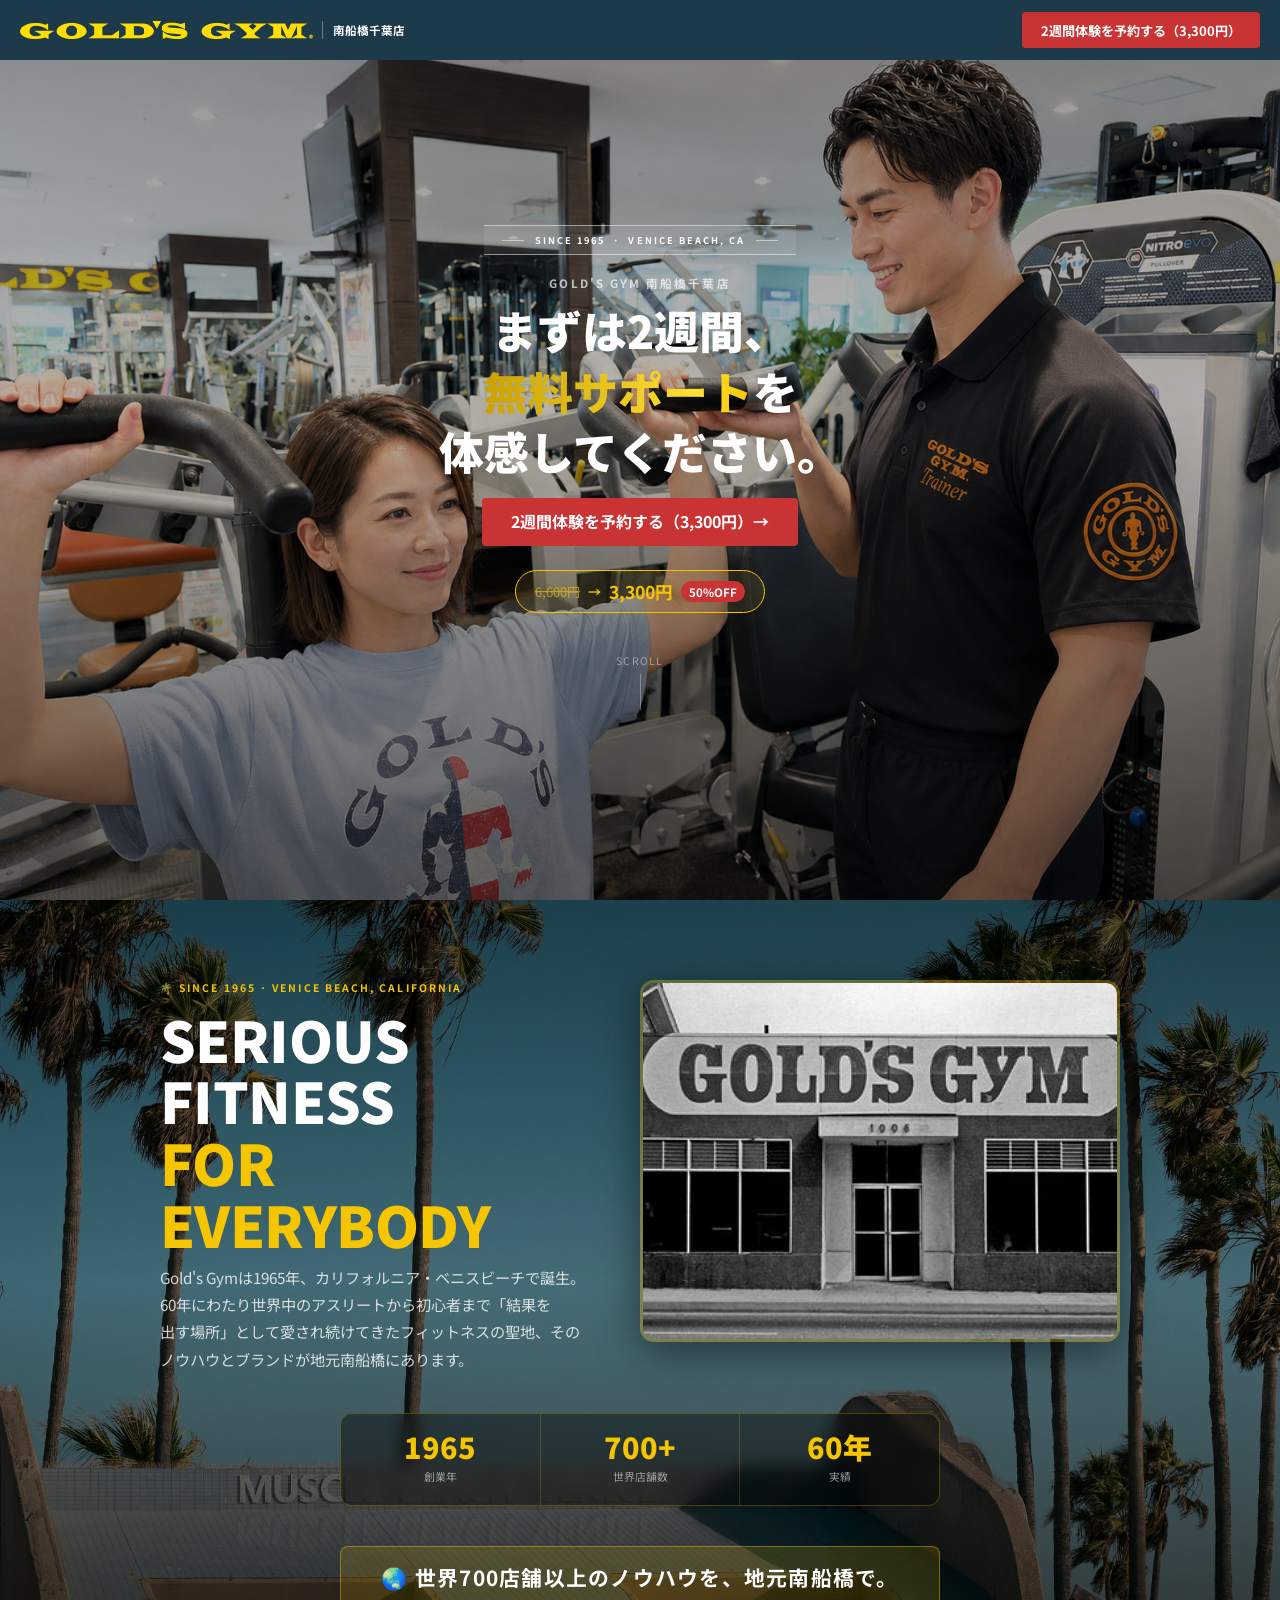
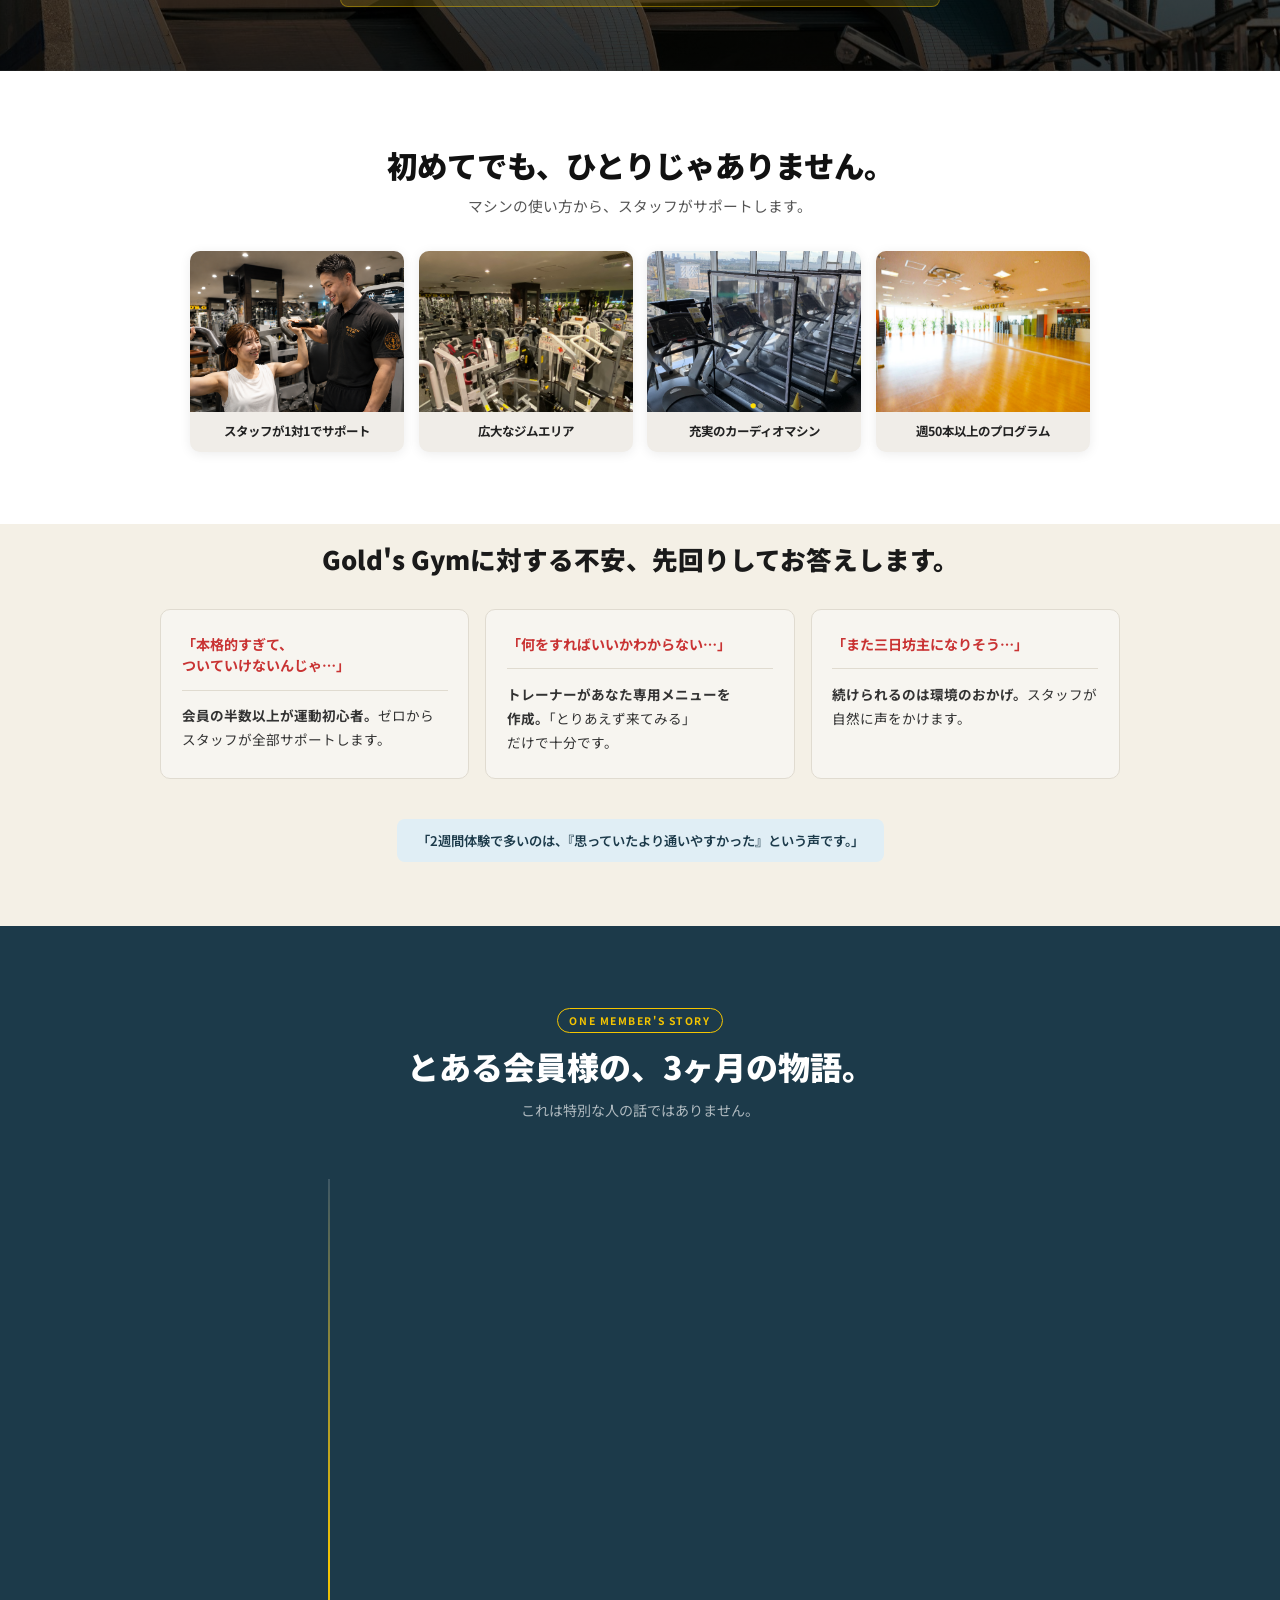
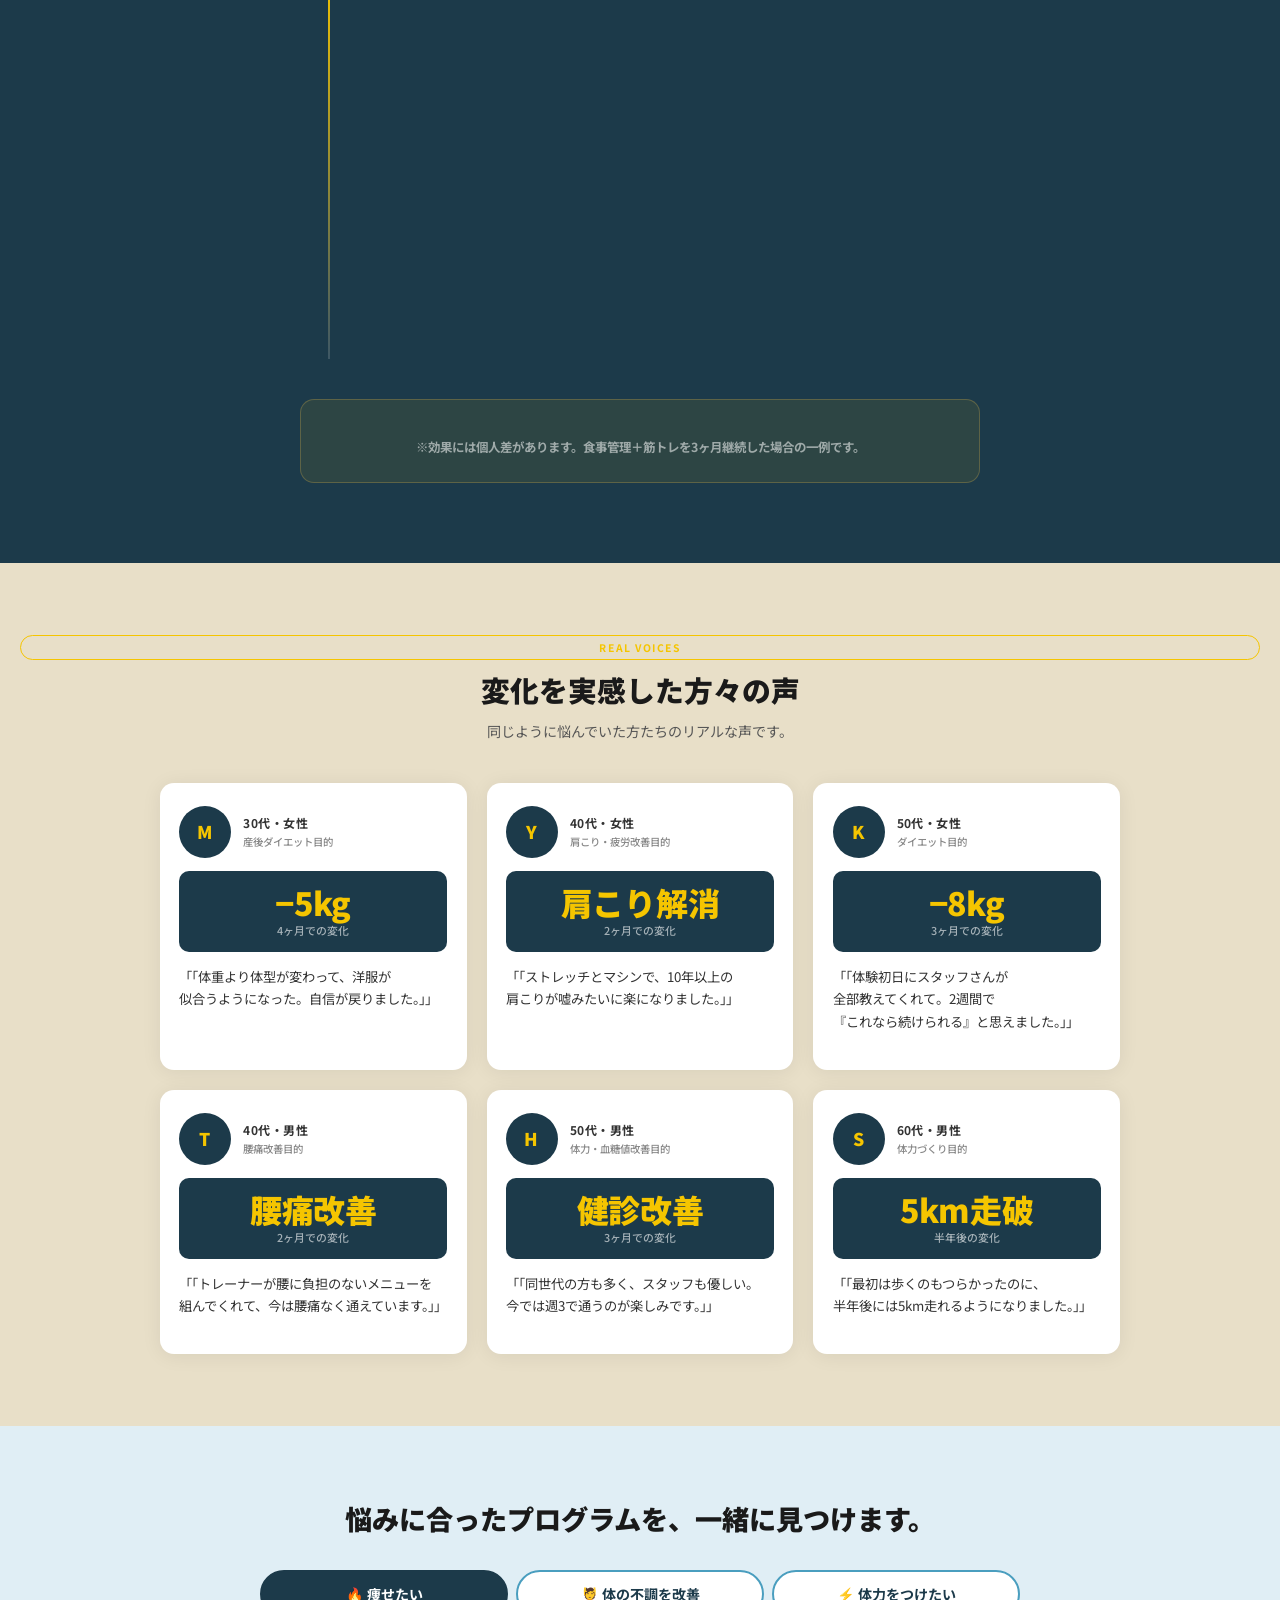
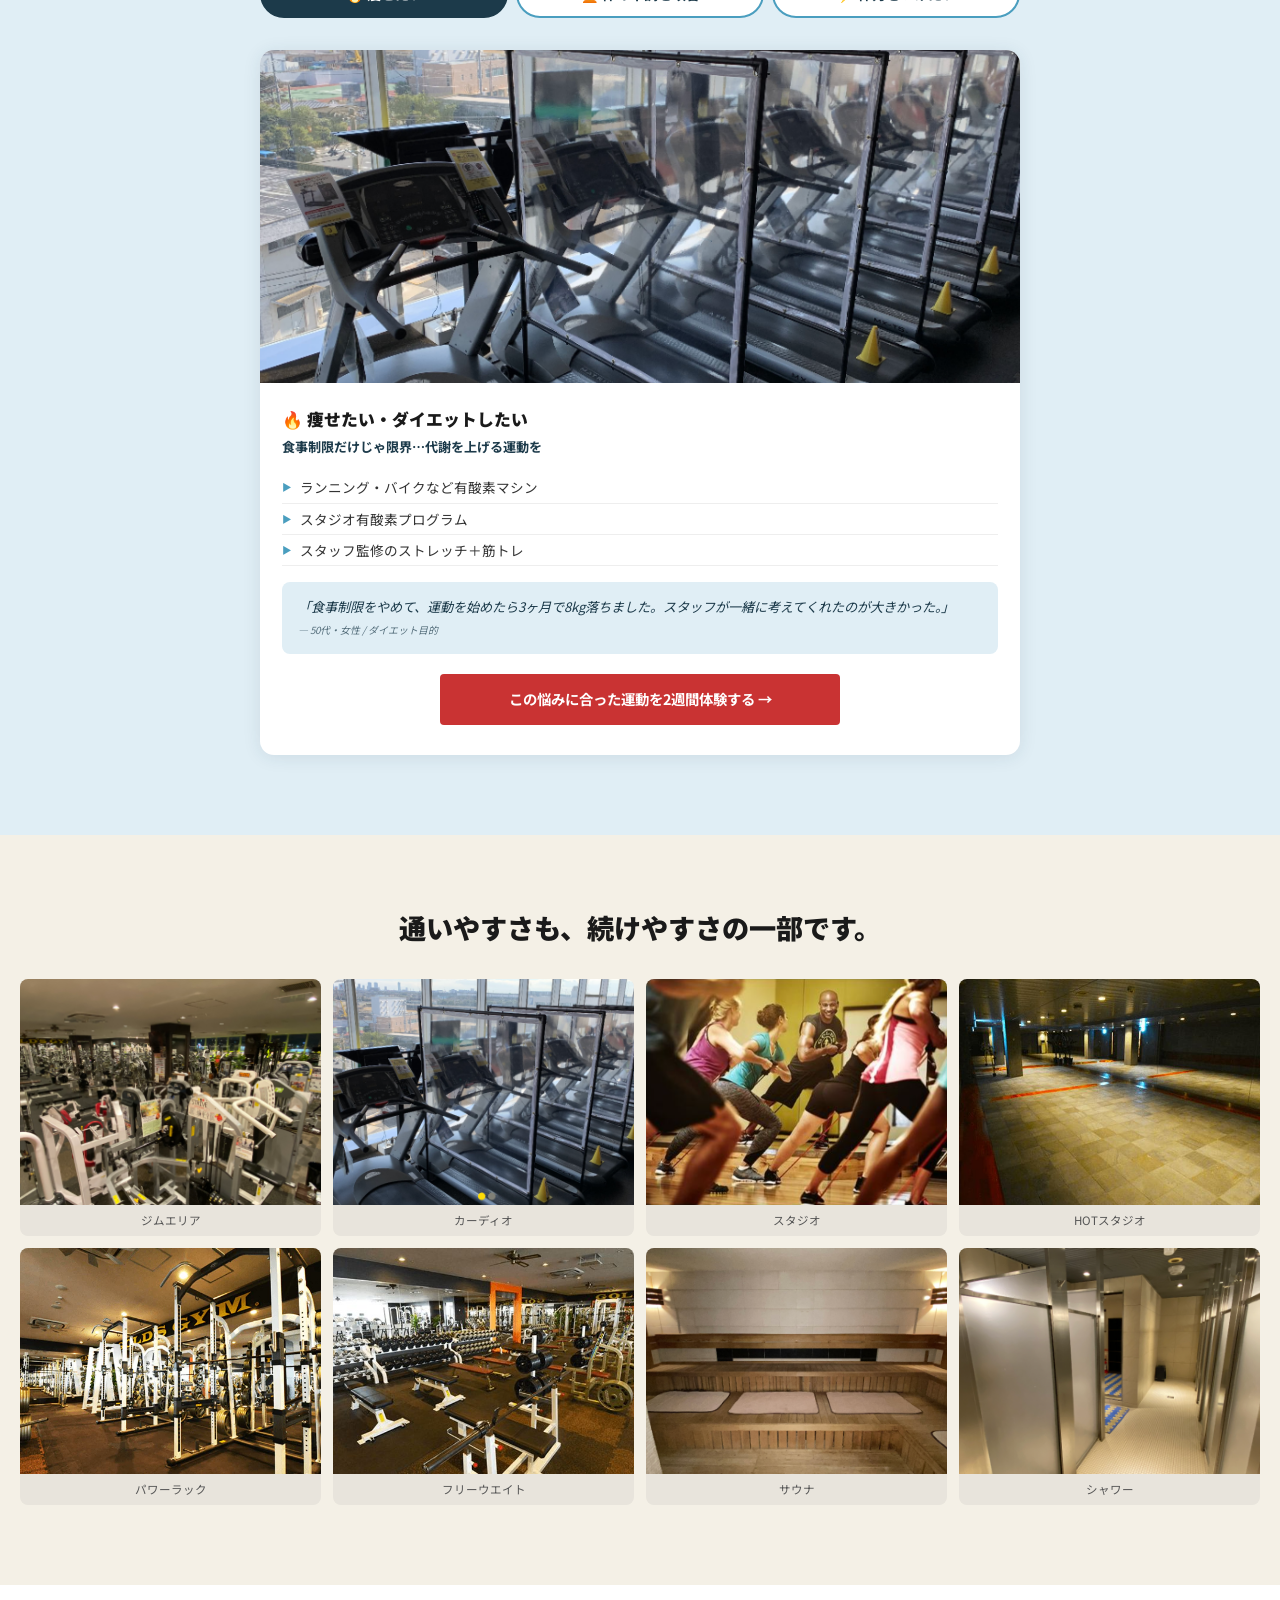
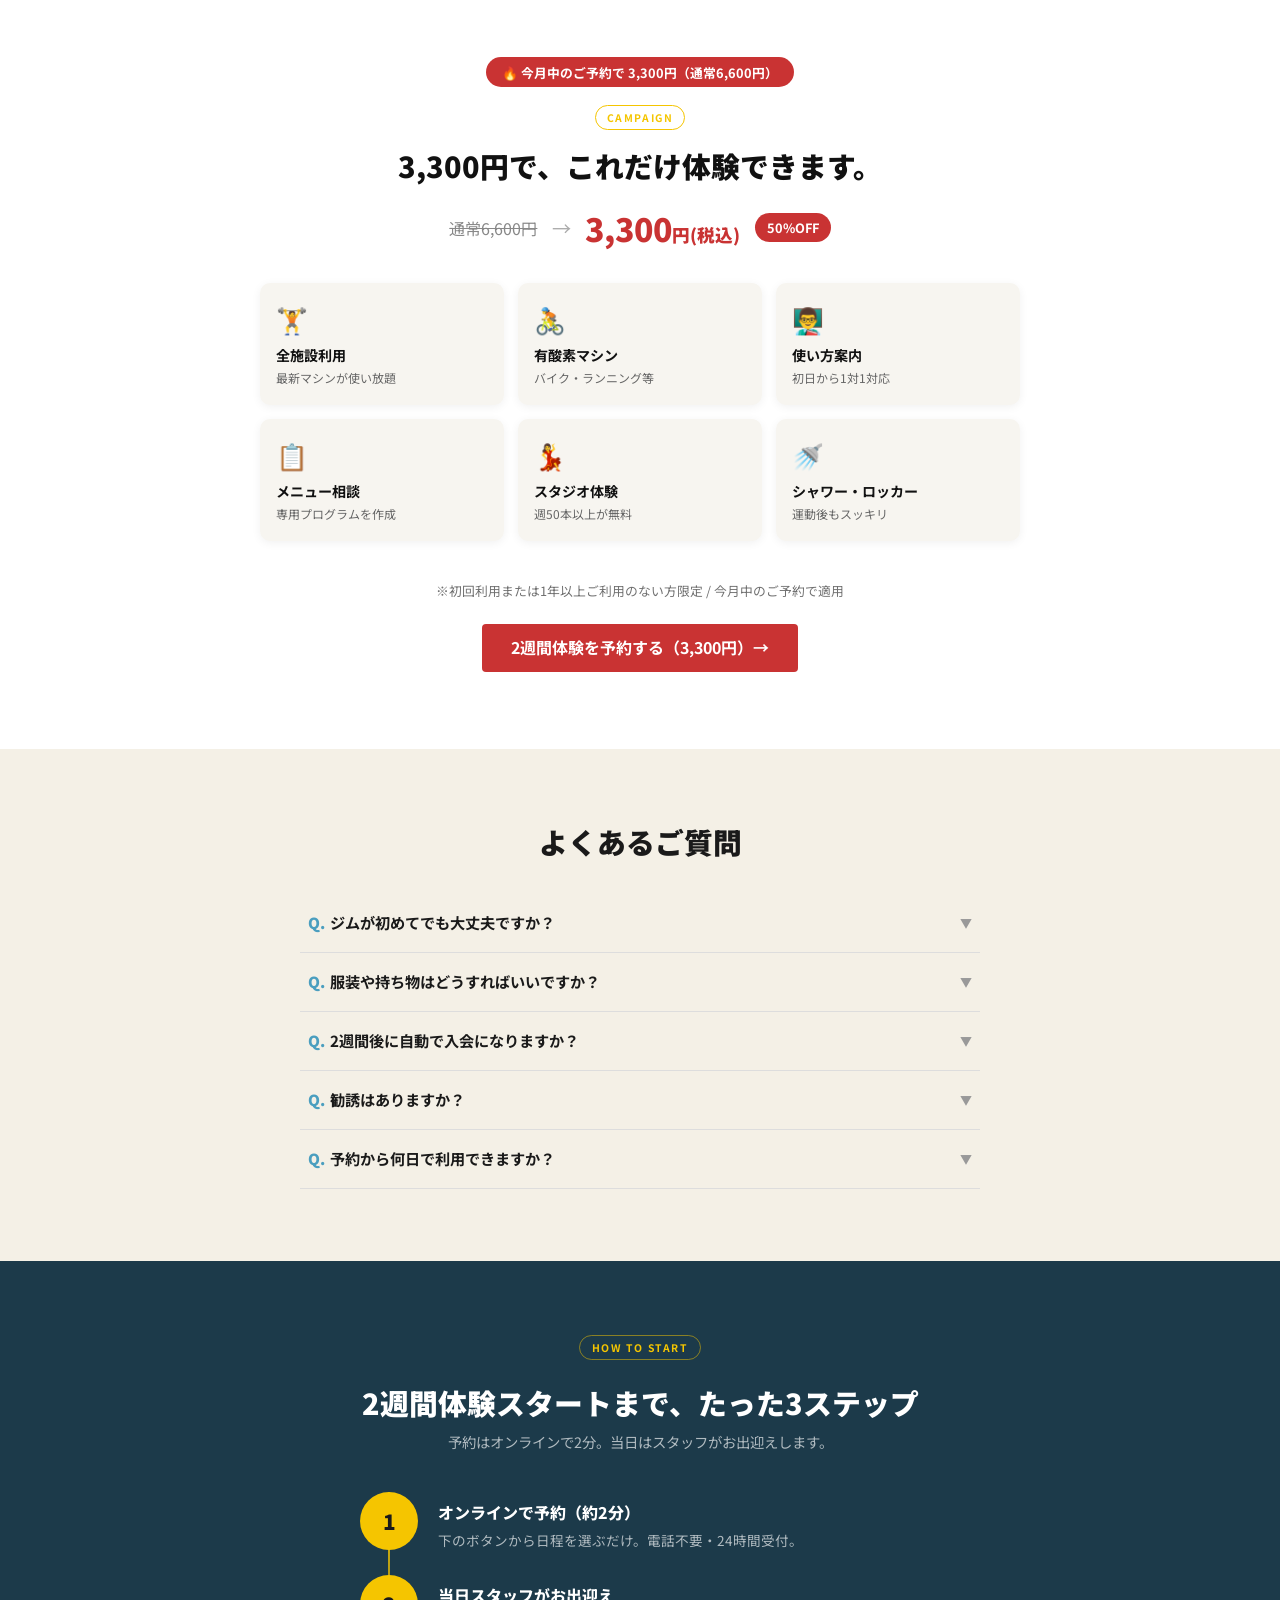
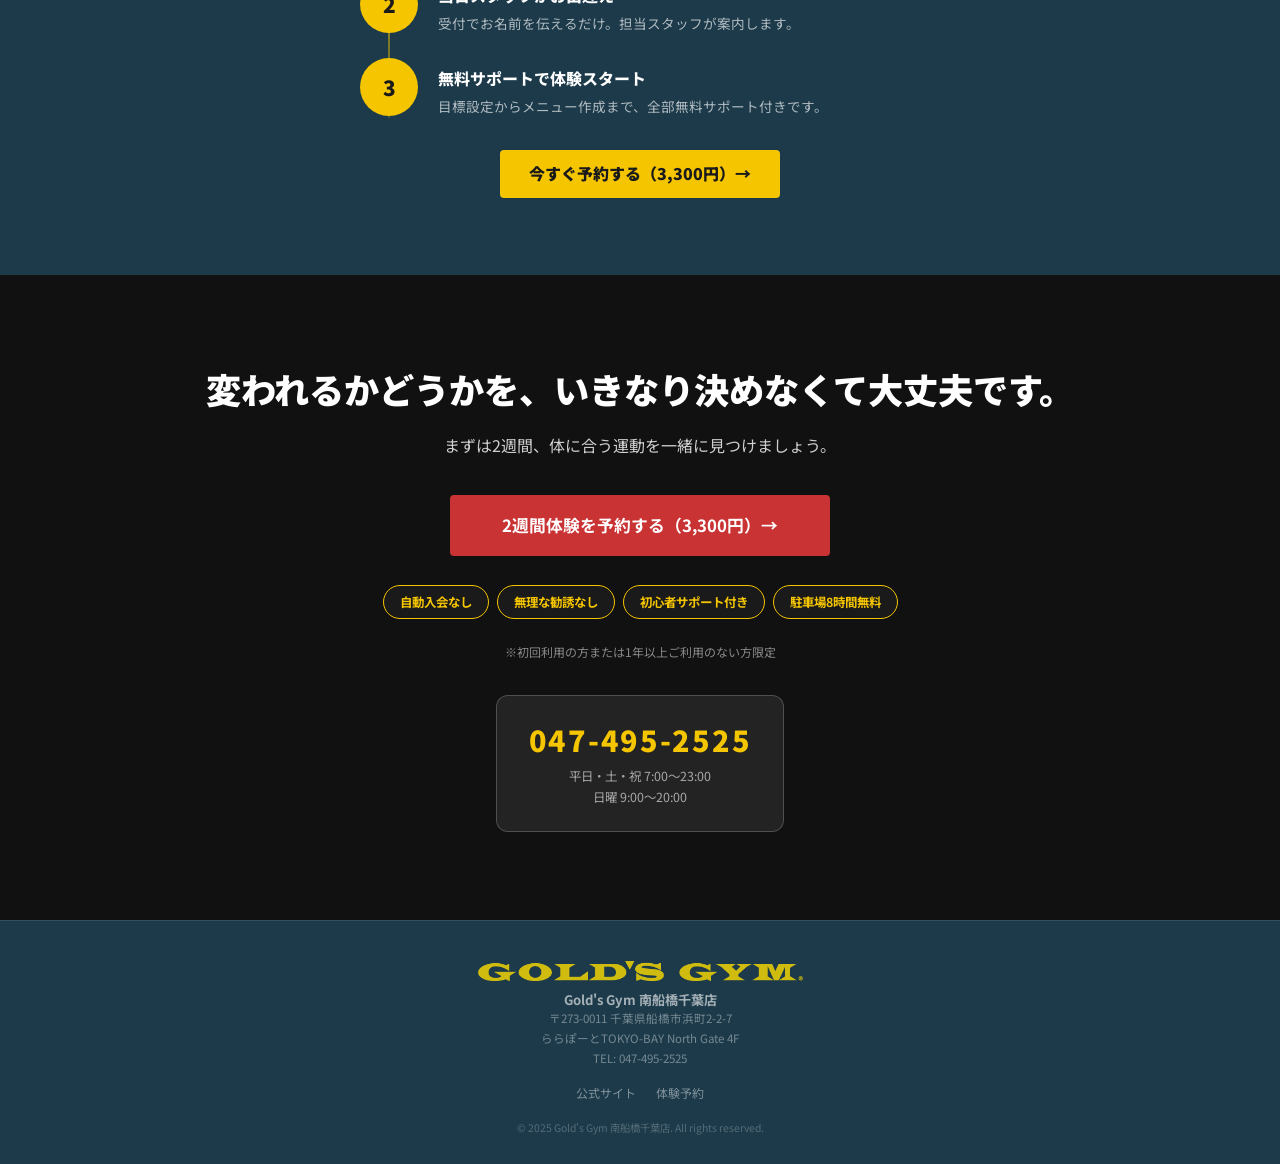
==== index.html @ d7532fc5 "fix: ギャラリー横スクロール漏れ修正・html overflow-x:hidden・header-store調整" ====
<!DOCTYPE html>
<html lang="ja">
<head>
  <meta charset="UTF-8" />
  <meta name="viewport" content="width=device-width, initial-scale=1.0" />
  <title>Gold's Gym 南船橋千葉店 | こんなに手厚いサポートが、ずっと無料？</title>
  <meta name="description" content="まず2週間で、本気を確かめてください。無料サポート付き・自動入会なし・初心者大歓迎。2週間体験3,300円（通常6,600円）。" />
  <link rel="preconnect" href="https://fonts.googleapis.com" />
  <link rel="preconnect" href="https://fonts.gstatic.com" crossorigin />
  <link href="https://fonts.googleapis.com/css2?family=Noto+Sans+JP:wght@400;500;700;900&display=swap" rel="stylesheet" />
  <style>
    /* ===== RESET & BASE ===== */
    *, *::before, *::after { box-sizing: border-box; margin: 0; padding: 0; }
    html { scroll-behavior: smooth; overflow-x: hidden; }
    html, body { max-width: 100%; }
    body {
      font-family: 'Noto Sans JP', sans-serif;
      background: #F4F0E6;
      color: #1a1a1a;
      word-break: keep-all;
      overflow-wrap: break-word;
      line-break: strict;
      -webkit-font-smoothing: antialiased;
    }
    @supports (word-break: auto-phrase) {
      body { word-break: auto-phrase; }
    }
    h1, h3, .sec-sub, .anxiety-worry,
    .flow-step-title, .item-title {
      text-wrap: balance;
    }
    p, h2, .j-text, .ca-desc, .anxiety-answer, .flow-step-desc, .item-desc {
      text-wrap: pretty;
    }
    img { max-width: 100%; display: block; }
    a { text-decoration: none; color: inherit; }

    /* ===== TOKENS ===== */
    :root {
      --gold:    #F5C500;
      --gold-l:  #FFE033;
      --gold-d:  #C9A000;
      --red:     #C93333;
      --black:   #1a1a1a;
      --dark:    #2a2a2a;
      --cream:   #F4F0E6;
      --sand:    #E8DFC8;
      --sky:     #4A9EBF;
      --sky-l:   #B8DCF0;
      --muted:   #666;
      --ca-dark: #1C3A4A;
    }

    /* ===== KEYFRAMES ===== */
    @keyframes fadeUp {
      from { opacity: 0; transform: translateY(28px); }
      to   { opacity: 1; transform: translateY(0); }
    }
    @keyframes shimmer {
      from { background-position: -200% center; }
      to   { background-position:  200% center; }
    }
    @keyframes pulseBar {
      0%,100% { opacity: 1; }
      50%      { opacity: .3; }
    }
    @keyframes stickySlide {
      from { transform: translateY(100%); }
      to   { transform: translateY(0); }
    }

    /* ===== SCROLL FADE-IN ===== */
    .fi {
      opacity: 0;
      transform: translateY(24px);
      transition: opacity .6s ease, transform .6s ease;
    }
    .fi.in {
      opacity: 1;
      transform: translateY(0);
    }

    /* ===== HERO ANIMATIONS ===== */
    .h-anim {
      opacity: 0;
      animation: fadeUp .7s ease forwards;
    }
    .h1 { animation-delay: .1s; }
    .h2 { animation-delay: .3s; }
    .h3 { animation-delay: .5s; }
    .h4 { animation-delay: .7s; }
    .h5 { animation-delay: .9s; }
    .h6 { animation-delay: 1.1s; }

    /* ===== GOLD SHIMMER ===== */
    .gold-shimmer {
      background: linear-gradient(90deg, var(--gold-d) 0%, var(--gold-l) 40%, var(--gold) 50%, var(--gold-l) 60%, var(--gold-d) 100%);
      background-size: 200% auto;
      -webkit-background-clip: text;
      background-clip: text;
      -webkit-text-fill-color: transparent;
      animation: shimmer 3s linear infinite;
    }

    /* ===== NO-SCROLLBAR ===== */
    .no-scrollbar::-webkit-scrollbar { display: none; }
    .no-scrollbar { -ms-overflow-style: none; scrollbar-width: none; }

    /* ===== BUTTONS ===== */
    .btn-red {
      display: inline-block;
      background: var(--red);
      color: #fff;
      font-weight: 700;
      font-size: 1rem;
      padding: .85rem 1.8rem;
      border-radius: 4px;
      cursor: pointer;
      transition: background .2s, transform .1s;
      text-align: center;
      line-height: 1.3;
    }
    .btn-red:hover { background: #a82828; transform: translateY(-1px); }
    .btn-red:active { transform: translateY(0); }

    /* ===== SECTION LABEL ===== */
    .sec-label {
      display: inline-block;
      font-size: .65rem;
      font-weight: 700;
      letter-spacing: .15em;
      color: var(--gold);
      border: 1px solid var(--gold);
      padding: .25rem .7rem;
      border-radius: 999px;
      margin-bottom: .9rem;
      text-transform: uppercase;
    }

    /* ===========================
       1. HEADER
    =========================== */
    #site-header {
      position: fixed;
      top: 0; left: 0; right: 0;
      z-index: 100;
      display: flex;
      align-items: center;
      justify-content: space-between;
      padding: .75rem 1.25rem;
      background: var(--ca-dark);
      transition: background .3s;
    }
    #site-header.scrolled { background: var(--ca-dark); backdrop-filter: blur(6px); }
    .header-logo {
      display: flex;
      align-items: center;
      gap: .6rem;
    }
    .header-logo img { height: 18px; }
    .header-sep { width: 1px; height: 18px; background: rgba(255,255,255,.35); }
    .header-store { font-size: .72rem; font-weight: 700; color: #fff; letter-spacing: 0; white-space: nowrap; overflow: hidden; text-overflow: ellipsis; max-width: 120px; }
    .header-cta { display: none; }
    @media (min-width: 768px) {
      .header-cta { display: inline-block; font-size: .82rem; padding: .6rem 1.2rem; }
    }

    /* ===========================
       2. STICKY CTA (mobile)
    =========================== */
    #sticky-cta {
      display: block;
      position: fixed;
      bottom: 0; left: 0; right: 0;
      z-index: 99;
      background: var(--red);
      color: #fff;
      text-align: center;
      font-weight: 700;
      font-size: 1rem;
      padding: 1rem;
      transform: translateY(100%);
      transition: transform .4s ease;
    }
    #sticky-cta.show { transform: translateY(0); }
    @media (min-width: 768px) { #sticky-cta { display: none; } }

    /* ===========================
       3. HERO
    =========================== */
    #hero {
      position: relative;
      min-height: 100svh;
      display: flex;
      flex-direction: column;
      justify-content: center;
      align-items: center;
      text-align: center;
      padding: 5rem 1.25rem 3rem;
      overflow: hidden;
      background:
        linear-gradient(to bottom, rgba(0,0,0,.42) 0%, rgba(0,0,0,.28) 45%, rgba(0,0,0,.62) 100%),
        url('training-top.png') center 22%/cover no-repeat;
    }
    @media (max-width: 767px) {
      #hero {
        background:
          linear-gradient(to bottom, rgba(0,0,0,.42) 0%, rgba(0,0,0,.28) 45%, rgba(0,0,0,.62) 100%),
          url('training-top.png') center 12%/cover no-repeat;
      }
    }
    #hero > * { position: relative; z-index: 1; }
    .hero-inner { max-width: 600px; }

    .ca-badge {
      display: inline-flex;
      align-items: center;
      gap: .7rem;
      font-size: .58rem;
      font-weight: 700;
      letter-spacing: .22em;
      color: #fff;
      background: rgba(255,255,255,.08);
      border-top: 1px solid rgba(255,255,255,.5);
      border-bottom: 1px solid rgba(255,255,255,.5);
      border-left: none;
      border-right: none;
      padding: .45rem 1.1rem;
      margin-bottom: 1.2rem;
      text-transform: uppercase;
    }
    .ca-badge::before,
    .ca-badge::after {
      content: '';
      display: block;
      width: 22px;
      height: 1px;
      background: rgba(255,255,255,.5);
    }

    .hero-label {
      font-size: .72rem;
      font-weight: 700;
      letter-spacing: .18em;
      color: rgba(255,255,255,.7);
      text-transform: uppercase;
      margin-bottom: .6rem;
    }

    #hero h1 {
      font-size: clamp(1.5rem, 5vw, 2.8rem);
      font-weight: 900;
      line-height: 1.35;
      color: #fff;
      margin-bottom: 1rem;
    }

    .hero-sub {
      font-size: clamp(1rem, 2.6vw, 1.2rem);
      color: rgba(255,255,255,.95);
      line-height: 1.8;
      margin-bottom: 1.8rem;
      font-weight: 500;
      letter-spacing: .04em;
      text-shadow: 0 1px 4px rgba(0,0,0,.6);
    }

    .hero-trust {
      display: flex;
      flex-wrap: wrap;
      justify-content: center;
      gap: .5rem;
      font-size: 1rem;
      color: rgba(255,255,255,.95);
      margin-top: .9rem;
    }
    .hero-trust span {
      display: flex;
      align-items: center;
      gap: .3rem;
      background: rgba(255,255,255,.15);
      border: 1px solid rgba(255,255,255,.4);
      border-radius: 999px;
      padding: .3rem .85rem;
      font-weight: 700;
    }

    .price-badge {
      display: inline-flex;
      align-items: center;
      gap: .5rem;
      margin-top: 1.2rem;
      background: rgba(201,168,76,.12);
      border: 1px solid var(--gold);
      border-radius: 999px;
      padding: .5rem 1.2rem;
      font-size: .82rem;
      color: var(--gold);
      font-weight: 700;
    }
    .price-badge .orig { text-decoration: line-through; opacity: .65; font-weight: 400; }
    .price-badge .new-price { font-size: 1.1rem; }
    .price-badge .off { background: var(--red); color: #fff; border-radius: 999px; padding: .15rem .5rem; font-size: .72rem; }

    .scroll-ind {
      margin-top: 2.5rem;
      display: flex;
      flex-direction: column;
      align-items: center;
      gap: .4rem;
      font-size: .65rem;
      letter-spacing: .12em;
      color: rgba(255,255,255,.45);
    }
    .scroll-ind-line {
      width: 1px; height: 36px;
      background: rgba(255,255,255,.3);
      animation: pulseBar 1.8s ease-in-out infinite;
    }

    /* ===========================
       ANXIETY SECTION
    =========================== */
    #anxiety {
      background: var(--cream);
      padding: 1rem 1.25rem 4rem;
      text-align: center;
      color: #1a1a1a;
    }
    #anxiety h2 {
      font-size: clamp(1.1rem, 3vw, 1.6rem);
      font-weight: 900;
      margin-bottom: 2rem;
      line-height: 1.45;
      color: #1a1a1a;
    }
    .anxiety-grid {
      display: grid;
      gap: 1rem;
      max-width: 960px;
      margin: 0 auto 2rem;
    }
    @media (min-width: 768px) {
      .anxiety-grid { grid-template-columns: repeat(3, 1fr); }
    }
    .anxiety-card {
      background: #f7f5f0;
      border: 1px solid #e0dbd0;
      border-radius: 10px;
      padding: 1.5rem 1.3rem;
      text-align: left;
    }
    .anxiety-worry {
      font-size: .88rem;
      font-weight: 700;
      color: var(--red);
      margin-bottom: .85rem;
      line-height: 1.5;
      padding-bottom: .85rem;
      border-bottom: 1px solid #e0dbd0;
    }
    .anxiety-answer {
      font-size: .85rem;
      color: #333;
      line-height: 1.75;
    }
    .anxiety-caption {
      font-size: .83rem;
      color: var(--ca-dark);
      font-weight: 600;
      margin-top: .5rem;
      background: #E0EEF5;
      border-radius: 8px;
      padding: .75rem 1.25rem;
      display: inline-block;
    }

    /* ===========================
       STORY (Hero's Journey)
    =========================== */
    #story {
      background: var(--ca-dark);
      padding: 5rem 0 5rem;
      overflow: hidden;
      color: #fff;
    }
    .story-inner { padding: 0 1.25rem; }
    #story .story-head {
      text-align: center;
      margin-bottom: 3.5rem;
    }
    #story .story-head .sec-label { margin-bottom: .7rem; }
    #story .story-head h2 {
      font-size: clamp(1.3rem, 3.5vw, 2rem);
      font-weight: 900;
      line-height: 1.35;
      color: #fff;
    }
    #story .story-head .sec-sub {
      font-size: .88rem;
      color: rgba(255,255,255,.65);
      margin-top: .7rem;
      line-height: 1.7;
    }
    .journey {
      position: relative;
      max-width: 680px;
      margin: 0 auto;
      display: flex;
      flex-direction: column;
      gap: 0;
    }
    /* 縦ライン */
    .journey::before {
      content: '';
      position: absolute;
      left: 28px;
      top: 0; bottom: 0;
      width: 2px;
      background: linear-gradient(to bottom, rgba(255,255,255,.15) 0%, var(--gold) 50%, rgba(255,255,255,.15) 100%);
    }
    .journey-step {
      display: flex;
      gap: 1.25rem;
      align-items: flex-start;
      padding: 1.4rem 0 1.4rem 0;
      position: relative;
    }
    .journey-step + .journey-step {
      border-top: 1px solid rgba(255,255,255,.08);
    }
    .j-icon {
      width: 58px;
      height: 58px;
      border-radius: 50%;
      flex-shrink: 0;
      display: flex;
      align-items: center;
      justify-content: center;
      font-size: 1.5rem;
      position: relative;
      z-index: 1;
      background: rgba(255,255,255,.08);
      border: 2px solid rgba(255,255,255,.2);
    }
    .journey-step.key .j-icon {
      background: var(--gold);
      border-color: var(--gold);
      font-size: 1.4rem;
    }
    .journey-step.climax .j-icon {
      background: var(--red);
      border-color: var(--red);
    }
    .journey-step.result .j-icon {
      background: rgba(255,255,255,.06);
      border: 2px solid var(--gold);
    }
    .j-body { flex: 1; padding-top: .3rem; }
    .j-phase {
      font-size: .62rem;
      font-weight: 700;
      letter-spacing: .14em;
      color: rgba(255,255,255,.45);
      margin-bottom: .3rem;
    }
    .journey-step.key .j-phase { color: var(--gold); }
    .journey-step.climax .j-phase { color: #e07070; }
    .journey-step.result .j-phase { color: var(--gold); }
    .j-title {
      font-size: 1rem;
      font-weight: 800;
      line-height: 1.4;
      margin-bottom: .4rem;
      color: #fff;
    }
    .j-text {
      font-size: .85rem;
      color: rgba(255,255,255,.75);
      line-height: 1.75;
    }
    .j-text strong { color: #fff; font-weight: 700; }
    .j-text .gold { color: var(--gold); font-weight: 800; }
    /* 成果ボックス */
    .j-results {
      display: grid;
      grid-template-columns: repeat(3, 1fr);
      gap: .6rem;
      margin-top: .9rem;
    }
    .j-result-item {
      background: rgba(255,255,255,.06);
      border: 1px solid rgba(201,168,76,.25);
      border-radius: 10px;
      padding: .65rem .5rem;
      text-align: center;
    }
    .j-result-num {
      font-size: 1.3rem;
      font-weight: 900;
      color: var(--gold);
      line-height: 1;
    }
    .j-result-desc {
      font-size: .62rem;
      color: rgba(255,255,255,.5);
      margin-top: .2rem;
    }
    /* 支援内容バッジ */
    .j-support-list {
      display: flex;
      flex-wrap: wrap;
      gap: .4rem;
      margin-top: .7rem;
    }
    .j-support-tag {
      font-size: .7rem;
      font-weight: 600;
      color: var(--gold);
      background: rgba(201,168,76,.1);
      border: 1px solid rgba(201,168,76,.3);
      border-radius: 99px;
      padding: .25rem .7rem;
    }
    /* 締めの一言 */
    .story-closing {
      max-width: 680px;
      margin: 2.5rem auto 0;
      background: rgba(245,197,0,.08);
      border: 1px solid rgba(201,168,76,.3);
      border-radius: 14px;
      padding: 1.5rem 1.75rem;
      text-align: center;
    }
    .story-closing p {
      font-size: 1rem;
      font-weight: 700;
      line-height: 1.7;
      color: rgba(255,255,255,.9);
    }
    .story-closing p span { color: var(--gold); }

    /* ===========================
       SOCIAL PROOF（統合セクション）
    =========================== */
    #social-proof {
      background: var(--sand);
      padding: 4.5rem 1.25rem;
      color: #1a1a1a;
    }
    #social-proof h2 {
      font-size: clamp(1.2rem, 3.2vw, 1.8rem);
      font-weight: 900;
      text-align: center;
      margin-bottom: .6rem;
      color: #1a1a1a;
    }
    #social-proof .sec-sub {
      text-align: center;
      font-size: .88rem;
      color: #555;
      margin-bottom: 2.5rem;
      line-height: 1.65;
    }

    /* voicesカード（sand背景上） */
    .voices-grid {
      display: grid;
      gap: 1rem;
      max-width: 960px;
      margin: 0 auto 2rem;
    }
    @media (min-width: 768px) {
      .voices-grid { grid-template-columns: repeat(3, 1fr); }
    }
    .voice-card {
      background: #fff;
      border: 1px solid #ddd;
      border-radius: 12px;
      padding: 1.4rem 1.2rem;
      text-align: left;
    }
    .voice-top {
      display: flex;
      align-items: center;
      gap: .85rem;
      margin-bottom: 1rem;
    }
    .voice-avatar {
      width: 56px;
      height: 56px;
      border-radius: 10px;
      object-fit: cover;
      flex-shrink: 0;
      background: #ccc;
    }
    .voice-tag {
      display: flex;
      flex-wrap: wrap;
      gap: .3rem;
    }
    .voice-tag span {
      font-size: .65rem;
      font-weight: 700;
      padding: .2rem .55rem;
      border-radius: 999px;
      border: 1px solid var(--ca-dark);
      color: var(--ca-dark);
    }
    .voice-quote {
      font-size: .83rem;
      line-height: 1.7;
      color: #333;
      margin-bottom: .9rem;
      quotes: "「" "」";
    }
    .voice-quote::before { content: open-quote; }
    .voice-quote::after  { content: close-quote; }
    .voice-result {
      font-size: .78rem;
      font-weight: 700;
      color: var(--ca-dark);
      border-top: 1px solid #ddd;
      padding-top: .7rem;
    }

    /* baカード（sand背景上） */
    .ba-cards {
      display: grid;
      gap: 1.25rem;
      max-width: 960px;
      margin: 0 auto;
    }
    @media (min-width: 768px) {
      .ba-cards { grid-template-columns: repeat(3, 1fr); }
    }
    .ba-card {
      background: #fff;
      border-radius: 14px;
      padding: 1.4rem 1.2rem;
      box-shadow: 0 2px 20px rgba(0,0,0,.07);
      display: flex;
      flex-direction: column;
      gap: .85rem;
    }
    .ba-card-inner {
      display: contents;
    }
    .ba-avatar {
      width: 52px; height: 52px;
      border-radius: 50%;
      background: var(--ca-dark);
      color: var(--gold);
      font-size: 1.1rem;
      font-weight: 900;
      display: flex;
      align-items: center;
      justify-content: center;
      letter-spacing: .04em;
    }
    .ba-profile {
      display: flex;
      align-items: center;
      gap: .75rem;
    }
    .ba-profile-info { display: flex; flex-direction: column; gap: .2rem; }
    .ba-meta {
      font-size: .75rem;
      font-weight: 700;
      color: #333;
      letter-spacing: .04em;
    }
    .ba-tag {
      font-size: .65rem;
      color: #888;
      font-weight: 500;
    }
    .ba-result {
      background: var(--ca-dark);
      border-radius: 10px;
      padding: .9rem 1rem;
      text-align: center;
    }
    .ba-result-num {
      font-size: 2rem;
      font-weight: 900;
      color: var(--gold);
      line-height: 1;
      letter-spacing: -.01em;
    }
    .ba-result-label {
      font-size: .68rem;
      color: rgba(255,255,255,.6);
      margin-top: .25rem;
      font-weight: 500;
    }
    .ba-item { margin-bottom: .4rem; }
    .ba-item-label {
      font-size: .65rem;
      color: #999;
      font-weight: 600;
      letter-spacing: .06em;
      margin-bottom: .15rem;
    }
    .ba-item-val {
      font-size: .86rem;
      color: #222;
      font-weight: 600;
      line-height: 1.5;
    }
    .ba-item-val.highlight { color: var(--red); }

    /* ===========================
       4. REASSURE GRID
    =========================== */
    #reassure {
      background: #fff;
      color: #111;
      padding: 4.5rem 1.25rem;
      text-align: center;
    }
    #reassure h2 {
      font-size: clamp(1.3rem, 3.5vw, 1.9rem);
      font-weight: 900;
      margin-bottom: .5rem;
      color: #111;
    }
    #reassure .sec-sub {
      font-size: .92rem;
      color: #555;
      margin-bottom: 2.2rem;
    }
    .photo-grid {
      display: grid;
      grid-template-columns: 1fr 1fr;
      gap: .9rem;
      max-width: 900px;
      margin: 0 auto;
    }
    @media (min-width: 768px) {
      .photo-grid { grid-template-columns: repeat(4, 1fr); }
    }
    .photo-card {
      border-radius: 10px;
      overflow: hidden;
      box-shadow: 0 2px 12px rgba(0,0,0,.08);
      background: #f0ede8;
    }
    .photo-card img {
      width: 100%;
      aspect-ratio: 4/3;
      object-fit: cover;
    }
    .photo-card-cap {
      padding: .65rem .6rem .7rem;
      font-size: .78rem;
      font-weight: 700;
      color: #222;
      text-align: center;
    }

    /* ===========================
       WORRY CARDS（縦積み）
    =========================== */
    #worry-tabs {
      background: #E0EEF5;
      padding: 4.5rem 1.25rem 5rem;
      color: #1a1a1a;
    }
    #worry-tabs .sec-head {
      text-align: center;
      margin-bottom: 2rem;
    }
    #worry-tabs h2 {
      font-size: clamp(1.1rem, 3vw, 1.7rem);
      font-weight: 900;
      color: #1a1a1a;
    }
    /* タブボタン群 */
    .worry-tab-btns {
      display: flex;
      gap: .5rem;
      justify-content: center;
      flex-wrap: nowrap;
      margin-bottom: 2rem;
      max-width: 760px;
      margin-left: auto;
      margin-right: auto;
    }
    .worry-tab-btn {
      flex: 1 1 0;
      min-width: 0;
      padding: .75rem 1rem;
      border: 2px solid var(--sky);
      border-radius: 50px;
      background: #fff;
      color: var(--ca-dark);
      font-size: .88rem;
      font-weight: 700;
      font-family: inherit;
      cursor: pointer;
      transition: background .2s, color .2s, border-color .2s;
      text-align: center;
    }
    .worry-tab-btn.active {
      background: var(--ca-dark);
      border-color: var(--ca-dark);
      color: #fff;
    }
    /* カード表示エリア */
    .worry-cards {
      max-width: 760px;
      margin: 0 auto;
      position: relative;
    }
    .worry-card {
      background: #fff;
      border-radius: 14px;
      overflow: hidden;
      box-shadow: 0 2px 18px rgba(28,58,74,.1);
      display: none;
      animation: wtFade .3s ease;
    }
    .worry-card.active {
      display: block;
    }
    @keyframes wtFade {
      from { opacity: 0; transform: translateY(12px); }
      to   { opacity: 1; transform: translateY(0); }
    }
    .worry-card-img {
      width: 100%;
      aspect-ratio: 16/7;
      object-fit: cover;
      display: block;
    }
    .worry-card-body {
      padding: 1.5rem 1.4rem 1.6rem;
    }
    .worry-card-title {
      font-size: 1.05rem;
      font-weight: 900;
      color: #1a1a1a;
      margin-bottom: .4rem;
    }
    .worry-card-subtitle {
      font-size: .82rem;
      color: var(--ca-dark);
      font-weight: 700;
      margin-bottom: 1rem;
    }
    .worry-card-list {
      list-style: none;
      margin-bottom: 1rem;
    }
    .worry-card-list li {
      font-size: .85rem;
      color: #333;
      padding: .32rem 0;
      border-bottom: 1px solid #eee;
      display: flex;
      align-items: center;
      gap: .5rem;
    }
    .worry-card-list li::before { content: '▶'; font-size: .6rem; color: var(--sky); }
    .worry-card-voice {
      background: #E0EEF5;
      border-radius: 8px;
      padding: .85rem 1rem;
      font-size: .82rem;
      color: var(--ca-dark);
      font-style: italic;
      line-height: 1.7;
      margin-bottom: 1.25rem;
    }
    .worry-card-cta {
      text-align: center;
    }
    .worry-card-cta .btn-red {
      width: 100%;
      max-width: 400px;
      font-size: .9rem;
      padding: 1rem 1.5rem;
    }

    /* ===========================
       GALLERY
    =========================== */
    #gallery {
      background: var(--cream);
      padding: 4.5rem 1.25rem;
      overflow: hidden;
    }
    #gallery h2 {
      font-size: clamp(1.1rem, 3vw, 1.7rem);
      font-weight: 900;
      text-align: center;
      margin-bottom: 2rem;
      color: #1a1a1a;
    }
    .gallery-scroll {
      display: flex;
      gap: .75rem;
      overflow-x: auto;
      padding-bottom: .5rem;
    }
    .gallery-scroll .g-item {
      flex: 0 0 240px;
    }
    @media (min-width: 768px) {
      .gallery-scroll {
        display: grid;
        grid-template-columns: repeat(4, 1fr);
        overflow-x: visible;
      }
      .gallery-scroll .g-item { flex: none; }
    }
    .g-item {
      border-radius: 8px;
      overflow: hidden;
      background: #e8e4dc;
    }
    .g-item img {
      width: 100%;
      aspect-ratio: 4/3;
      object-fit: cover;
      display: block;
    }
    .g-cap {
      padding: .45rem .6rem .5rem;
      font-size: .72rem;
      color: #555;
      text-align: center;
    }

    /* ===========================
       申込みフロー 3ステップ
    =========================== */
    #flow {
      background: var(--ca-dark);
      padding: 4.5rem 1.25rem;
      text-align: center;
      color: #fff;
    }
    #flow h2 {
      font-size: clamp(1.2rem, 3.2vw, 1.8rem);
      font-weight: 900;
      margin-bottom: .5rem;
      color: #fff;
    }
    #flow .sec-sub {
      font-size: .9rem;
      color: rgba(255,255,255,.65);
      margin-bottom: 2.5rem;
    }
    .flow-steps {
      display: flex;
      flex-direction: column;
      gap: 1.5rem;
      max-width: 560px;
      margin: 0 auto;
      position: relative;
    }
    .flow-steps::before {
      content: '';
      position: absolute;
      left: 28px;
      top: 0; bottom: 0;
      width: 2px;
      background: linear-gradient(to bottom, var(--gold) 0%, rgba(245,197,0,.2) 100%);
    }
    .flow-step {
      display: flex;
      align-items: flex-start;
      gap: 1.25rem;
      text-align: left;
    }
    .flow-step-num {
      width: 58px;
      height: 58px;
      border-radius: 50%;
      background: var(--gold);
      color: #1a1a1a;
      font-size: 1.3rem;
      font-weight: 900;
      display: flex;
      align-items: center;
      justify-content: center;
      flex-shrink: 0;
      position: relative;
      z-index: 1;
    }
    .flow-step-body { padding-top: .5rem; }
    .flow-step-title {
      font-size: 1rem;
      font-weight: 800;
      color: #fff;
      margin-bottom: .3rem;
    }
    .flow-step-desc {
      font-size: .85rem;
      color: rgba(255,255,255,.65);
      line-height: 1.65;
    }

    /* ===========================
       CAMPAIGN
    =========================== */
    #campaign {
      background: #fff;
      padding: 4.5rem 1.25rem;
      color: #111;
      text-align: center;
    }
    #campaign h2 {
      font-size: clamp(1.2rem, 3.2vw, 1.8rem);
      font-weight: 900;
      margin-bottom: .5rem;
      color: #111;
    }
    .campaign-urgency {
      display: inline-block;
      background: var(--red);
      color: #fff;
      font-size: .8rem;
      font-weight: 700;
      padding: .35rem 1rem;
      border-radius: 999px;
      margin-bottom: 1rem;
    }
    .campaign-price {
      display: flex;
      align-items: center;
      justify-content: center;
      gap: .9rem;
      margin: 1.2rem 0 2rem;
      flex-wrap: wrap;
    }
    .cp-orig {
      font-size: 1rem;
      text-decoration: line-through;
      color: #888;
    }
    .cp-arrow { color: #aaa; font-size: 1.2rem; }
    .cp-new {
      font-size: 2rem;
      font-weight: 900;
      color: var(--red);
    }
    .cp-new span { font-size: 1.1rem; }
    .cp-off {
      background: var(--red);
      color: #fff;
      font-size: .8rem;
      font-weight: 700;
      padding: .3rem .75rem;
      border-radius: 999px;
    }
    .items-grid {
      display: grid;
      grid-template-columns: 1fr 1fr;
      gap: .85rem;
      max-width: 760px;
      margin: 0 auto 2.5rem;
    }
    @media (min-width: 768px) {
      .items-grid { grid-template-columns: repeat(3, 1fr); }
    }
    .item-box {
      background: #f7f5f0;
      border-radius: 10px;
      padding: 1.1rem 1rem;
      text-align: left;
      box-shadow: 0 2px 10px rgba(0,0,0,.06);
    }
    .item-icon { font-size: 1.6rem; margin-bottom: .5rem; }
    .item-title {
      font-size: .88rem;
      font-weight: 700;
      color: #111;
      margin-bottom: .25rem;
    }
    .item-desc { font-size: .75rem; color: #666; line-height: 1.5; }

    .campaign-table {
      max-width: 500px;
      margin: 0 auto;
      border-collapse: collapse;
      width: 100%;
      font-size: .85rem;
    }
    .campaign-table td {
      padding: .7rem .85rem;
      border-bottom: 1px solid #ddd;
      text-align: left;
    }
    .campaign-table td:first-child {
      font-weight: 700;
      color: #555;
      white-space: nowrap;
      width: 35%;
    }

    /* ===========================
       FAQ
    =========================== */
    #faq {
      background: var(--cream);
      padding: 4.5rem 1.25rem;
      color: #1a1a1a;
    }
    #faq h2 {
      font-size: clamp(1.2rem, 3.2vw, 1.8rem);
      font-weight: 900;
      text-align: center;
      margin-bottom: 2rem;
      color: #1a1a1a;
    }
    .faq-list {
      max-width: 680px;
      margin: 0 auto;
    }
    .faq-item {
      border-bottom: 1px solid #ddd;
    }
    .faq-question {
      width: 100%;
      text-align: left;
      background: none;
      border: none;
      padding: 1.1rem .5rem;
      font-size: .95rem;
      font-weight: 700;
      color: #1a1a1a;
      cursor: pointer;
      display: flex;
      justify-content: space-between;
      align-items: center;
      gap: 1rem;
      font-family: inherit;
      line-height: 1.5;
    }
    .faq-question .faq-q-mark {
      color: var(--sky);
      font-weight: 900;
      flex-shrink: 0;
      white-space: nowrap;
    }
    .faq-question > span {
      display: flex;
      gap: .3em;
      align-items: baseline;
    }
    .faq-question .faq-chevron {
      flex-shrink: 0;
      font-size: .75rem;
      color: #999;
      transition: transform .3s;
    }
    .faq-question[aria-expanded="true"] .faq-chevron { transform: rotate(180deg); }
    .faq-answer {
      display: none;
      padding: 0 .5rem 1.1rem;
      font-size: .88rem;
      color: #444;
      line-height: 1.8;
    }
    .faq-answer.open { display: block; }

    /* ===========================
       FINAL CTA
    =========================== */
    #final-cta {
      position: relative;
      padding: 5.5rem 1.25rem;
      text-align: center;
      background: #111;
      overflow: hidden;
    }
    #final-cta-bg { display: none; }
    #final-cta > * { position: relative; z-index: 1; }
    #final-cta h2 {
      font-size: clamp(1.4rem, 4vw, 2.2rem);
      font-weight: 900;
      line-height: 1.5;
      margin-bottom: 1rem;
      color: #fff;
    }
    #final-cta .sec-sub {
      font-size: 1rem;
      color: rgba(255,255,255,.8);
      line-height: 1.8;
      margin-bottom: 2.2rem;
    }
    #final-cta .btn-red {
      max-width: 380px;
      width: 100%;
      font-size: 1.05rem;
      padding: 1.2rem 1.8rem;
    }
    .trust-pills {
      display: flex;
      flex-wrap: wrap;
      justify-content: center;
      gap: .5rem;
      margin: 1.5rem 0;
    }
    .trust-pill {
      font-size: .78rem;
      font-weight: 700;
      padding: .45rem 1rem;
      border-radius: 999px;
      border: 1.5px solid var(--gold);
      color: var(--gold);
      background: rgba(255,255,255,.04);
    }
    .final-note {
      font-size: .75rem;
      color: rgba(255,255,255,.5);
      margin-top: 1rem;
    }
    .tel-box {
      display: inline-block;
      background: rgba(255,255,255,.08);
      border: 1px solid rgba(255,255,255,.2);
      border-radius: 12px;
      padding: 1.4rem 2rem;
      margin-top: 2.2rem;
      text-align: center;
    }
    .tel-box a {
      display: block;
      font-size: 1.8rem;
      font-weight: 900;
      color: var(--gold);
      letter-spacing: .06em;
      margin-bottom: .4rem;
      text-decoration: none;
    }
    .tel-box .tel-hours {
      font-size: .78rem;
      color: rgba(255,255,255,.6);
      line-height: 1.7;
    }

    /* ===========================
       CALIFORNIA COMPACT
    =========================== */
    #california {
      position: relative;
      overflow: hidden;
      background: url('%E3%82%AB%E3%83%AA%E3%83%95%E3%82%A9%E3%83%AB%E3%83%8B%E3%82%A2%E2%91%A2.jpg') center 40%/cover no-repeat;
      padding: 0;
      color: #fff;
    }
    #california::before {
      content: '';
      position: absolute;
      inset: 0;
      background: linear-gradient(to bottom, rgba(0,0,0,.62) 0%, rgba(0,0,0,.45) 50%, rgba(0,0,0,.75) 100%);
    }
    .ca-inner {
      position: relative;
      z-index: 1;
      max-width: 1000px;
      margin: 0 auto;
      padding: 5rem 1.25rem 4rem;
      display: flex;
      flex-direction: column;
      align-items: center;
      gap: 2.5rem;
    }
    .ca-top {
      text-align: center;
    }
    .ca-origin-label {
      font-size: .65rem;
      font-weight: 700;
      letter-spacing: .2em;
      color: var(--gold);
      margin-bottom: .8rem;
    }
    .ca-headline {
      font-size: clamp(2rem, 6vw, 3.5rem);
      font-weight: 900;
      line-height: 1.1;
      letter-spacing: -.01em;
      margin-bottom: .6rem;
    }
    .ca-headline span { color: var(--gold); }
    .ca-desc {
      font-size: .95rem;
      color: rgba(255,255,255,.8);
      line-height: 1.8;
      max-width: 520px;
      margin: 0 auto;
      text-align: left;
    }
    .ca-photo-card {
      width: 100%;
      max-width: 480px;
      border-radius: 14px;
      overflow: hidden;
      box-shadow: 0 8px 40px rgba(0,0,0,.5);
      border: 3px solid rgba(245,197,0,.3);
    }
    .ca-photo-card img {
      width: 100%;
      display: block;
      aspect-ratio: 4/3;
      object-fit: cover;
    }
    .ca-facts {
      display: flex;
      justify-content: center;
      gap: 0;
      width: 100%;
      max-width: 600px;
      border: 1px solid rgba(245,197,0,.25);
      border-radius: 12px;
      overflow: hidden;
      background: rgba(0,0,0,.4);
      backdrop-filter: blur(8px);
    }
    .ca-fact {
      flex: 1;
      padding: 1.2rem .5rem;
      text-align: center;
      border-right: 1px solid rgba(245,197,0,.2);
    }
    .ca-fact:last-child { border-right: none; }
    .ca-fact .num {
      font-size: 1.8rem;
      font-weight: 900;
      color: var(--gold);
      display: block;
      line-height: 1;
    }
    .ca-fact .lab {
      font-size: .68rem;
      color: rgba(255,255,255,.55);
      margin-top: .3rem;
    }
    .ca-tagline {
      font-size: clamp(1rem, 2.5vw, 1.3rem);
      font-weight: 700;
      color: #fff;
      letter-spacing: .06em;
      text-align: center;
      background: rgba(245,197,0,.15);
      border: 1px solid rgba(245,197,0,.4);
      border-radius: 8px;
      padding: .9rem 1.5rem;
      width: 100%;
      max-width: 600px;
    }
    @media (min-width: 768px) {
      .ca-inner {
        flex-direction: row;
        flex-wrap: wrap;
        justify-content: center;
        align-items: flex-start;
      }
      .ca-top { flex: 1; min-width: 300px; text-align: left; }
      .ca-desc { margin: 0; }
      .ca-photo-card { flex-shrink: 0; }
    }

    /* ===========================
       SHARE
    =========================== */
    #share {
      background: var(--sky);
      padding: 3.5rem 1.25rem;
      text-align: center;
      color: #fff;
    }
    #share h2 {
      font-size: clamp(1.1rem, 3vw, 1.6rem);
      font-weight: 900;
      margin-bottom: .6rem;
    }
    #share p {
      font-size: .9rem;
      color: rgba(255,255,255,.85);
      line-height: 1.7;
      margin-bottom: 1.5rem;
    }
    .share-hashtags {
      display: flex;
      flex-wrap: wrap;
      justify-content: center;
      gap: .5rem;
      margin-bottom: 1.5rem;
    }
    .share-tag {
      background: rgba(255,255,255,.15);
      border: 1px solid rgba(255,255,255,.4);
      border-radius: 999px;
      padding: .3rem .85rem;
      font-size: .8rem;
      font-weight: 700;
      color: #fff;
    }

    /* ===========================
       FOOTER
    =========================== */
    #footer {
      background: var(--ca-dark);
      padding: 2.5rem 1.25rem 1.8rem;
      text-align: center;
      border-top: 1px solid rgba(255,255,255,.1);
    }
    .footer-logo {
      display: flex;
      align-items: center;
      justify-content: center;
      gap: .6rem;
      margin-bottom: .6rem;
    }
    .footer-logo img { height: 20px; opacity: .8; }
    .footer-store-name {
      font-size: .82rem;
      font-weight: 700;
      color: rgba(255,255,255,.6);
    }
    .footer-address {
      font-size: .72rem;
      color: rgba(255,255,255,.4);
      line-height: 1.7;
      margin-bottom: 1rem;
    }
    .footer-links {
      display: flex;
      justify-content: center;
      gap: 1.2rem;
      margin-bottom: 1.2rem;
    }
    .footer-links a {
      font-size: .75rem;
      color: rgba(255,255,255,.45);
      transition: color .2s;
    }
    .footer-links a:hover { color: var(--gold); }
    .footer-copy {
      font-size: .65rem;
      color: rgba(255,255,255,.25);
    }

  /* ========== TREND ANIMATIONS ========== */
  /* 1. スクロールプログレスバー */
  #scroll-bar {
    position: fixed; top: 0; left: 0;
    height: 3px; background: var(--gold);
    width: 0%; z-index: 9999;
    transition: width .05s linear;
  }

  /* 4. 画像ホバーズーム */
  .g-item { overflow: hidden; }
  .g-item img,
  .photo-card img,
  .ca-photo-card img { transition: transform .45s ease; }
  .g-item:hover img,
  .photo-card:hover img,
  .ca-photo-card:hover img { transform: scale(1.07); }

  /* 6. ボタンシマー */
  .btn-red { position: relative; overflow: hidden; }
  .btn-red::after {
    content: '';
    position: absolute; top: 0; left: -100%;
    width: 60%; height: 100%;
    background: linear-gradient(90deg, transparent, rgba(255,255,255,.28), transparent);
    animation: btnShimmer 2.6s infinite;
  }
  @keyframes btnShimmer {
    0%   { left: -100%; }
    100% { left: 220%; }
  }

  /* 7. 価格フリップ */
  .cp-new {
    display: inline-block;
    opacity: 0;
    transform: scale(.5);
  }
  .cp-new.price-popped {
    animation: pricePop .65s cubic-bezier(.34,1.56,.64,1) both;
  }
  @keyframes pricePop {
    from { transform: scale(.5); opacity: 0; }
    to   { transform: scale(1);  opacity: 1; }
  }

  /* 5. タイピングカーソル（PC限定） */
  @media (min-width: 768px) {
    .typing-cursor::after {
      content: '|';
      margin-left: 2px;
      animation: blink .75s step-end infinite;
      color: var(--gold);
    }
    @keyframes blink {
      50% { opacity: 0; }
    }
  }
  /* ========== END TREND ANIMATIONS ========== */

  </style>
</head>
<body>

<!-- スクロールプログレスバー -->
<div id="scroll-bar"></div>

<!-- ===========================
     1. HEADER（紺色ナビゲーション）
=========================== -->
<header id="site-header">
  <div class="header-logo">
    <img src="ロゴ.png" alt="Gold's Gym ロゴ" height="18" loading="lazy" onerror="this.style.display='none'">
    <div class="header-sep"></div>
    <span class="header-store">南船橋千葉店</span>
  </div>
  <a class="btn-red header-cta" href="https://www.goldsgym-membership.jp/kengaku/visits/entry?MODE=2" target="_blank" rel="noopener noreferrer">2週間体験を予約する（3,300円）</a>
</header>

<!-- ===========================
     2. STICKY CTA (mobile)
=========================== -->
<a id="sticky-cta" href="https://www.goldsgym-membership.jp/kengaku/visits/entry?MODE=2" target="_blank" rel="noopener noreferrer">
  2週間体験を予約する（3,300円）→
</a>

<!-- ===========================
     3. HERO
=========================== -->
<section id="hero">
  <div class="hero-inner">
    <div class="ca-badge h-anim h1">SINCE 1965 &nbsp;·&nbsp; VENICE BEACH, CA</div>
    <p class="hero-label h-anim h2">GOLD'S GYM 南船橋千葉店</p>
    <h1 class="h-anim h3">
      まずは2週間、<br><span class="gold-shimmer">無料サポート</span>を<br>体感してください。
    </h1>
    <!-- CTA ボタン -->
    <div class="h-anim h5">
      <a class="btn-red" href="https://www.goldsgym-membership.jp/kengaku/visits/entry?MODE=2" target="_blank" rel="noopener noreferrer">
        2週間体験を予約する（3,300円）→
      </a>
    </div>
    <div class="price-badge h-anim h6">
      <span class="orig">6,600円</span>
      <span>→</span>
      <span class="new-price">3,300円</span>
      <span class="off">50%OFF</span>
    </div>
    <div class="scroll-ind h-anim h6">
      <span>SCROLL</span>
      <div class="scroll-ind-line"></div>
    </div>
  </div>
</section>

<!-- ===========================
     12. カリフォルニア（コンパクト）
=========================== -->
<section id="california">
  <div class="ca-inner">
    <div class="ca-top fi">
      <p class="ca-origin-label">🌴 SINCE 1965 · VENICE BEACH, CALIFORNIA</p>
      <h2 class="ca-headline">SERIOUS FITNESS<br><span>FOR EVERYBODY</span></h2>
      <p class="ca-desc">
        Gold's&nbsp;Gymは1965年、カリフォルニア・ベニスビーチで誕生。60年にわたり世界中のアスリートから初心者まで「結果を出す場所」として愛され続けてきたフィットネスの聖地、そのノウハウとブランドが地元南船橋にあります。
      </p>
    </div>
    <div class="ca-photo-card fi">
      <img src="goldsgym-no1.jpg" alt="Gold's Gym 1号店 Venice Beach 1965" loading="lazy">
    </div>
    <div class="ca-facts fi">
      <div class="ca-fact">
        <span class="num">1965</span>
        <span class="lab">創業年</span>
      </div>
      <div class="ca-fact">
        <span class="num">700+</span>
        <span class="lab">世界店舗数</span>
      </div>
      <div class="ca-fact">
        <span class="num">60年</span>
        <span class="lab">実績</span>
      </div>
    </div>
    <p class="ca-tagline fi">🌏 世界700店舗以上のノウハウを、地元南船橋で。</p>
  </div>
</section>

<!-- ===========================
     4. 安心写真グリッド
=========================== -->
<section id="reassure">
  <div class="fi">
    <h2>初めてでも、ひとりじゃありません。</h2>
    <p class="sec-sub">マシンの使い方から、スタッフがサポートします。</p>
  </div>
  <div class="photo-grid fi">
    <div class="photo-card">
      <img src="サポート写真.PNG" alt="スタッフが1対1でサポート" loading="lazy" onerror="this.style.background='#ddd';this.style.minHeight='180px'">
      <p class="photo-card-cap">スタッフが1対1でサポート</p>
    </div>
    <div class="photo-card">
      <img src="gym-wide.png" alt="広大なジムエリア" loading="lazy" onerror="this.style.background='#ddd';this.style.minHeight='180px'">
      <p class="photo-card-cap">広大なジムエリア</p>
    </div>
    <div class="photo-card">
      <img src="%E3%82%AB%E3%83%BC%E3%83%87%E3%82%A3%E3%82%AA%E3%82%A8%E3%83%AA%E3%82%A21.png" alt="充実のカーディオマシン" loading="lazy" onerror="this.style.background='#ddd';this.style.minHeight='180px'">
      <p class="photo-card-cap">充実のカーディオマシン</p>
    </div>
    <div class="photo-card">
      <img src="スタジオ1.png" alt="週50本以上のプログラム" loading="lazy" onerror="this.style.background='#ddd';this.style.minHeight='180px'">
      <p class="photo-card-cap">週50本以上のプログラム</p>
    </div>
  </div>
</section>

<!-- ===========================
     5. 初心者の不安解消（I: INTEREST）
=========================== -->
<section id="anxiety">
  <h2 class="fi">Gold's&nbsp;Gymに対する不安、先回りしてお答えします。</h2>
  <div class="anxiety-grid">
    <div class="anxiety-card fi">
      <p class="anxiety-worry">「本格的すぎて、ついていけないんじゃ…」</p>
      <p class="anxiety-answer"><strong>会員の半数以上が運動初心者。</strong>ゼロからスタッフが全部サポートします。</p>
    </div>
    <div class="anxiety-card fi">
      <p class="anxiety-worry">「何をすればいいかわからない…」</p>
      <p class="anxiety-answer"><strong>トレーナーがあなた専用メニューを作成。</strong>「とりあえず来てみる」だけで十分です。</p>
    </div>
    <div class="anxiety-card fi">
      <p class="anxiety-worry">「また三日坊主になりそう…」</p>
      <p class="anxiety-answer"><strong>続けられるのは環境のおかげ。</strong>スタッフが自然に声をかけます。</p>
    </div>
  </div>
  <p class="anxiety-caption fi">「2週間体験で多いのは、『思っていたより通いやすかった』という声です。」</p>
</section>

<!-- ===========================
     STORY — ヒーローズジャーニー
=========================== -->
<section id="story">
  <div class="story-inner">
  <div class="story-head fi">
    <span class="sec-label">ONE MEMBER'S STORY</span>
    <h2>とある会員様の、3ヶ月の物語。</h2>
    <p class="sec-sub">これは特別な人の話ではありません。</p>
  </div>

  <div class="journey">

    <div class="journey-step fi">
      <div class="j-icon">😔</div>
      <div class="j-body">
        <p class="j-title">健診で、引っかかった。</p>
        <p class="j-text">
          血糖値と体脂肪、どちらも<strong>要注意</strong>。医師に「このままでは生活習慣病になりますよ」と言われた。
        </p>
      </div>
    </div>

    <div class="journey-step fi">
      <div class="j-icon">🚶</div>
      <div class="j-body">
        <p class="j-title">最初は、なんとなくだった。</p>
        <p class="j-text">
          家族に誘われてなんとなく来てみた。でも体を動かすうちに、体が軽くなってきた。
        </p>
      </div>
    </div>

    <div class="journey-step key fi">
      <div class="j-icon">✨</div>
      <div class="j-body">
        <p class="j-title">ふらっと誘われた。</p>
        <p class="j-text">
          スタッフに「無料サポート、試してみませんか？」と声をかけられた。よくわからないまま「じゃあ」と答えた。<span class="gold">それが、すべての始まりだった。</span>
        </p>
      </div>
    </div>

    <div class="journey-step climax fi">
      <div class="j-icon">💪</div>
      <div class="j-body">
        <p class="j-title">サポートは、想像以上だった。</p>
        <p class="j-text">
          食事から運動まで、自分のために全部考えてくれた。<span class="gold">ジムに来るのが、楽しみになった。</span>
        </p>
        <div class="j-support-list">
          <span class="j-support-tag">カウンセリング</span>
          <span class="j-support-tag">マシン選定</span>
          <span class="j-support-tag">フォームチェック</span>
          <span class="j-support-tag">栄養カウンセリング</span>
        </div>
      </div>
    </div>

    <div class="journey-step result fi">
      <div class="j-icon">🏆</div>
      <div class="j-body">
        <p class="j-title">3ヶ月後。</p>
        <p class="j-text">
          <strong>体重−6kg、体脂肪率−5%。</strong>毎日の体の軽さが違う。疲れにくくなった。元気が出てきた。
        </p>
        <div class="j-results">
          <div class="j-result-item">
            <p class="j-result-num">−6kg</p>
            <p class="j-result-desc">体重変化</p>
          </div>
          <div class="j-result-item">
            <p class="j-result-num">−5%</p>
            <p class="j-result-desc">体脂肪率</p>
          </div>
        </div>
      </div>
    </div>

    <div class="journey-step fi">
      <div class="j-icon">☀️</div>
      <div class="j-body">
        <p class="j-title">健診の数値が、改善していた。</p>
        <p class="j-text">
          <span class="gold">「やせるより、元気になることが大事だったんだ。」</span>そう気づいたことが、一番の収穫だった。
        </p>
      </div>
    </div>

  </div><!-- /.journey -->

  <div class="story-closing fi">
    <p style="font-size:.78em;opacity:.6;margin-top:.8rem;">※効果には個人差があります。食事管理＋筋トレを3ヶ月継続した場合の一例です。</p>
  </div>
  </div><!-- /.story-inner -->
</section>


<!-- ===========================
     社会的証明
=========================== -->
<section id="social-proof">
  <div class="fi">
    <span class="sec-label" style="display:block;text-align:center;margin-bottom:.6rem;">REAL VOICES</span>
    <h2>変化を実感した方々の声</h2>
    <p class="sec-sub">同じように悩んでいた方たちのリアルな声です。</p>
  </div>

  <div class="ba-cards">

    <!-- 30代女性 -->
    <div class="ba-card fi">
      <div class="ba-card-inner">
        <div class="ba-profile">
          <div class="ba-avatar">M</div>
          <div class="ba-profile-info">
            <p class="ba-meta">30代・女性</p>
            <p class="ba-tag">産後ダイエット目的</p>
          </div>
        </div>
        <div class="ba-result">
          <p class="ba-result-num">−5kg</p>
          <p class="ba-result-label">4ヶ月での変化</p>
        </div>
        <p class="voice-quote">「体重より体型が変わって、洋服が似合うようになった。自信が戻りました。」</p>
      </div>
    </div>

    <!-- 40代女性 -->
    <div class="ba-card fi">
      <div class="ba-card-inner">
        <div class="ba-profile">
          <div class="ba-avatar">Y</div>
          <div class="ba-profile-info">
            <p class="ba-meta">40代・女性</p>
            <p class="ba-tag">肩こり・疲労改善目的</p>
          </div>
        </div>
        <div class="ba-result">
          <p class="ba-result-num">肩こり解消</p>
          <p class="ba-result-label">2ヶ月での変化</p>
        </div>
        <p class="voice-quote">「ストレッチとマシンで、10年以上の肩こりが嘘みたいに楽になりました。」</p>
      </div>
    </div>

    <!-- 50代女性 -->
    <div class="ba-card fi">
      <div class="ba-card-inner">
        <div class="ba-profile">
          <div class="ba-avatar">K</div>
          <div class="ba-profile-info">
            <p class="ba-meta">50代・女性</p>
            <p class="ba-tag">ダイエット目的</p>
          </div>
        </div>
        <div class="ba-result">
          <p class="ba-result-num">−8kg</p>
          <p class="ba-result-label">3ヶ月での変化</p>
        </div>
        <p class="voice-quote">「体験初日にスタッフさんが全部教えてくれて。2週間で『これなら続けられる』と思えました。」</p>
      </div>
    </div>

    <!-- 40代男性 -->
    <div class="ba-card fi">
      <div class="ba-card-inner">
        <div class="ba-profile">
          <div class="ba-avatar">T</div>
          <div class="ba-profile-info">
            <p class="ba-meta">40代・男性</p>
            <p class="ba-tag">腰痛改善目的</p>
          </div>
        </div>
        <div class="ba-result">
          <p class="ba-result-num">腰痛改善</p>
          <p class="ba-result-label">2ヶ月での変化</p>
        </div>
        <p class="voice-quote">「トレーナーが腰に負担のないメニューを組んでくれて、今は腰痛なく通えています。」</p>
      </div>
    </div>

    <!-- 50代男性 -->
    <div class="ba-card fi">
      <div class="ba-card-inner">
        <div class="ba-profile">
          <div class="ba-avatar">H</div>
          <div class="ba-profile-info">
            <p class="ba-meta">50代・男性</p>
            <p class="ba-tag">体力・血糖値改善目的</p>
          </div>
        </div>
        <div class="ba-result">
          <p class="ba-result-num">健診改善</p>
          <p class="ba-result-label">3ヶ月での変化</p>
        </div>
        <p class="voice-quote">「同世代の方も多く、スタッフも優しい。今では週3で通うのが楽しみです。」</p>
      </div>
    </div>

    <!-- 60代男性 -->
    <div class="ba-card fi">
      <div class="ba-card-inner">
        <div class="ba-profile">
          <div class="ba-avatar">S</div>
          <div class="ba-profile-info">
            <p class="ba-meta">60代・男性</p>
            <p class="ba-tag">体力づくり目的</p>
          </div>
        </div>
        <div class="ba-result">
          <p class="ba-result-num">5km走破</p>
          <p class="ba-result-label">半年後の変化</p>
        </div>
        <p class="voice-quote">「最初は歩くのもつらかったのに、半年後には5km走れるようになりました。」</p>
      </div>
    </div>

  </div>
</section>

<!-- ===========================
     悩み別カード
=========================== -->
<section id="worry-tabs">
  <div class="sec-head fi">
    <h2>悩みに合ったプログラムを、一緒に見つけます。</h2>
  </div>

  <!-- タブボタン -->
  <div class="worry-tab-btns fi">
    <button class="worry-tab-btn active" data-tab="0">🔥 痩せたい</button>
    <button class="worry-tab-btn" data-tab="1">💆 体の不調を改善</button>
    <button class="worry-tab-btn" data-tab="2">⚡ 体力をつけたい</button>
  </div>

  <div class="worry-cards">

    <!-- カード1: 痩せたい -->
    <div class="worry-card active" data-card="0">
      <img class="worry-card-img" src="カーディオエリア1.png" alt="カーディオエリア" loading="lazy" onerror="this.style.background='#ddd';this.style.minHeight='140px'">
      <div class="worry-card-body">
        <p class="worry-card-title">🔥 痩せたい・ダイエットしたい</p>
        <p class="worry-card-subtitle">食事制限だけじゃ限界…代謝を上げる運動を</p>
        <ul class="worry-card-list">
          <li>ランニング・バイクなど有酸素マシン</li>
          <li>スタジオ有酸素プログラム</li>
          <li>スタッフ監修のストレッチ＋筋トレ</li>
        </ul>
        <div class="worry-card-voice">「食事制限をやめて、運動を始めたら3ヶ月で8kg落ちました。スタッフが一緒に考えてくれたのが大きかった。」<br><small style="font-size:.75em;opacity:.7;">— 50代・女性 / ダイエット目的</small></div>
        <div class="worry-card-cta">
          <a class="btn-red" href="https://www.goldsgym-membership.jp/kengaku/visits/entry?MODE=2" target="_blank" rel="noopener noreferrer">
            この悩みに合った運動を2週間体験する →
          </a>
        </div>
      </div>
    </div>

    <!-- カード2: 体の不調 -->
    <div class="worry-card" data-card="1">
      <img class="worry-card-img" src="無料トレーニングサポート.png" alt="無料トレーニングサポート" loading="lazy" onerror="this.style.background='#ddd';this.style.minHeight='140px'">
      <div class="worry-card-body">
        <p class="worry-card-title">💆 体の不調を改善したい（肩こり・腰痛）</p>
        <p class="worry-card-subtitle">長時間のデスクワーク・運動不足が原因かも</p>
        <ul class="worry-card-list">
          <li>姿勢改善ストレッチ・体幹トレーニング</li>
          <li>ヨガ・ピラティス系スタジオ</li>
          <li>トレーナーによる不調別メニュー作成</li>
        </ul>
        <div class="worry-card-voice">「10年悩んだ腰痛が2ヶ月で大幅改善。激しい運動は一切しなくて大丈夫でした。」<br><small style="font-size:.75em;opacity:.7;">— 40代・男性 / 腰痛改善目的</small></div>
        <div class="worry-card-cta">
          <a class="btn-red" href="https://www.goldsgym-membership.jp/kengaku/visits/entry?MODE=2" target="_blank" rel="noopener noreferrer">
            この悩みに合った運動を2週間体験する →
          </a>
        </div>
      </div>
    </div>

    <!-- カード3: 体力をつけたい -->
    <div class="worry-card" data-card="2">
      <img class="worry-card-img" src="gym-wide.png" alt="ジムエリア" loading="lazy" onerror="this.style.background='#ddd';this.style.minHeight='140px'">
      <div class="worry-card-body">
        <p class="worry-card-title">⚡ 体力をつけたい・疲れにくくなりたい</p>
        <p class="worry-card-subtitle">階段で息切れ・趣味が楽しめない…体力は取り戻せます</p>
        <ul class="worry-card-list">
          <li>ウォーキングマシン（低負荷スタート）</li>
          <li>スタジオダンス・エアロビクス</li>
          <li>段階的なマシントレーニング</li>
        </ul>
        <div class="worry-card-voice">「半年後には5km走れるようになりました。最初は歩くのもつらかったのに。」<br><small style="font-size:.75em;opacity:.7;">— 60代・男性 / 体力づくり目的</small></div>
        <div class="worry-card-cta">
          <a class="btn-red" href="https://www.goldsgym-membership.jp/kengaku/visits/entry?MODE=2" target="_blank" rel="noopener noreferrer">
            この悩みに合った運動を2週間体験する →
          </a>
        </div>
      </div>
    </div>

  </div>
</section>

<!-- ===========================
     9. 施設ギャラリー
=========================== -->
<section id="gallery">
  <h2 class="fi">通いやすさも、続けやすさの一部です。</h2>
  <div class="gallery-scroll no-scrollbar fi">
    <div class="g-item">
      <img src="gym-wide.png" alt="ジムエリア" loading="lazy" onerror="this.style.background='#e8e4dc';this.style.minHeight='180px'">
      <p class="g-cap">ジムエリア</p>
    </div>
    <div class="g-item">
      <img src="カーディオエリア1.png" alt="カーディオ" loading="lazy" onerror="this.style.background='#e8e4dc';this.style.minHeight='180px'">
      <p class="g-cap">カーディオ</p>
    </div>
    <div class="g-item">
      <img src="スタジオ.png" alt="スタジオ" loading="lazy" onerror="this.style.background='#e8e4dc';this.style.minHeight='180px'">
      <p class="g-cap">スタジオ</p>
    </div>
    <div class="g-item">
      <img src="HOTスタジオ.jpg" alt="HOTスタジオ" loading="lazy" onerror="this.style.background='#e8e4dc';this.style.minHeight='180px'">
      <p class="g-cap">HOTスタジオ</p>
    </div>
    <div class="g-item">
      <img src="南船橋パワーラック.webp" alt="パワーラック" loading="lazy" onerror="this.style.background='#e8e4dc';this.style.minHeight='180px'">
      <p class="g-cap">パワーラック</p>
    </div>
    <div class="g-item">
      <img src="フリーウエイト.jpg" alt="フリーウエイト" loading="lazy" onerror="this.style.background='#e8e4dc';this.style.minHeight='180px'">
      <p class="g-cap">フリーウエイト</p>
    </div>
    <div class="g-item">
      <img src="ドライサウナ.png" alt="サウナ" loading="lazy" onerror="this.style.background='#e8e4dc';this.style.minHeight='180px'">
      <p class="g-cap">サウナ</p>
    </div>
    <div class="g-item">
      <img src="シャワールーム.png" alt="シャワー" loading="lazy" onerror="this.style.background='#e8e4dc';this.style.minHeight='180px'">
      <p class="g-cap">シャワー</p>
    </div>
  </div>
</section>

<!-- ===========================
     10. 2週間体験でできること
=========================== -->
<section id="campaign">
  <div class="fi">
    <span class="campaign-urgency">🔥 今月中のご予約で 3,300円（通常6,600円）</span>
    <br>
    <span class="sec-label">CAMPAIGN</span>
    <h2>3,300円で、これだけ体験できます。</h2>
  </div>
  <div class="campaign-price fi">
    <span class="cp-orig">通常6,600円</span>
    <span class="cp-arrow">→</span>
    <span class="cp-new">3,300<span>円(税込)</span></span>
    <span class="cp-off">50%OFF</span>
  </div>
  <div class="items-grid fi">
    <div class="item-box">
      <div class="item-icon">🏋️</div>
      <p class="item-title">全施設利用</p>
      <p class="item-desc">最新マシンが使い放題</p>
    </div>
    <div class="item-box">
      <div class="item-icon">🚴</div>
      <p class="item-title">有酸素マシン</p>
      <p class="item-desc">バイク・ランニング等</p>
    </div>
    <div class="item-box">
      <div class="item-icon">👨‍🏫</div>
      <p class="item-title">使い方案内</p>
      <p class="item-desc">初日から1対1対応</p>
    </div>
    <div class="item-box">
      <div class="item-icon">📋</div>
      <p class="item-title">メニュー相談</p>
      <p class="item-desc">専用プログラムを作成</p>
    </div>
    <div class="item-box">
      <div class="item-icon">💃</div>
      <p class="item-title">スタジオ体験</p>
      <p class="item-desc">週50本以上が無料</p>
    </div>
    <div class="item-box">
      <div class="item-icon">🚿</div>
      <p class="item-title">シャワー・ロッカー</p>
      <p class="item-desc">運動後もスッキリ</p>
    </div>
  </div>
  <p class="fi" style="font-size:.8rem;opacity:.6;margin-top:.5rem;">※初回利用または1年以上ご利用のない方限定 / 今月中のご予約で適用</p>
  <div style="margin-top:1.5rem;" class="fi">
    <a class="btn-red" href="https://www.goldsgym-membership.jp/kengaku/visits/entry?MODE=2" target="_blank" rel="noopener noreferrer">
      2週間体験を予約する（3,300円）→
    </a>
  </div>
</section>

<!-- ===========================
     FAQ
=========================== -->
<section id="faq">
  <h2 class="fi">よくあるご質問</h2>
  <div class="faq-list fi">

    <div class="faq-item">
      <button class="faq-question" aria-expanded="false">
        <span><span class="faq-q-mark">Q.</span> ジムが初めてでも大丈夫ですか？</span>
        <span class="faq-chevron">▼</span>
      </button>
      <div class="faq-answer">
        もちろん大丈夫です。会員の半数以上が運動初心者または久しぶりの方です。体験当日はスタッフが1対1でご案内しますので、事前知識やトレーニング経験は一切不要です。
      </div>
    </div>

    <div class="faq-item">
      <button class="faq-question" aria-expanded="false">
        <span><span class="faq-q-mark">Q.</span> 服装や持ち物はどうすればいいですか？</span>
        <span class="faq-chevron">▼</span>
      </button>
      <div class="faq-answer">
        運動できる服装（ジャージ・スポーツウェアなど）でお越しください。シャワータオルと飲み物（水）をご持参いただくと快適です。着替えのロッカールームもご利用いただけます。
      </div>
    </div>

    <div class="faq-item">
      <button class="faq-question" aria-expanded="false">
        <span><span class="faq-q-mark">Q.</span> 2週間後に自動で入会になりますか？</span>
        <span class="faq-chevron">▼</span>
      </button>
      <div class="faq-answer">
        なりません。2週間体験は完全に独立したプランです。体験終了後に入会するかどうかは、完全にお客様のご意思次第です。自動的に契約が延長・更新されることはありません。
      </div>
    </div>

    <div class="faq-item">
      <button class="faq-question" aria-expanded="false">
        <span><span class="faq-q-mark">Q.</span> 勧誘はありますか？</span>
        <span class="faq-chevron">▼</span>
      </button>
      <div class="faq-answer">
        一切ありません。体験中に入会を強くすすめることはありませんので、ご安心ください。スタッフはサポートに集中します。入会に関してご興味があれば、お気軽にお申し付けください。
      </div>
    </div>

    <div class="faq-item">
      <button class="faq-question" aria-expanded="false">
        <span><span class="faq-q-mark">Q.</span> 予約から何日で利用できますか？</span>
        <span class="faq-chevron">▼</span>
      </button>
      <div class="faq-answer">
        オンライン予約後、最短で翌日からご利用いただけます。予約フォームでご希望の日程を選択いただければ、その日から体験スタートです。
      </div>
    </div>

  </div>
</section>

<!-- ===========================
     申込みフロー3ステップ
=========================== -->
<section id="flow">
  <div class="fi">
    <span class="sec-label" style="border-color:rgba(245,197,0,.5);color:var(--gold);">HOW TO START</span>
    <h2 style="margin-top:.5rem;">2週間体験スタートまで、たった3ステップ</h2>
    <p class="sec-sub">予約はオンラインで2分。当日はスタッフがお出迎えします。</p>
  </div>
  <div class="flow-steps fi">
    <div class="flow-step">
      <div class="flow-step-num">1</div>
      <div class="flow-step-body">
        <p class="flow-step-title">オンラインで予約（約2分）</p>
        <p class="flow-step-desc">下のボタンから日程を選ぶだけ。電話不要・24時間受付。</p>
      </div>
    </div>
    <div class="flow-step">
      <div class="flow-step-num">2</div>
      <div class="flow-step-body">
        <p class="flow-step-title">当日スタッフがお出迎え</p>
        <p class="flow-step-desc">受付でお名前を伝えるだけ。担当スタッフが案内します。</p>
      </div>
    </div>
    <div class="flow-step">
      <div class="flow-step-num">3</div>
      <div class="flow-step-body">
        <p class="flow-step-title">無料サポートで体験スタート</p>
        <p class="flow-step-desc">目標設定からメニュー作成まで、全部無料サポート付きです。</p>
      </div>
    </div>
  </div>
  <div style="text-align:center;margin-top:2rem;" class="fi">
    <a class="btn-red" href="https://www.goldsgym-membership.jp/kengaku/visits/entry?MODE=2" target="_blank" rel="noopener noreferrer" style="background:var(--gold);color:#1a1a1a;font-weight:900;">
      今すぐ予約する（3,300円）→
    </a>
  </div>
</section>

<!-- ===========================
     11. 最終CTA
=========================== -->
<section id="final-cta">
  <div id="final-cta-bg"></div>
  <h2 class="fi">変われるかどうかを、いきなり決めなくて大丈夫です。</h2>
  <p class="sec-sub fi">まずは2週間、体に合う運動を一緒に見つけましょう。</p>
  <div class="fi">
    <a class="btn-red" href="https://www.goldsgym-membership.jp/kengaku/visits/entry?MODE=2" target="_blank" rel="noopener noreferrer">
      2週間体験を予約する（3,300円）→
    </a>
  </div>
  <div class="trust-pills fi">
    <span class="trust-pill">自動入会なし</span>
    <span class="trust-pill">無理な勧誘なし</span>
    <span class="trust-pill">初心者サポート付き</span>
    <span class="trust-pill">駐車場8時間無料</span>
  </div>
  <p class="final-note fi">※初回利用の方または1年以上ご利用のない方限定</p>
  <div class="tel-box fi">
    <a href="tel:047-495-2525">047-495-2525</a>
    <p class="tel-hours">
      平日・土・祝 7:00〜23:00<br>
      日曜 9:00〜20:00
    </p>
  </div>
</section>



<!-- ===========================
     13. フッター（ca-dark背景）
=========================== -->
<footer id="footer">
  <div class="footer-logo">
    <img src="ロゴ.png" alt="Gold's Gym ロゴ" loading="lazy" onerror="this.style.display='none'">
  </div>
  <p class="footer-store-name">Gold's Gym 南船橋千葉店</p>
  <p class="footer-address">
    〒273-0011 千葉県船橋市浜町2-2-7<br>
    ららぽーとTOKYO-BAY North Gate 4F<br>
    TEL: <a href="tel:047-495-2525" style="color:rgba(255,255,255,.4);">047-495-2525</a>
  </p>
  <div class="footer-links">
    <a href="https://www.goldsgym.jp/" target="_blank" rel="noopener noreferrer">公式サイト</a>
    <a href="https://www.goldsgym-membership.jp/kengaku/visits/entry?MODE=2" target="_blank" rel="noopener noreferrer">体験予約</a>
  </div>
  <p class="footer-copy">© 2025 Gold's Gym 南船橋千葉店. All rights reserved.</p>
</footer>

<script>
  // ===== 1. HEADER SCROLL =====
  const header = document.getElementById('site-header');
  const stickyCta = document.getElementById('sticky-cta');
  const hero = document.getElementById('hero');

  function onScroll() {
    const scrollY = window.scrollY;
    if (scrollY > heroH * 0.7) {
      stickyCta.classList.add('show');
    } else {
      stickyCta.classList.remove('show');
    }
  }
  let heroH = hero.offsetHeight;
  window.addEventListener('scroll', onScroll, { passive: true });
  onScroll();

  // ===== 2. SCROLL FADE-IN =====
  const fiObserver = new IntersectionObserver((entries) => {
    entries.forEach(entry => {
      if (entry.isIntersecting) {
        entry.target.classList.add('in');
        fiObserver.unobserve(entry.target);
      }
    });
  }, { threshold: 0.08 });

  document.querySelectorAll('.fi').forEach(el => {
    fiObserver.observe(el);
  });

  // ===== 3. FAQ アコーディオン =====
  document.querySelectorAll('.faq-question').forEach(btn => {
    btn.addEventListener('click', () => {
      const expanded = btn.getAttribute('aria-expanded') === 'true';
      // 全部閉じる
      document.querySelectorAll('.faq-question').forEach(b => {
        b.setAttribute('aria-expanded', 'false');
        b.nextElementSibling.classList.remove('open');
      });
      // クリックしたものを開く（すでに開いていたら閉じたまま）
      if (!expanded) {
        btn.setAttribute('aria-expanded', 'true');
        btn.nextElementSibling.classList.add('open');
      }
    });
  });

  /* ========== TREND ANIMATIONS JS ========== */

  /* 1. スクロールプログレスバー */
  (function(){
    const bar = document.getElementById('scroll-bar');
    if(!bar) return;
    window.addEventListener('scroll', function(){
      const pct = window.scrollY / (document.body.scrollHeight - window.innerHeight) * 100;
      bar.style.width = Math.min(pct, 100) + '%';
    }, {passive: true});
  })();

  /* 3. パララックス（Hero背景） */
  (function(){
    const hero = document.getElementById('hero');
    if(!hero) return;
    window.addEventListener('scroll', function(){
      hero.style.backgroundPositionY = 'calc(22% + ' + (window.scrollY * .3) + 'px)';
    }, {passive: true});
  })();

  /* 2. カウントアップ（.num要素） */
  (function(){
    const nums = document.querySelectorAll('.num');
    if(!nums.length) return;
    const parse = txt => {
      const m = txt.match(/[\d,]+/);
      return m ? parseInt(m[0].replace(/,/g,'')) : 0;
    };
    const format = (n, orig) => {
      const hasPlus = orig.includes('+');
      const hasTxt  = orig.replace(/[\d,+\s]/g,'');
      // 年号（1900〜2100）はカンマなしでそのまま
      const formatted = (n >= 1900 && n <= 2100) ? n.toString() : n.toLocaleString();
      return formatted + (hasPlus ? '+' : '') + hasTxt;
    };
    const obs = new IntersectionObserver(entries => {
      entries.forEach(entry => {
        if(!entry.isIntersecting) return;
        obs.unobserve(entry.target);
        const el = entry.target;
        const orig = el.textContent.trim();
        const end  = parse(orig);
        if(!end) return;
        const dur = 1600;
        const start = performance.now();
        const tick = now => {
          const elapsed = now - start;
          const progress = Math.min(elapsed / dur, 1);
          const ease = 1 - Math.pow(1 - progress, 3);
          el.textContent = format(Math.round(end * ease), orig);
          if(progress < 1) requestAnimationFrame(tick);
        };
        requestAnimationFrame(tick);
      });
    }, {threshold: .5});
    nums.forEach(n => obs.observe(n));
  })();

  /* 7. 価格フリップ（.cp-new） */
  (function(){
    const prices = document.querySelectorAll('.cp-new');
    if(!prices.length) return;
    const obs = new IntersectionObserver(entries => {
      entries.forEach(entry => {
        if(!entry.isIntersecting) return;
        obs.unobserve(entry.target);
        entry.target.classList.add('price-popped');
      });
    }, {threshold: .4});
    prices.forEach(p => obs.observe(p));
  })();

  /* 5. タイピング効果（PC限定、Hero h1） */
  (function(){
    if(window.innerWidth < 768) return;
    const h1 = document.querySelector('#hero h1');
    if(!h1) return;
    const full = h1.innerHTML;
    // プレーンテキストを抽出してタイピング
    const plainText = h1.innerText;
    h1.innerHTML = '';
    h1.classList.add('typing-cursor');
    let i = 0;
    const speed = 55;
    const type = () => {
      if(i <= plainText.length){
        // HTMLタグを保持してタイピング（単純にtextContentで描画）
        h1.textContent = plainText.slice(0, i);
        i++;
        setTimeout(type, speed);
      } else {
        // タイピング完了後、元のHTML（spansなど）を復元
        h1.innerHTML = full;
        h1.classList.remove('typing-cursor');
      }
    };
    setTimeout(type, 300);
  })();

  /* ========== END TREND ANIMATIONS JS ========== */

  /* ---- 悩み別タブ切り替え ---- */
  const worryTabBtns = document.querySelectorAll('.worry-tab-btn');
  const worryCards   = document.querySelectorAll('.worry-card');
  worryTabBtns.forEach(btn => {
    btn.addEventListener('click', () => {
      const idx = btn.dataset.tab;
      worryTabBtns.forEach(b => b.classList.remove('active'));
      worryCards.forEach(c => c.classList.remove('active'));
      btn.classList.add('active');
      document.querySelector(`.worry-card[data-card="${idx}"]`).classList.add('active');
    });
  });
</script>
</body>
</html>
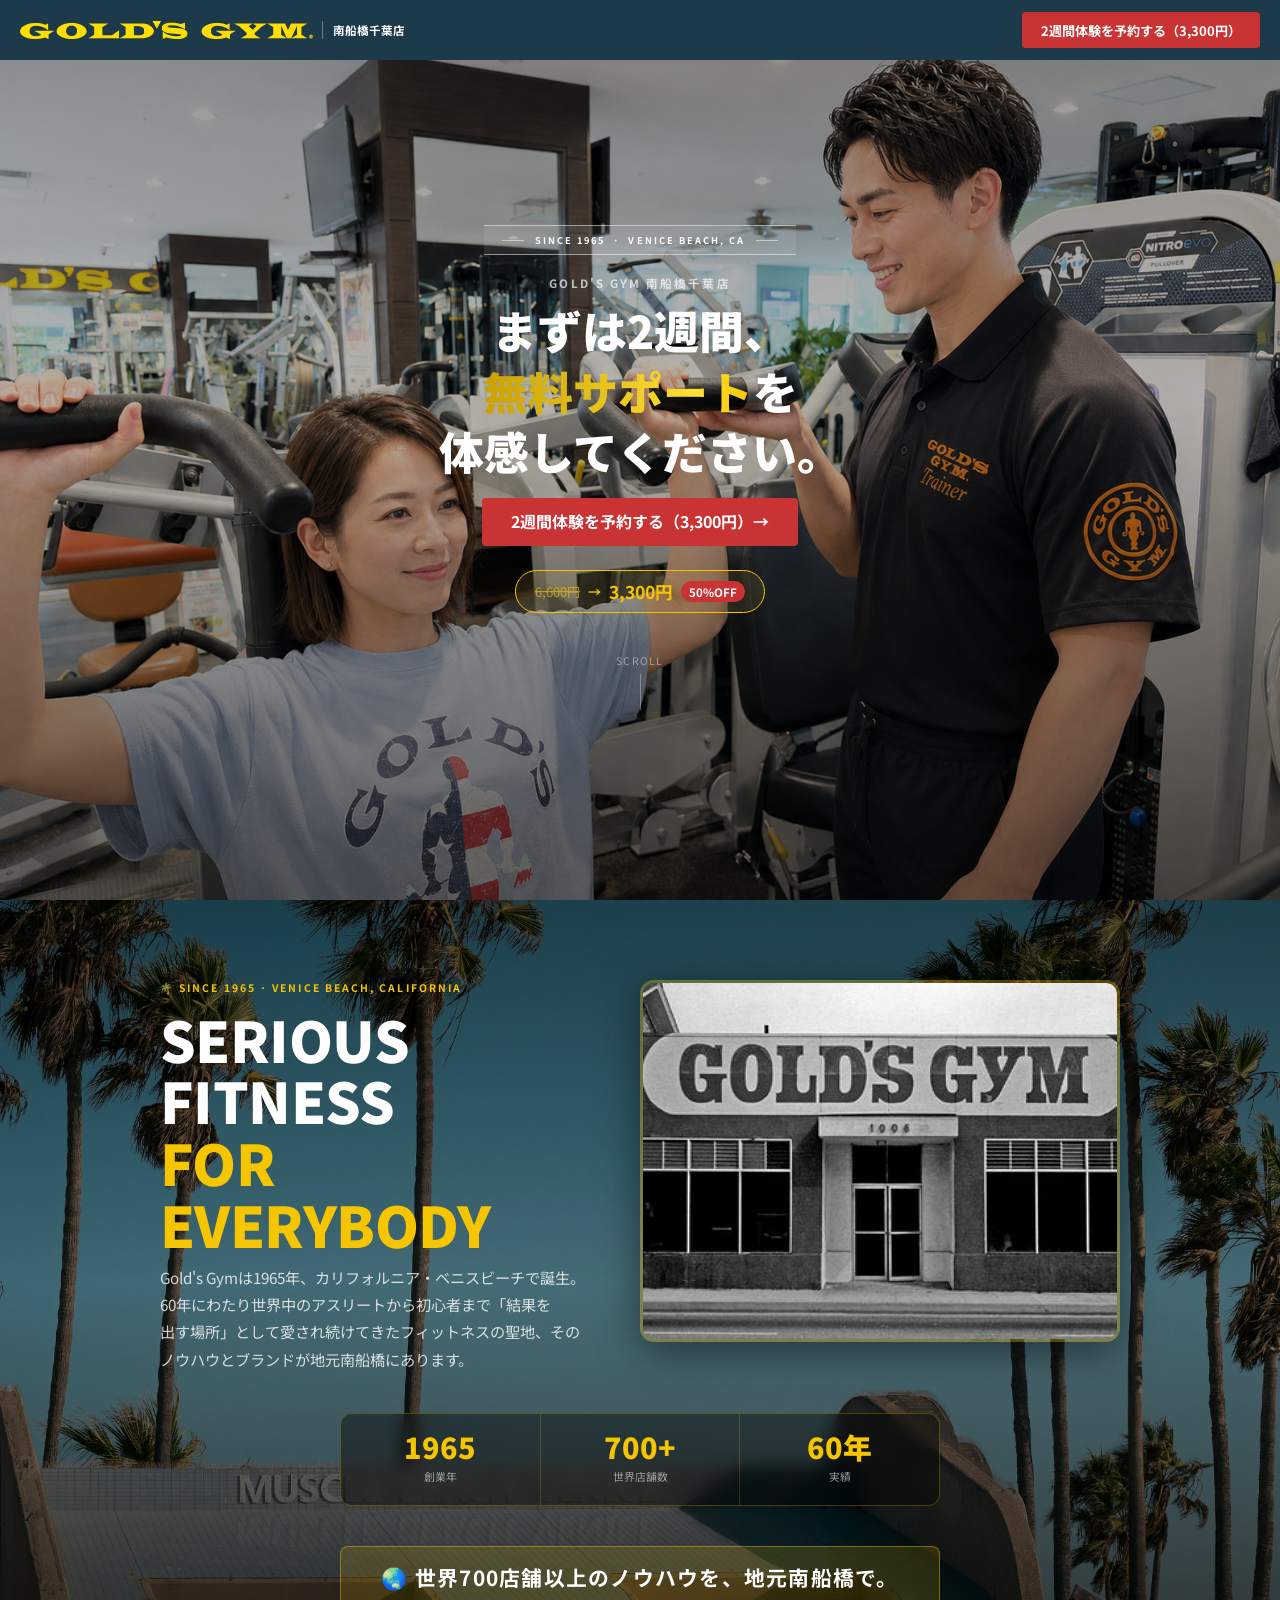
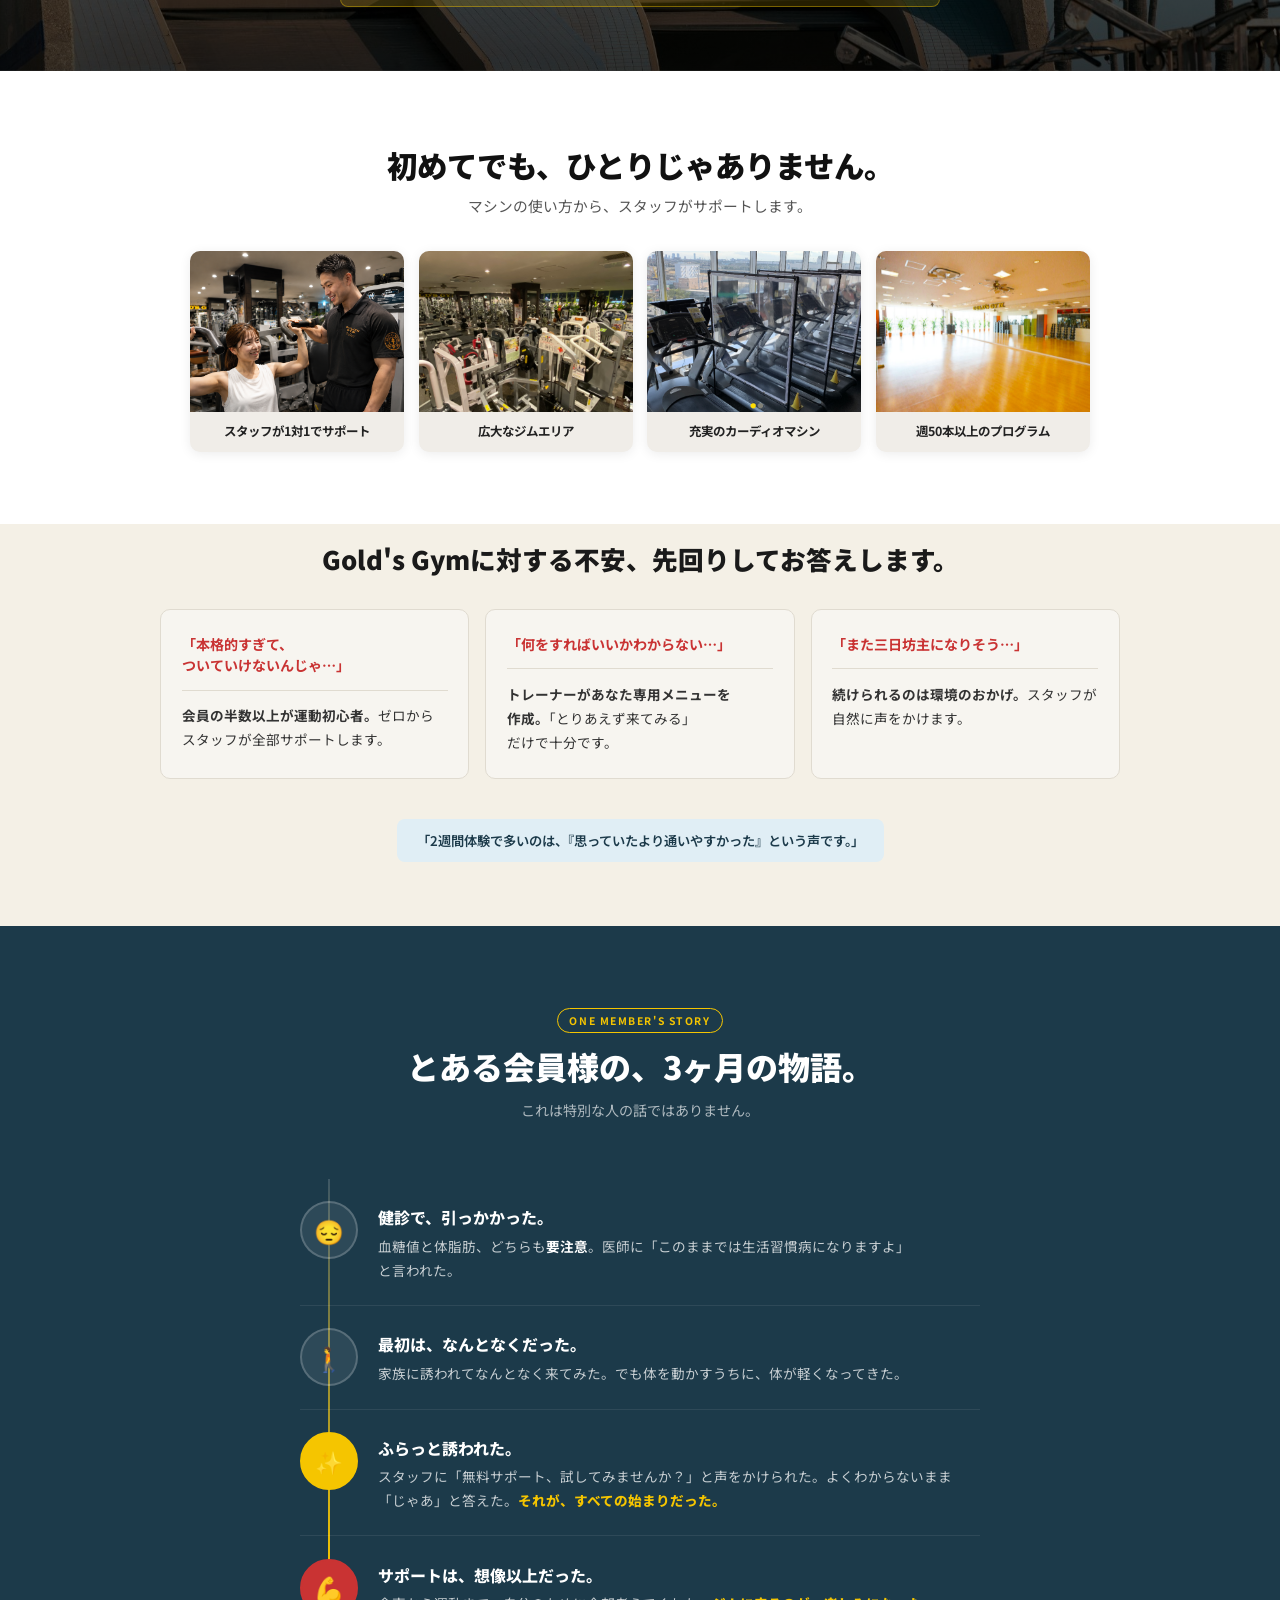
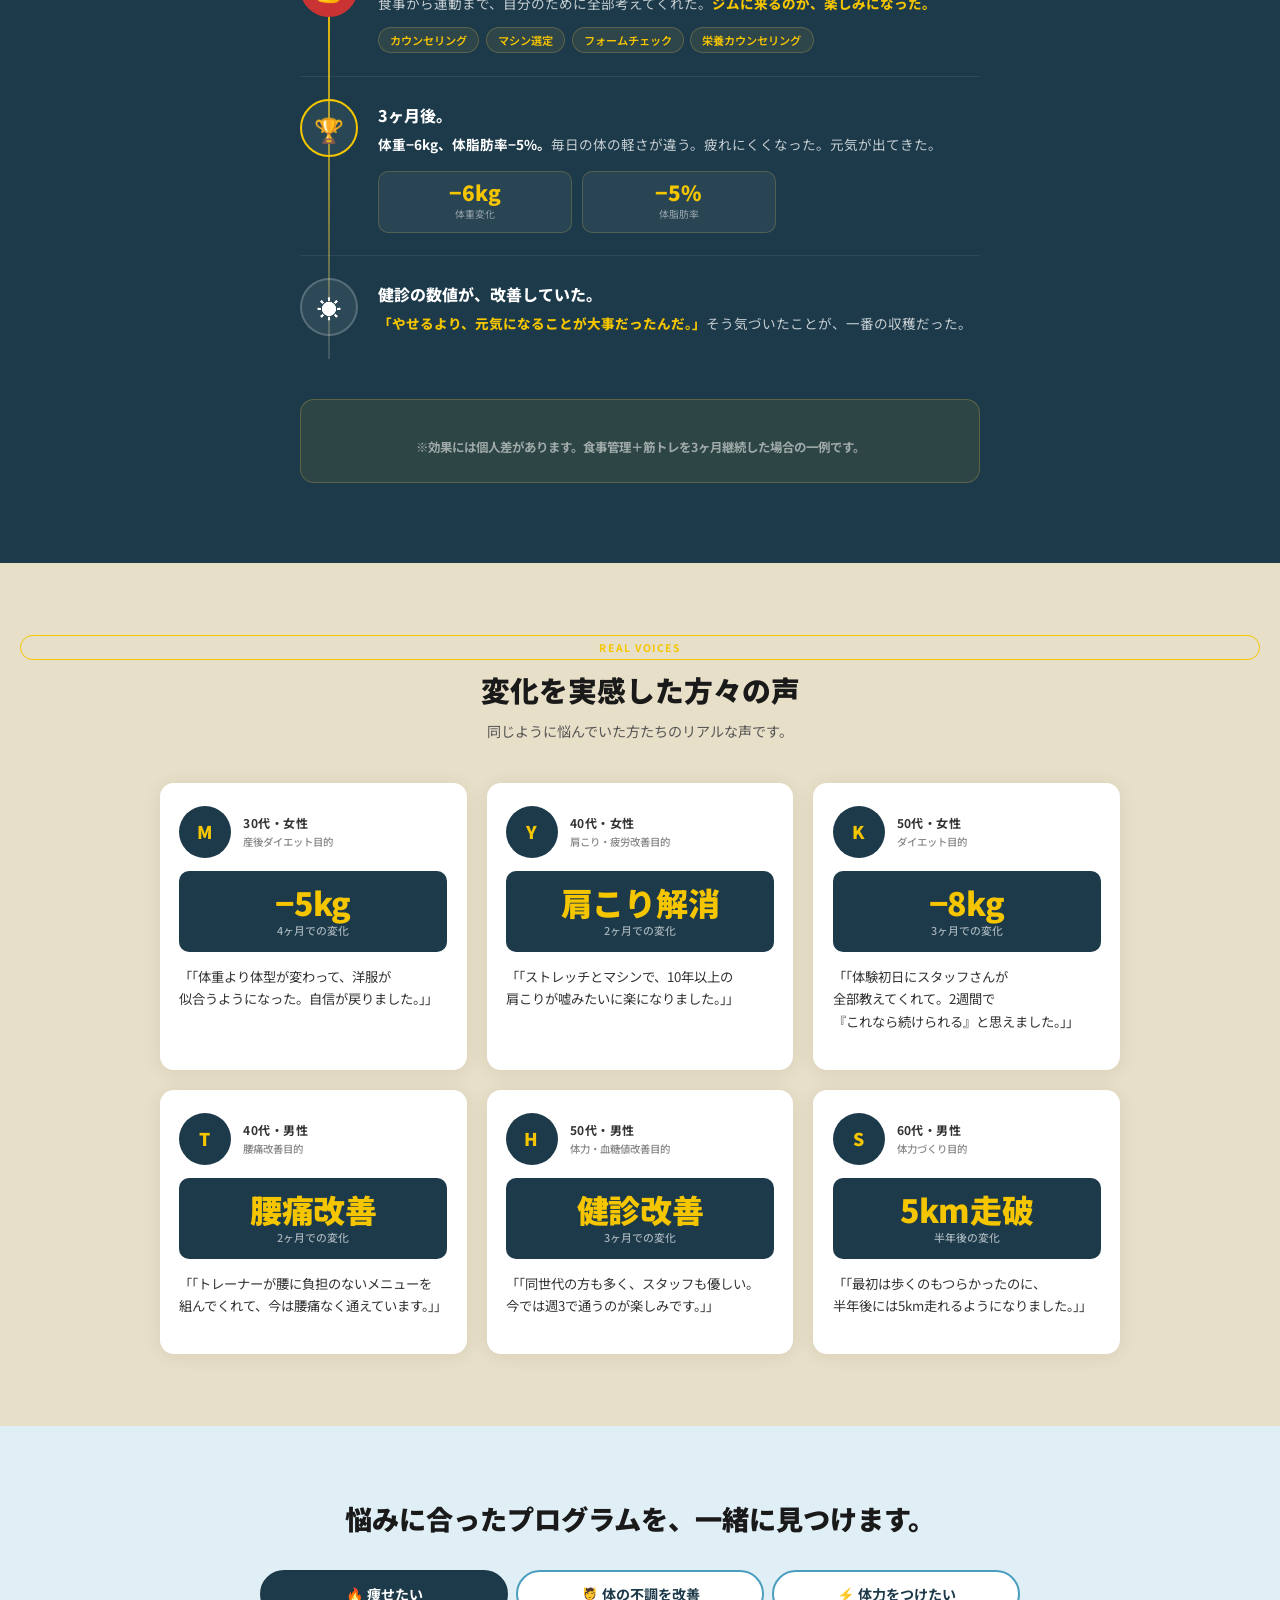
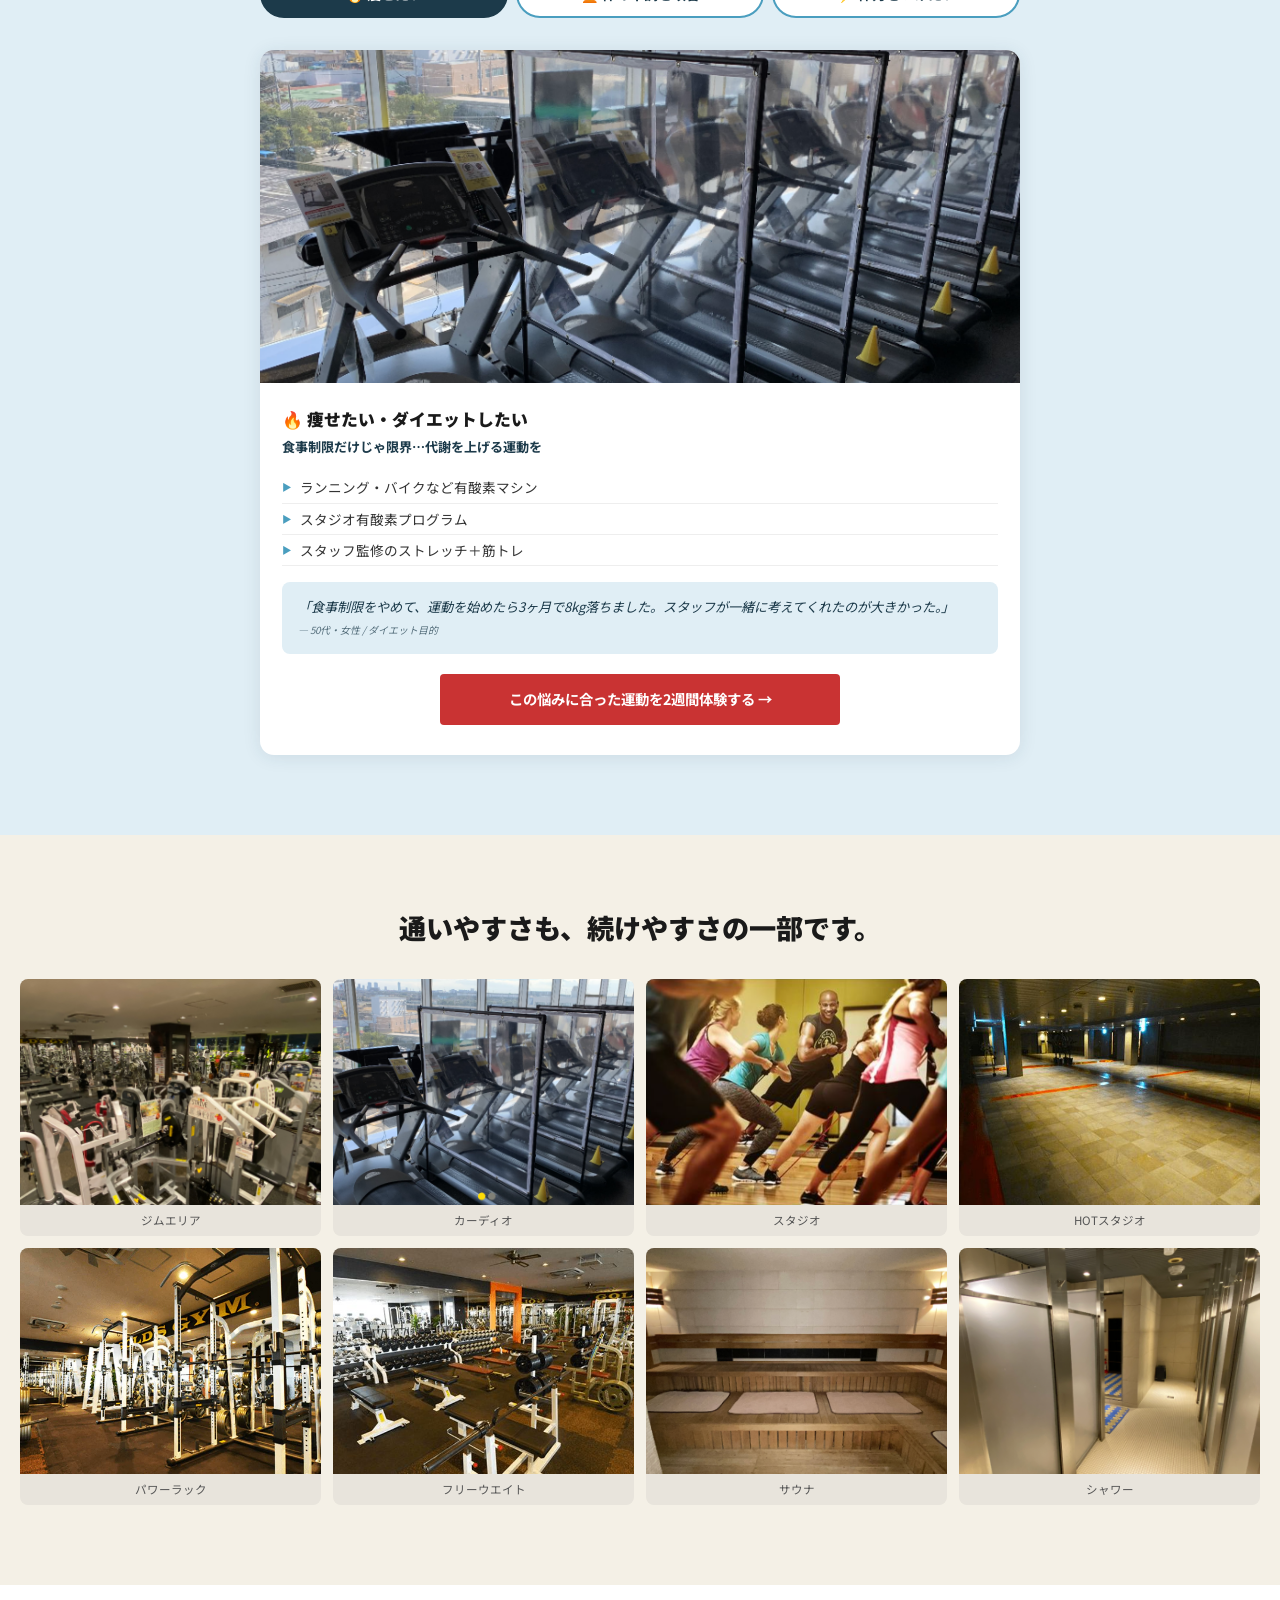
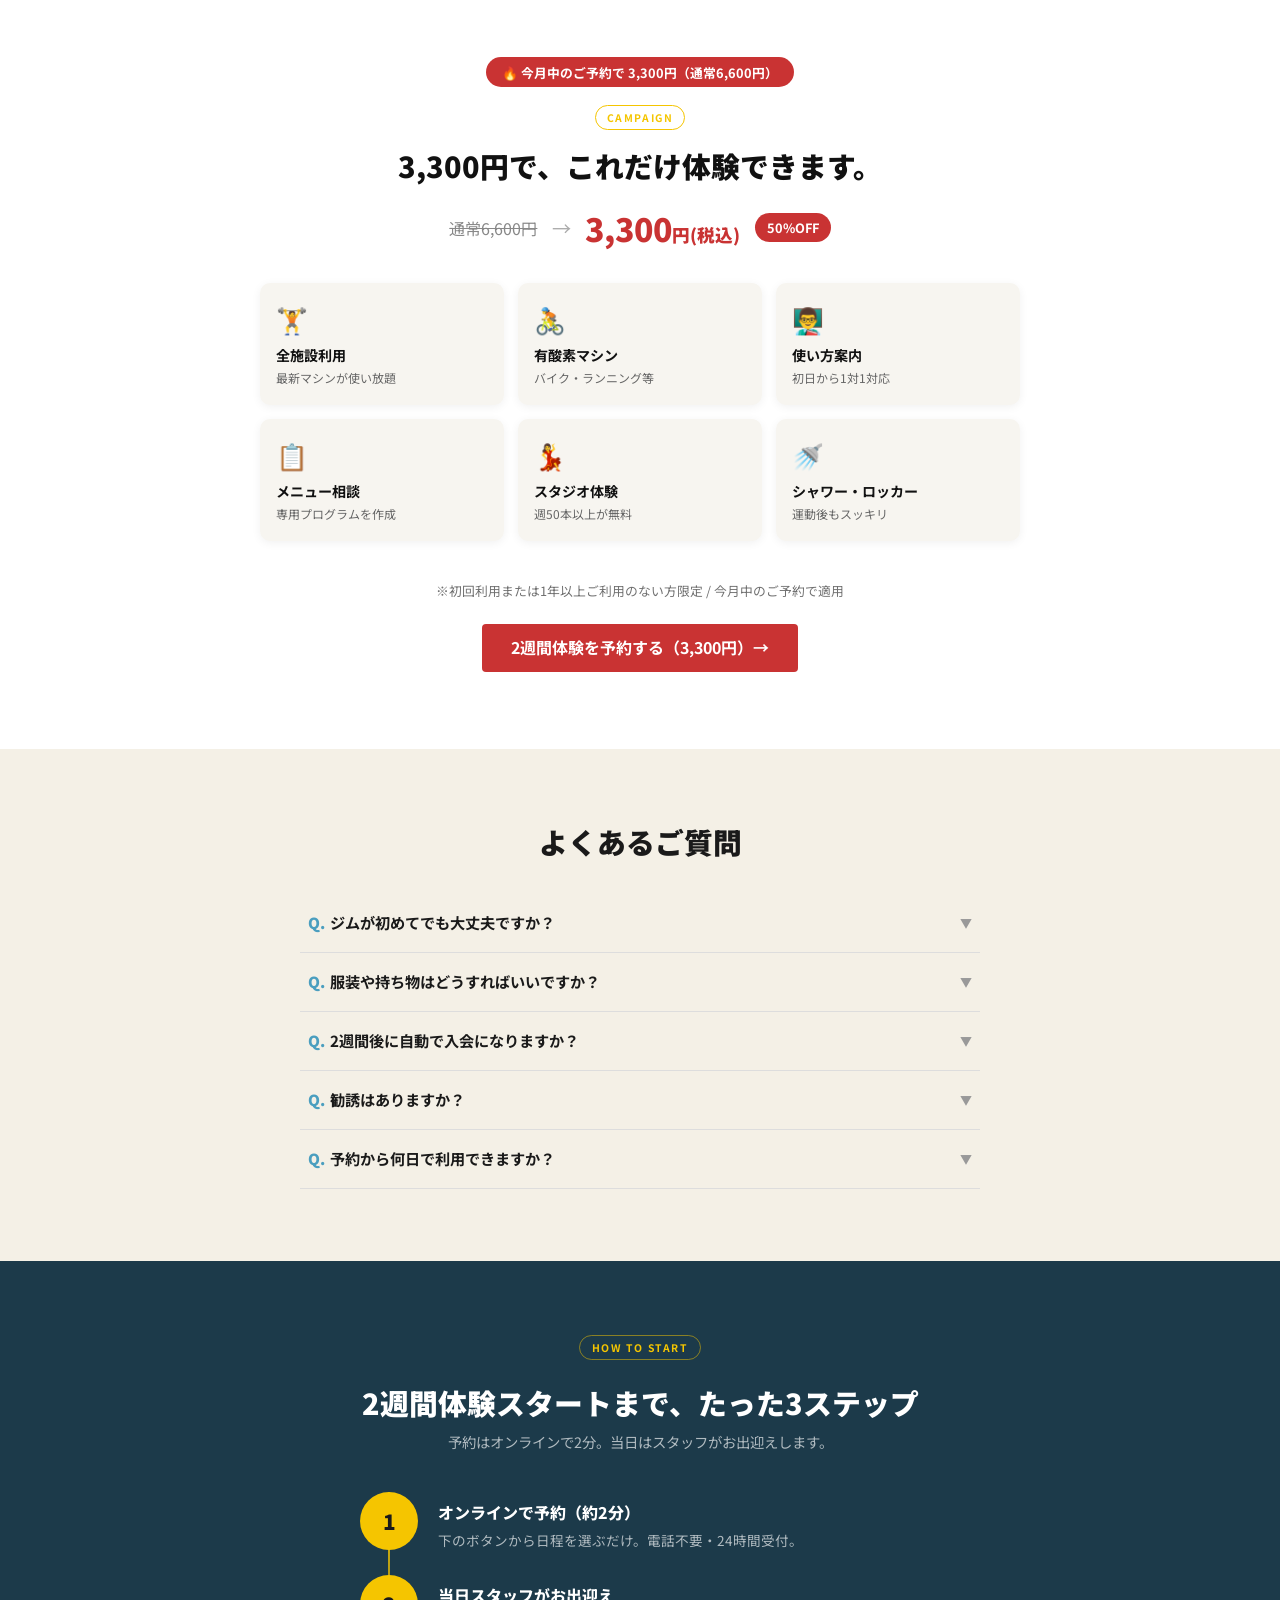
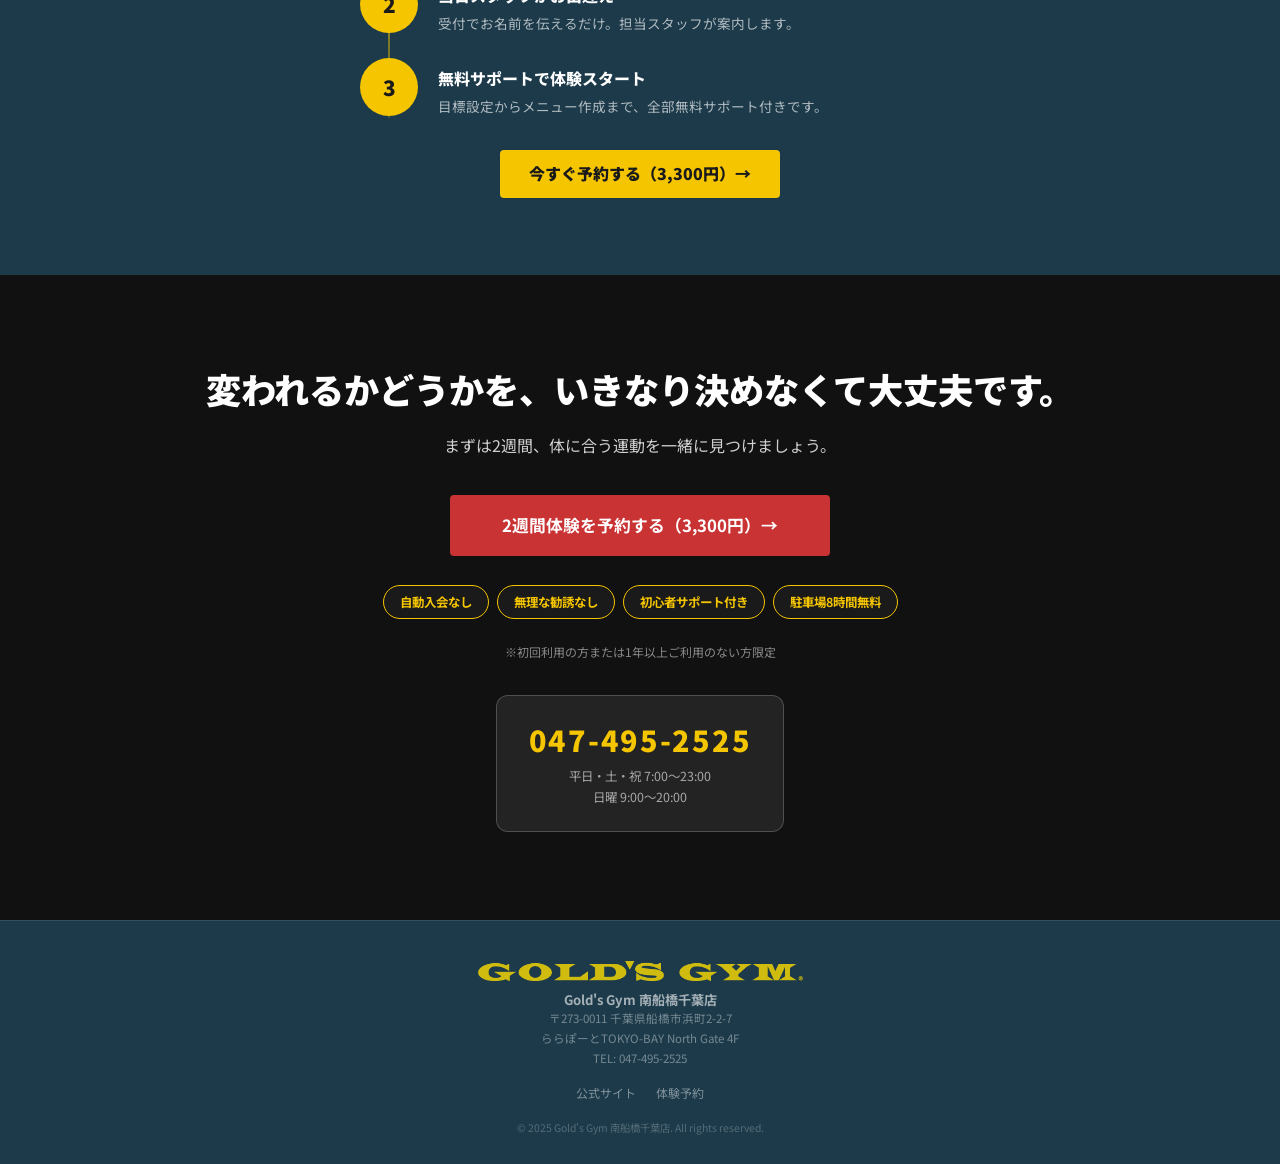
==== commit 010ba551: "fix: Safari iOS 横スクロール完全対策 - overflow-x:clip on html/section/body" ====
--- a/index.html
+++ b/index.html
@@ -11,8 +11,10 @@
   <style>
     /* ===== RESET & BASE ===== */
     *, *::before, *::after { box-sizing: border-box; margin: 0; padding: 0; }
-    html { scroll-behavior: smooth; overflow-x: hidden; }
-    html, body { max-width: 100%; }
+    html {
+      scroll-behavior: smooth;
+      overflow-x: clip; /* Safari対応: clip はscrollコンテナを作らずfixedも壊さない */
+    }
     body {
       font-family: 'Noto Sans JP', sans-serif;
       background: #F4F0E6;
@@ -21,6 +23,9 @@
       overflow-wrap: break-word;
       line-break: strict;
       -webkit-font-smoothing: antialiased;
+      overflow-x: hidden; /* Safari: bodyにも必須 */
+      max-width: 100vw;
+      width: 100%;
     }
     @supports (word-break: auto-phrase) {
       body { word-break: auto-phrase; }
@@ -106,6 +111,12 @@
     .no-scrollbar::-webkit-scrollbar { display: none; }
     .no-scrollbar { -ms-overflow-style: none; scrollbar-width: none; }
 
+    /* ===== OVERFLOW GUARD (Safari iOS対応) ===== */
+    section, header, footer, main {
+      overflow-x: clip;
+      max-width: 100%;
+    }
+
     /* ===== BUTTONS ===== */
     .btn-red {
       display: inline-block;
@@ -766,6 +777,7 @@
       background: #E0EEF5;
       padding: 4.5rem 1.25rem 5rem;
       color: #1a1a1a;
+      overflow: hidden;
     }
     #worry-tabs .sec-head {
       text-align: center;
@@ -931,6 +943,7 @@
       font-size: .72rem;
       color: #555;
       text-align: center;
+      overflow: hidden;
     }
 
     /* ===========================
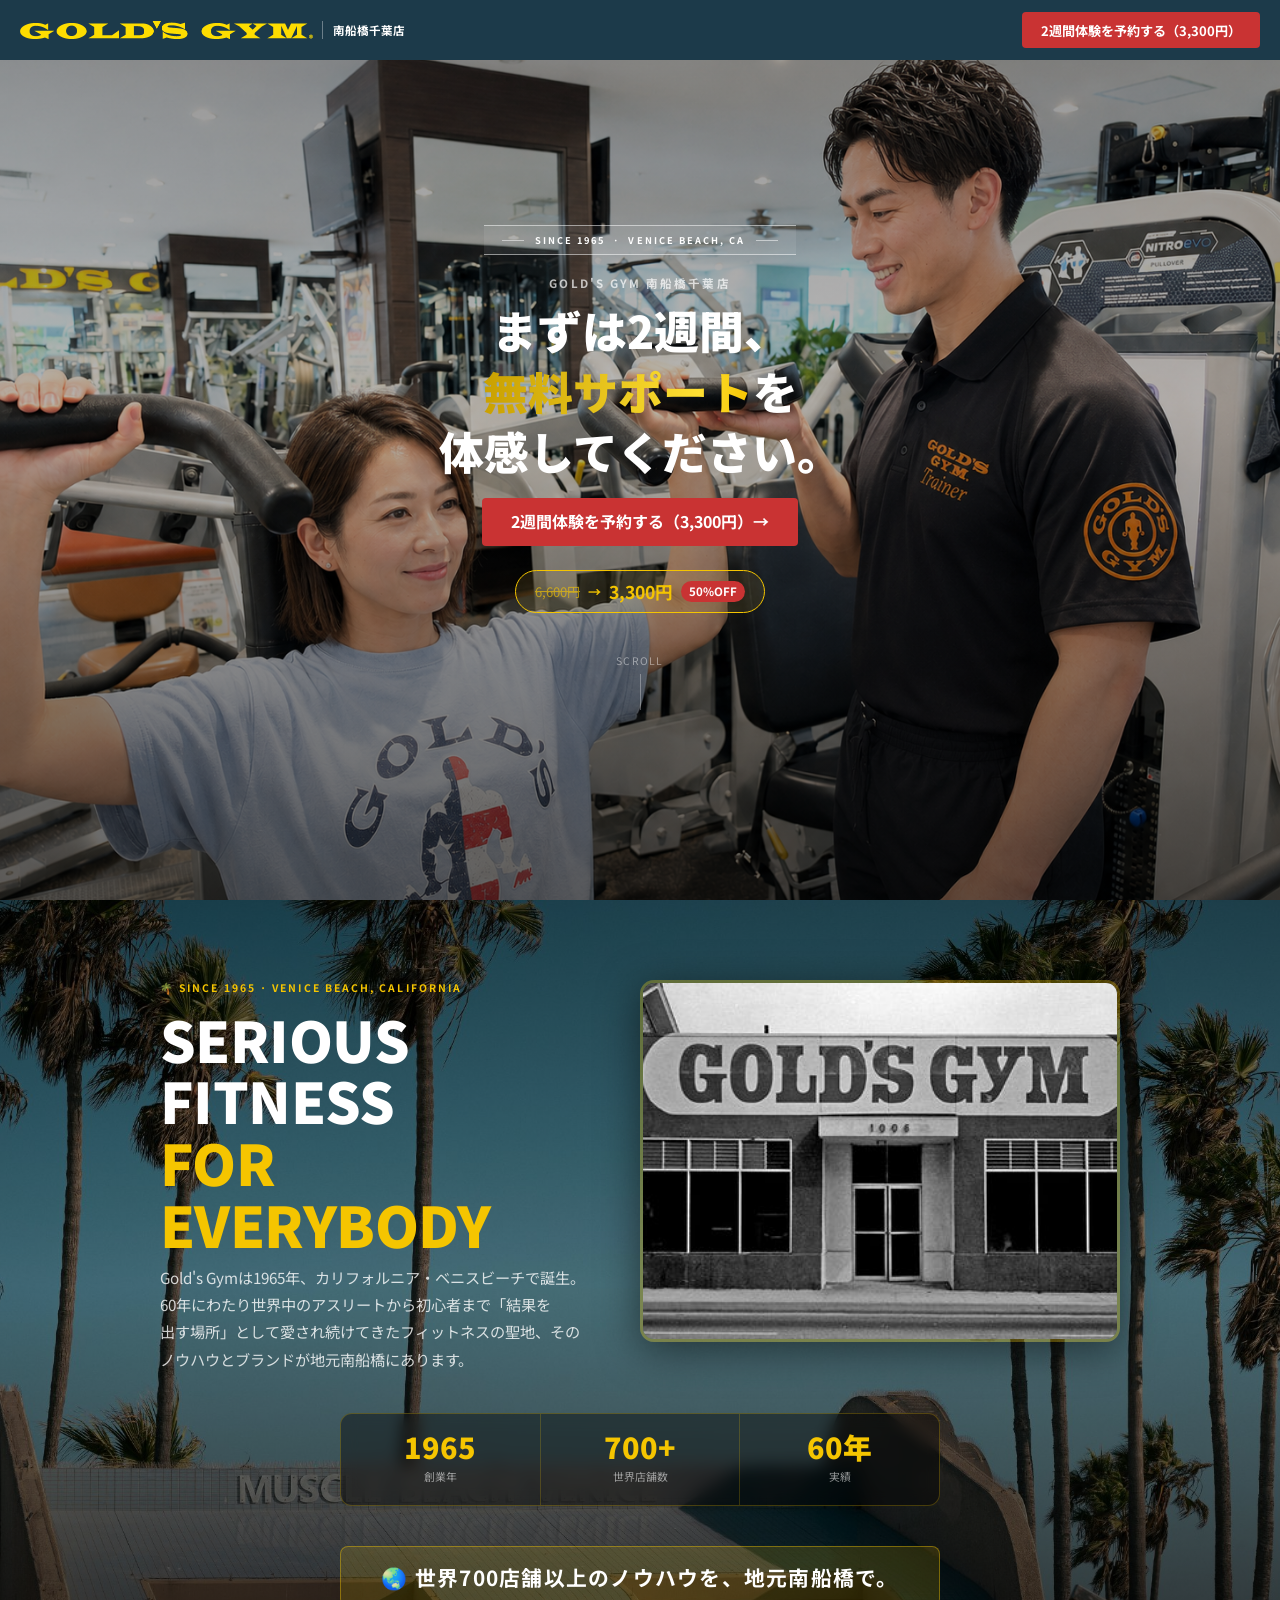
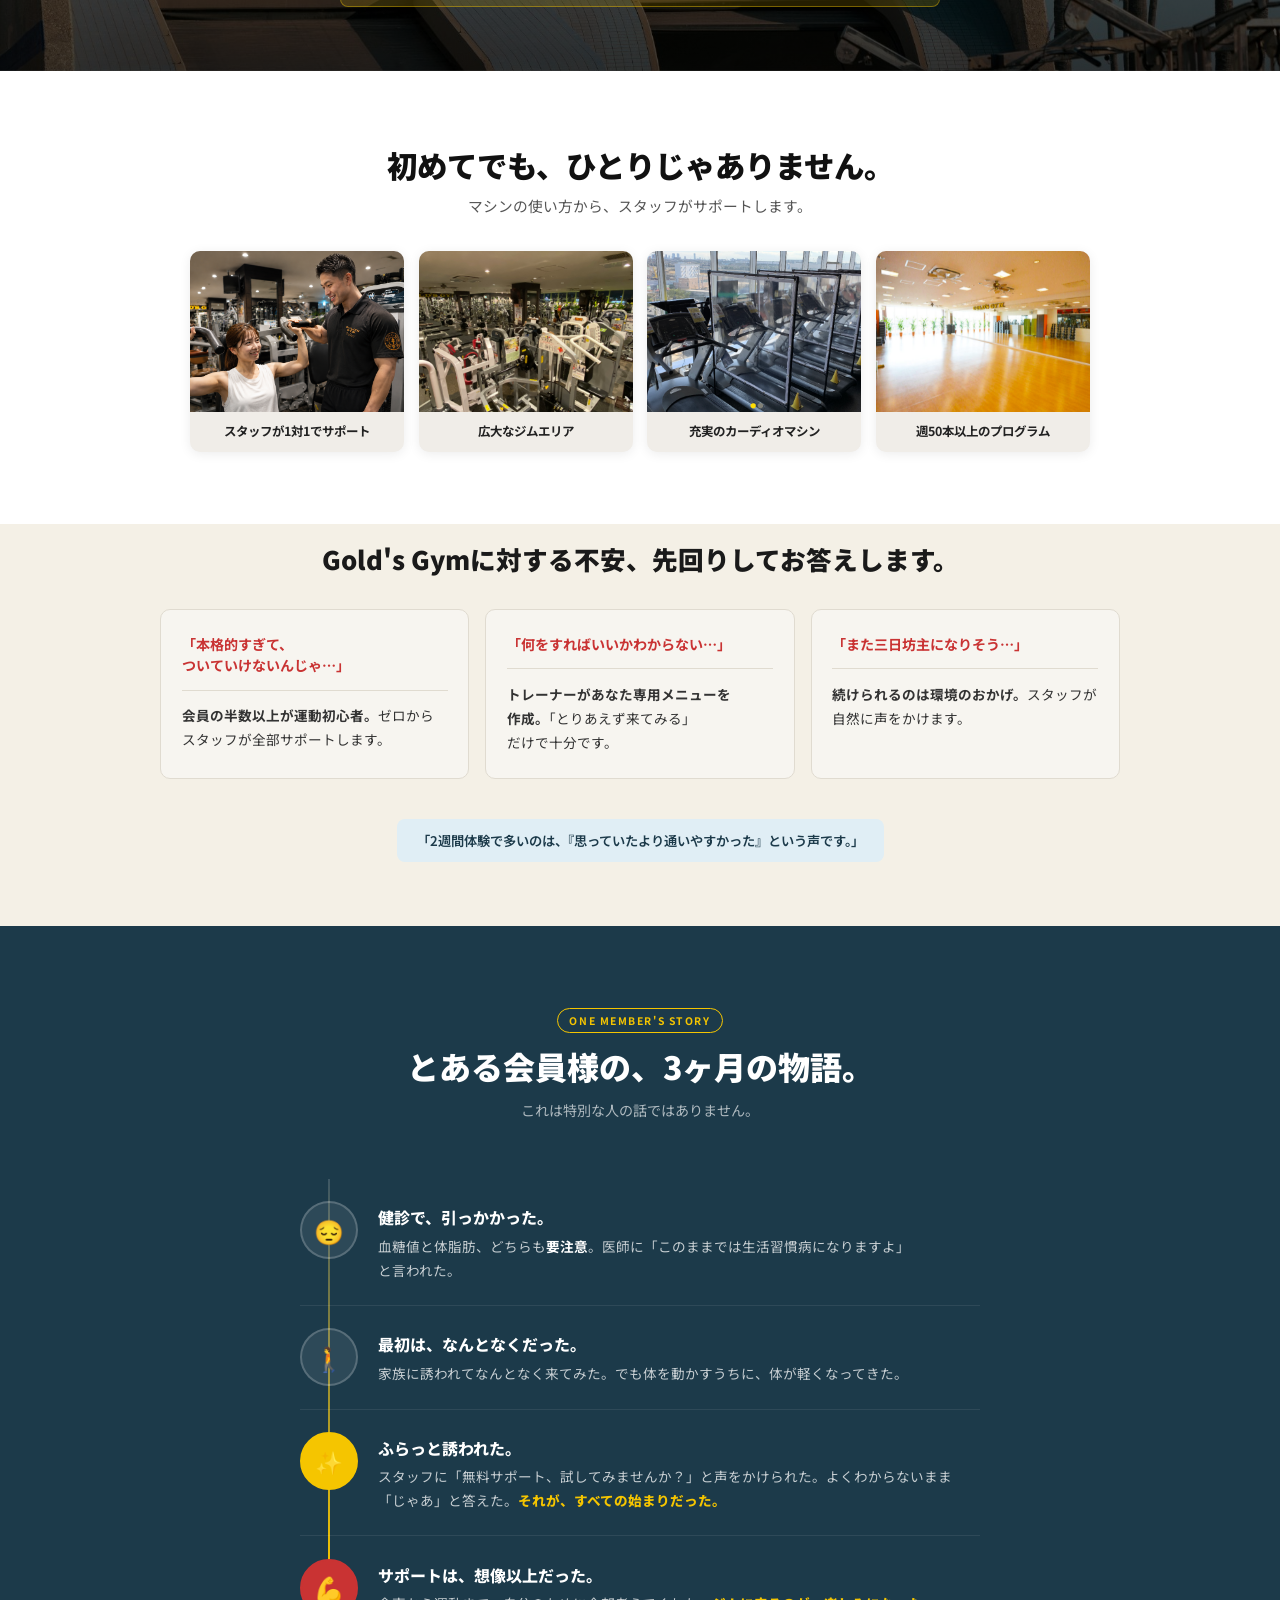
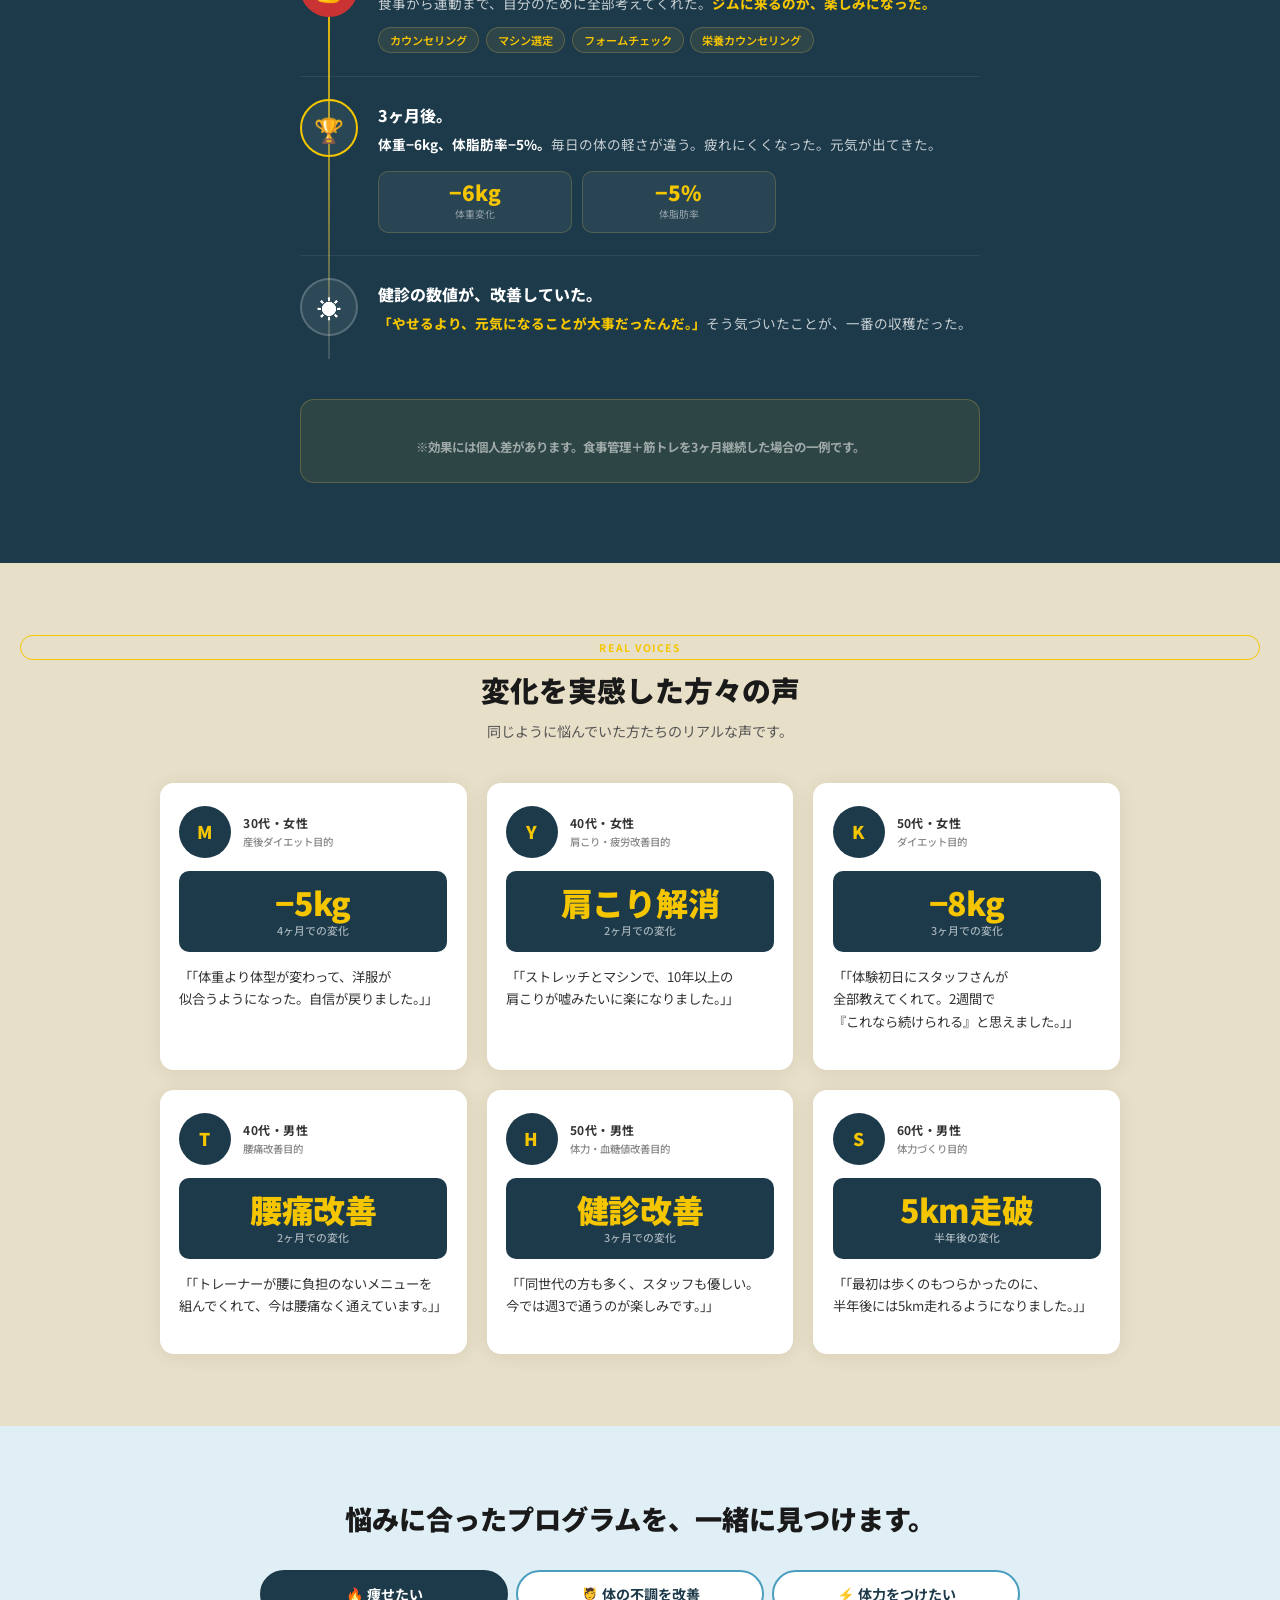
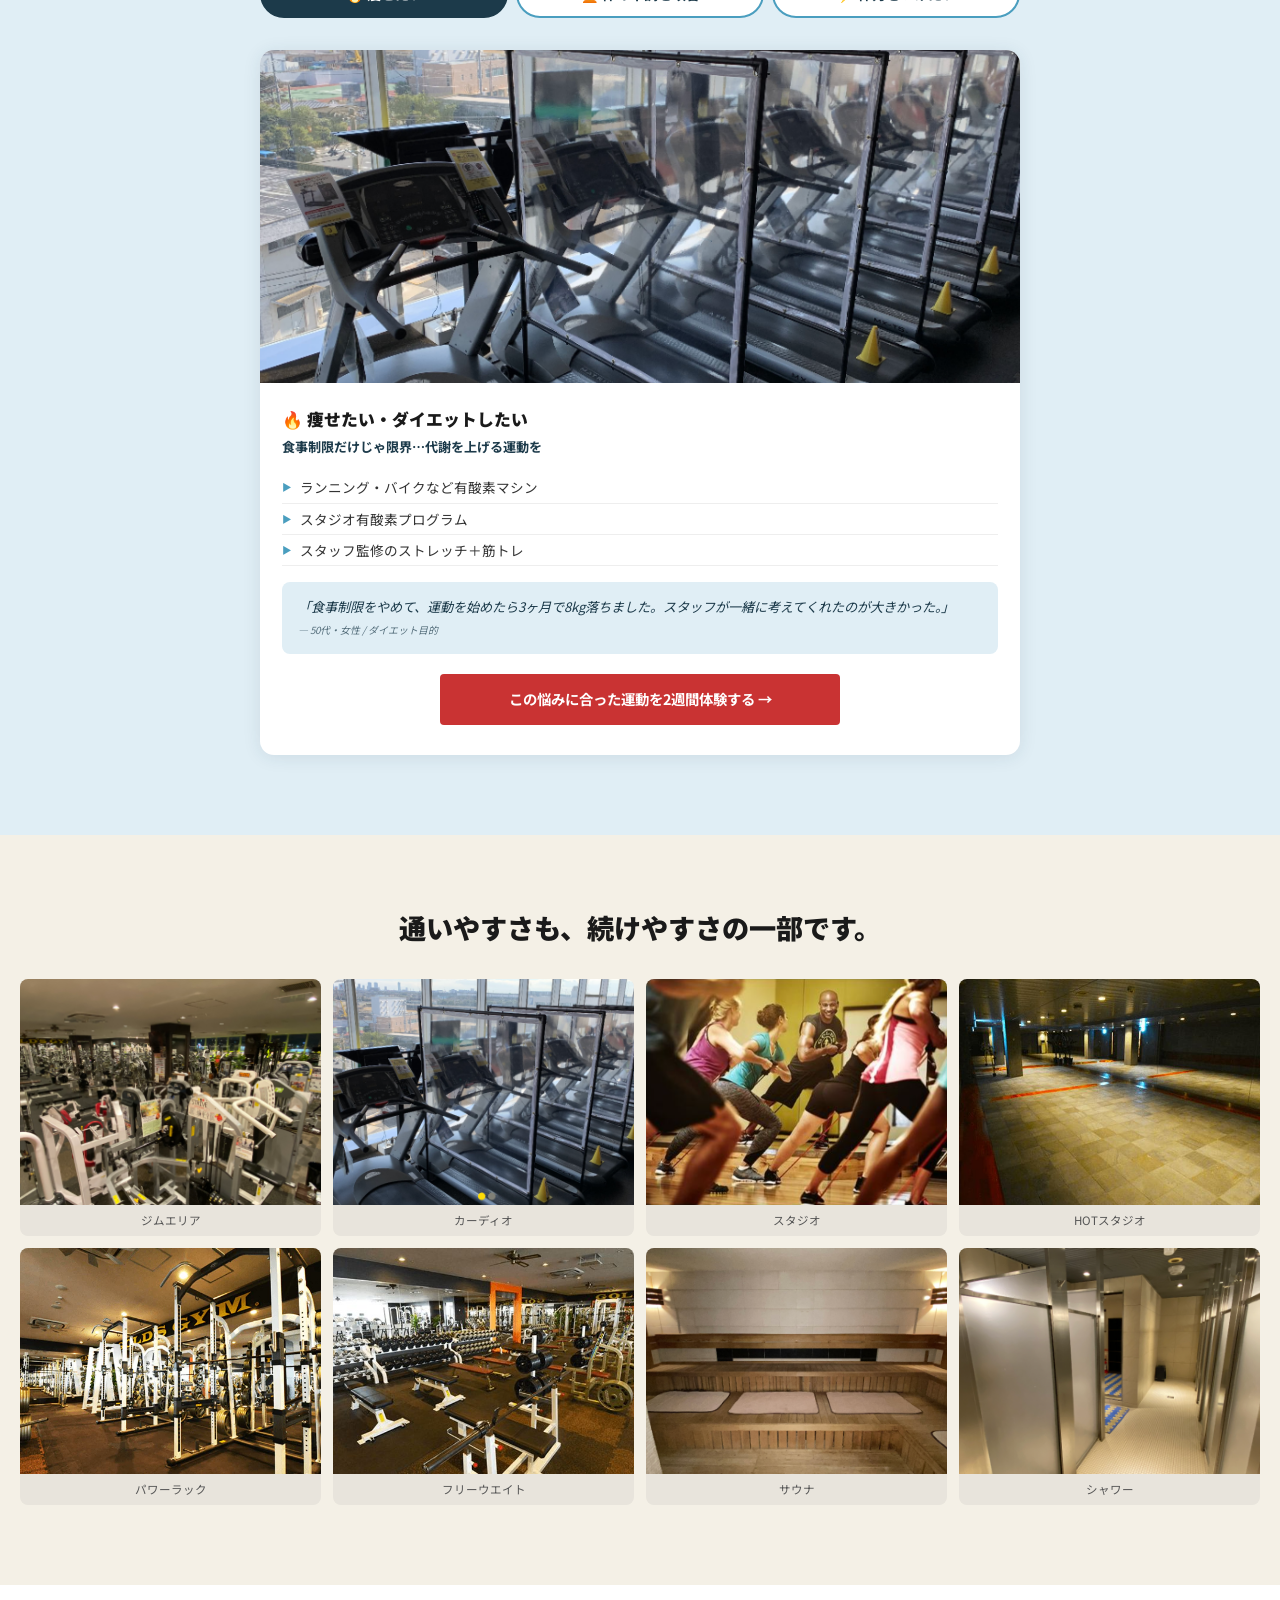
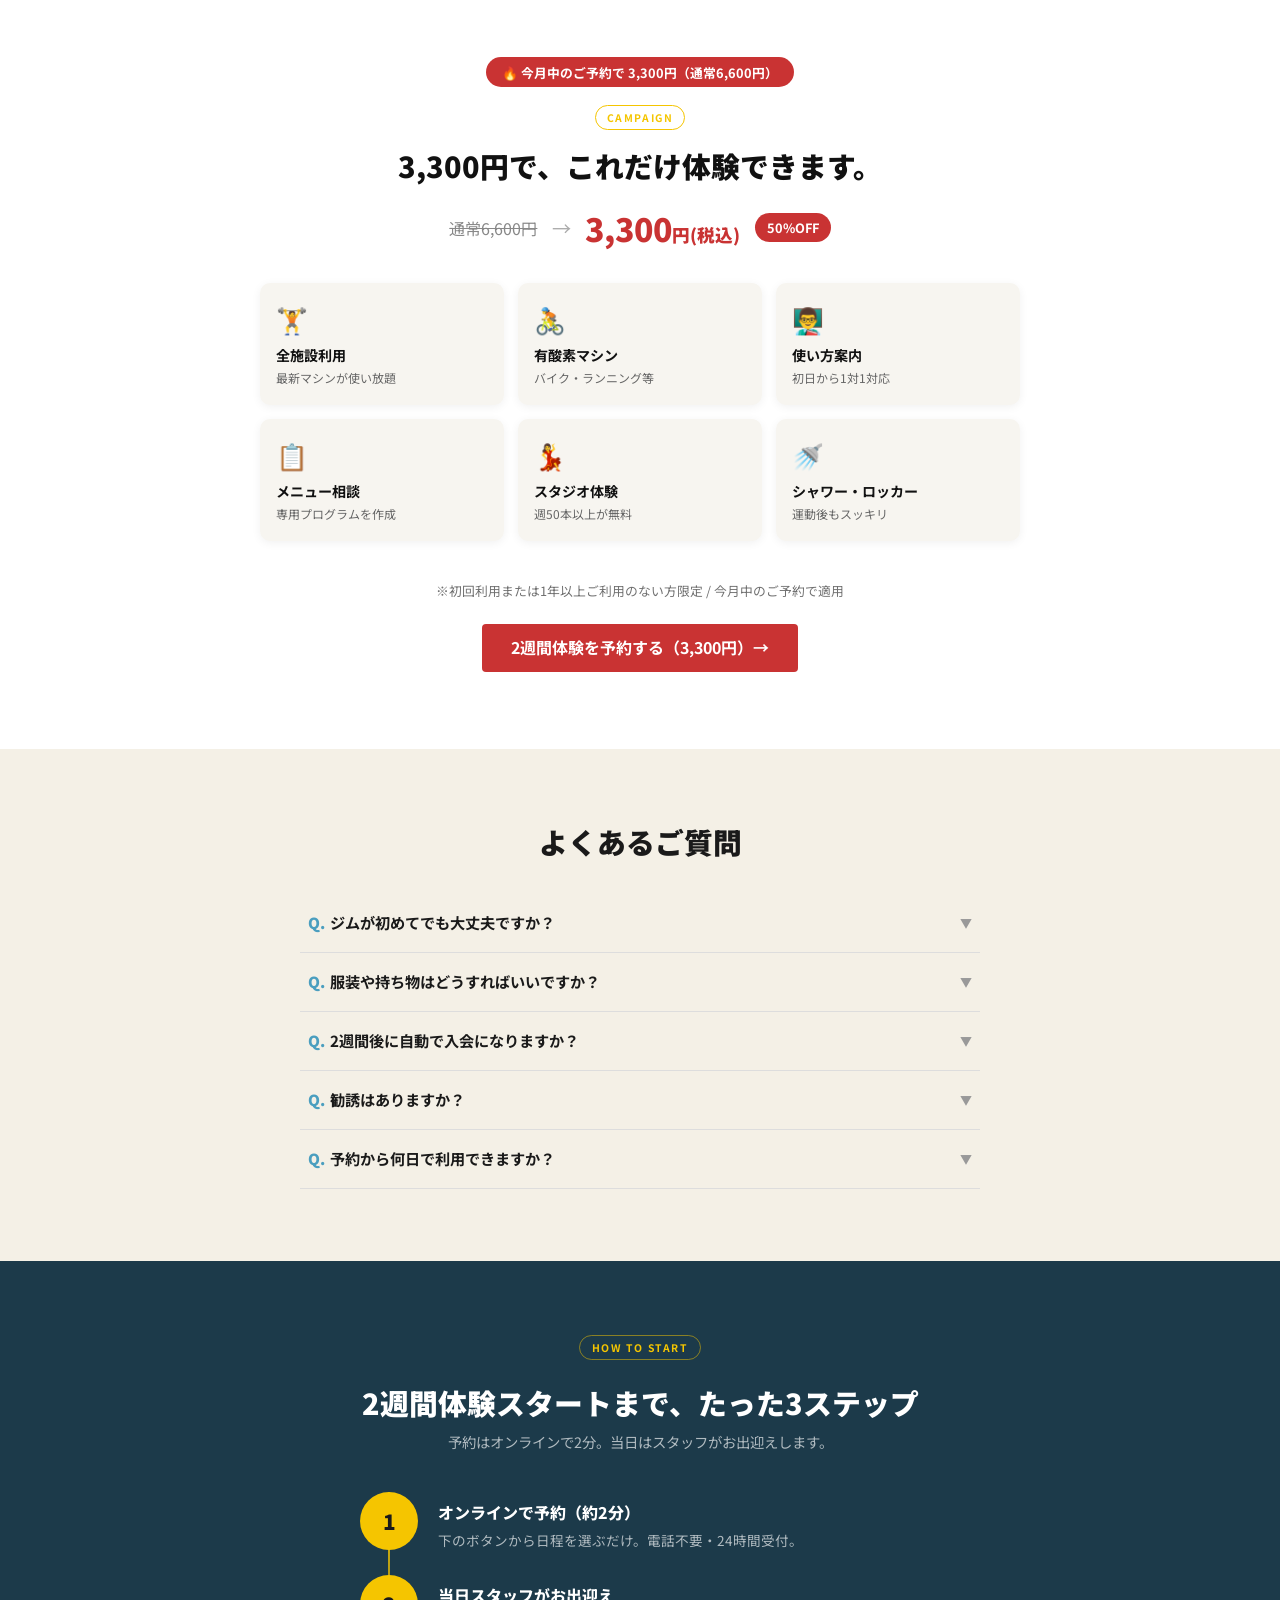
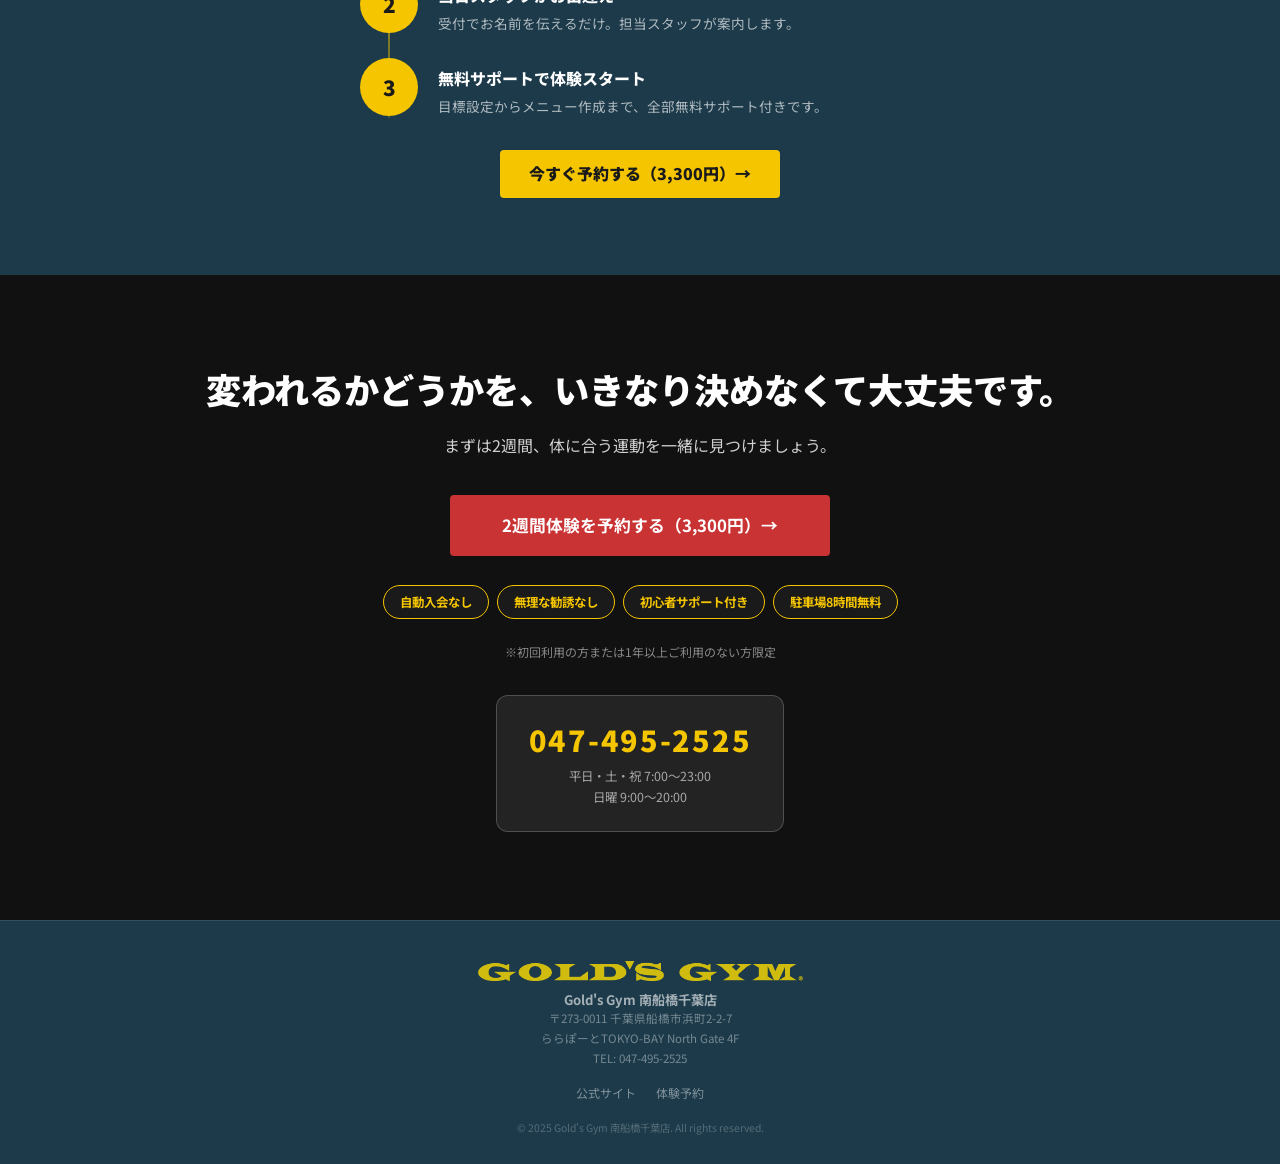
==== commit 0134bdd8: "fix: overflow-wrap:anywhere に戻す - 日本語テキスト右はみ出し修正" ====
--- a/index.html
+++ b/index.html
@@ -20,7 +20,7 @@
       background: #F4F0E6;
       color: #1a1a1a;
       word-break: keep-all;
-      overflow-wrap: break-word;
+      overflow-wrap: anywhere;
       line-break: strict;
       -webkit-font-smoothing: antialiased;
       overflow-x: hidden; /* Safari: bodyにも必須 */
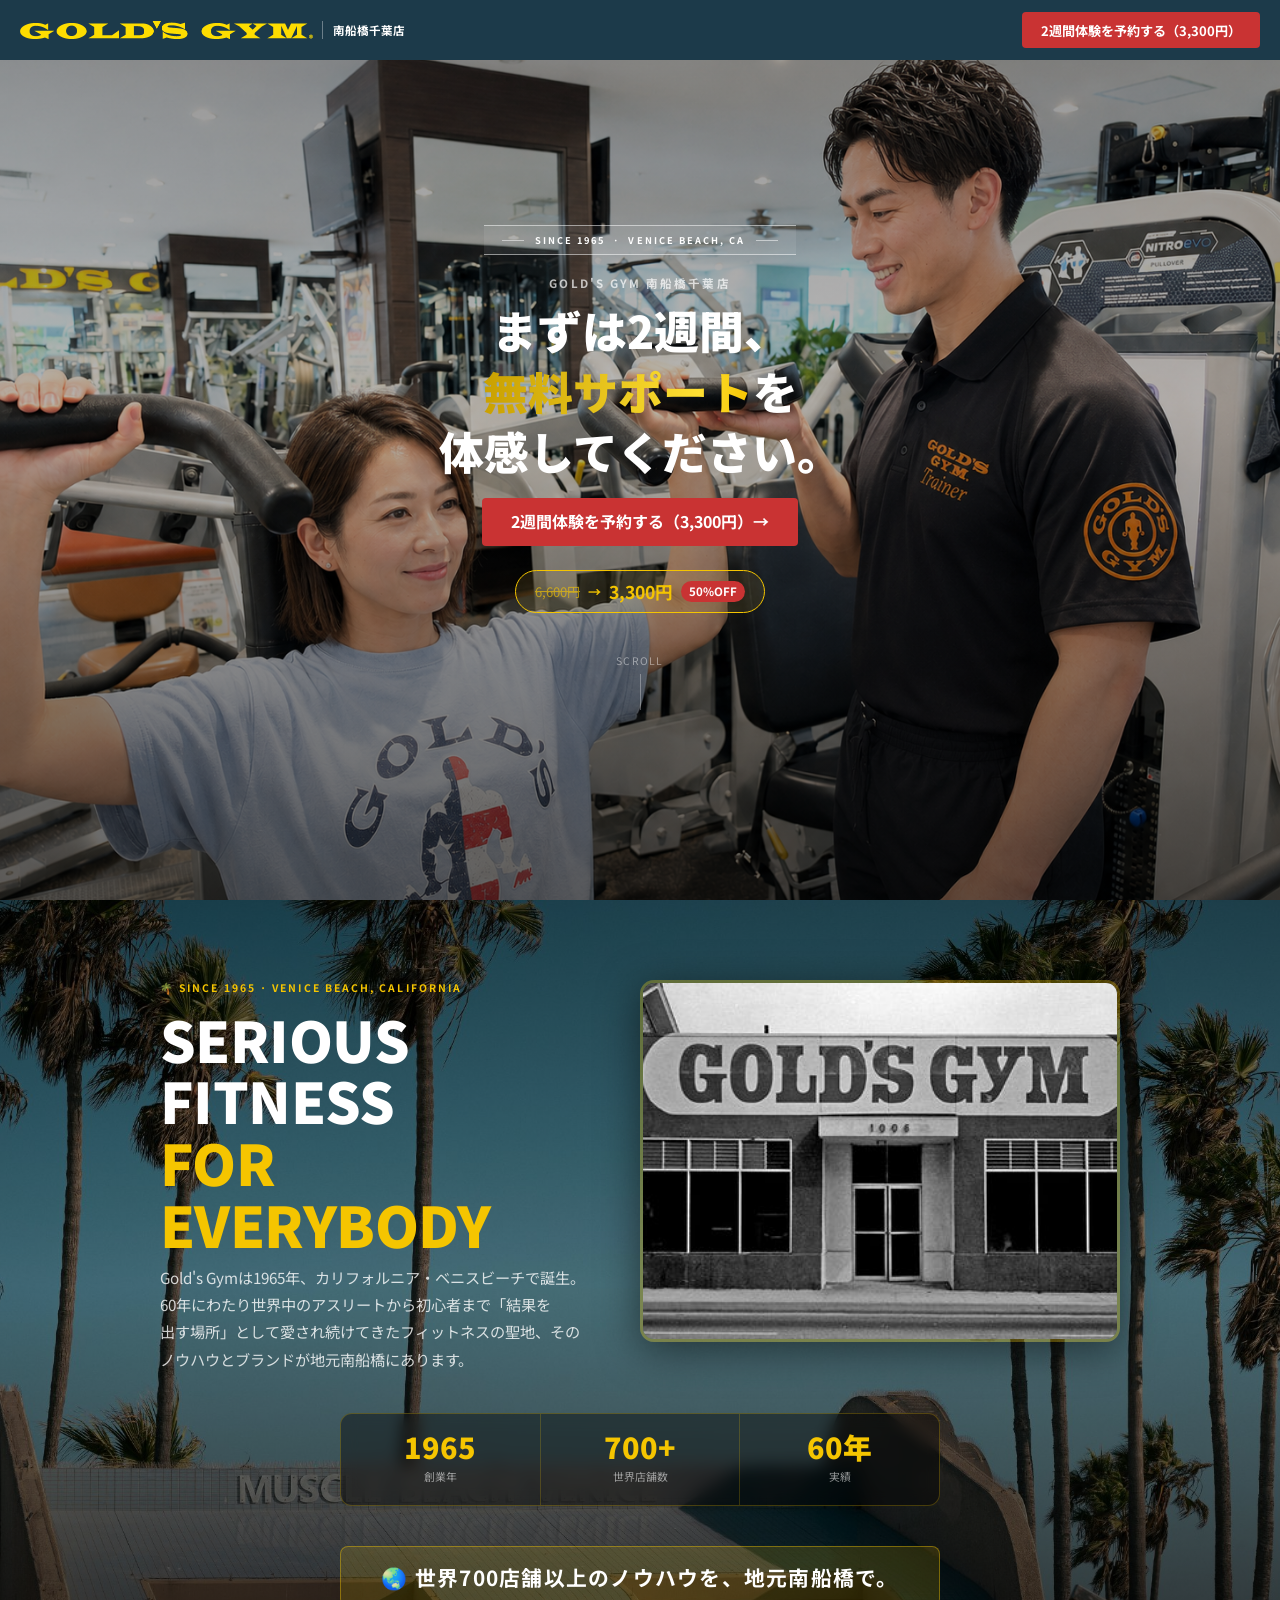
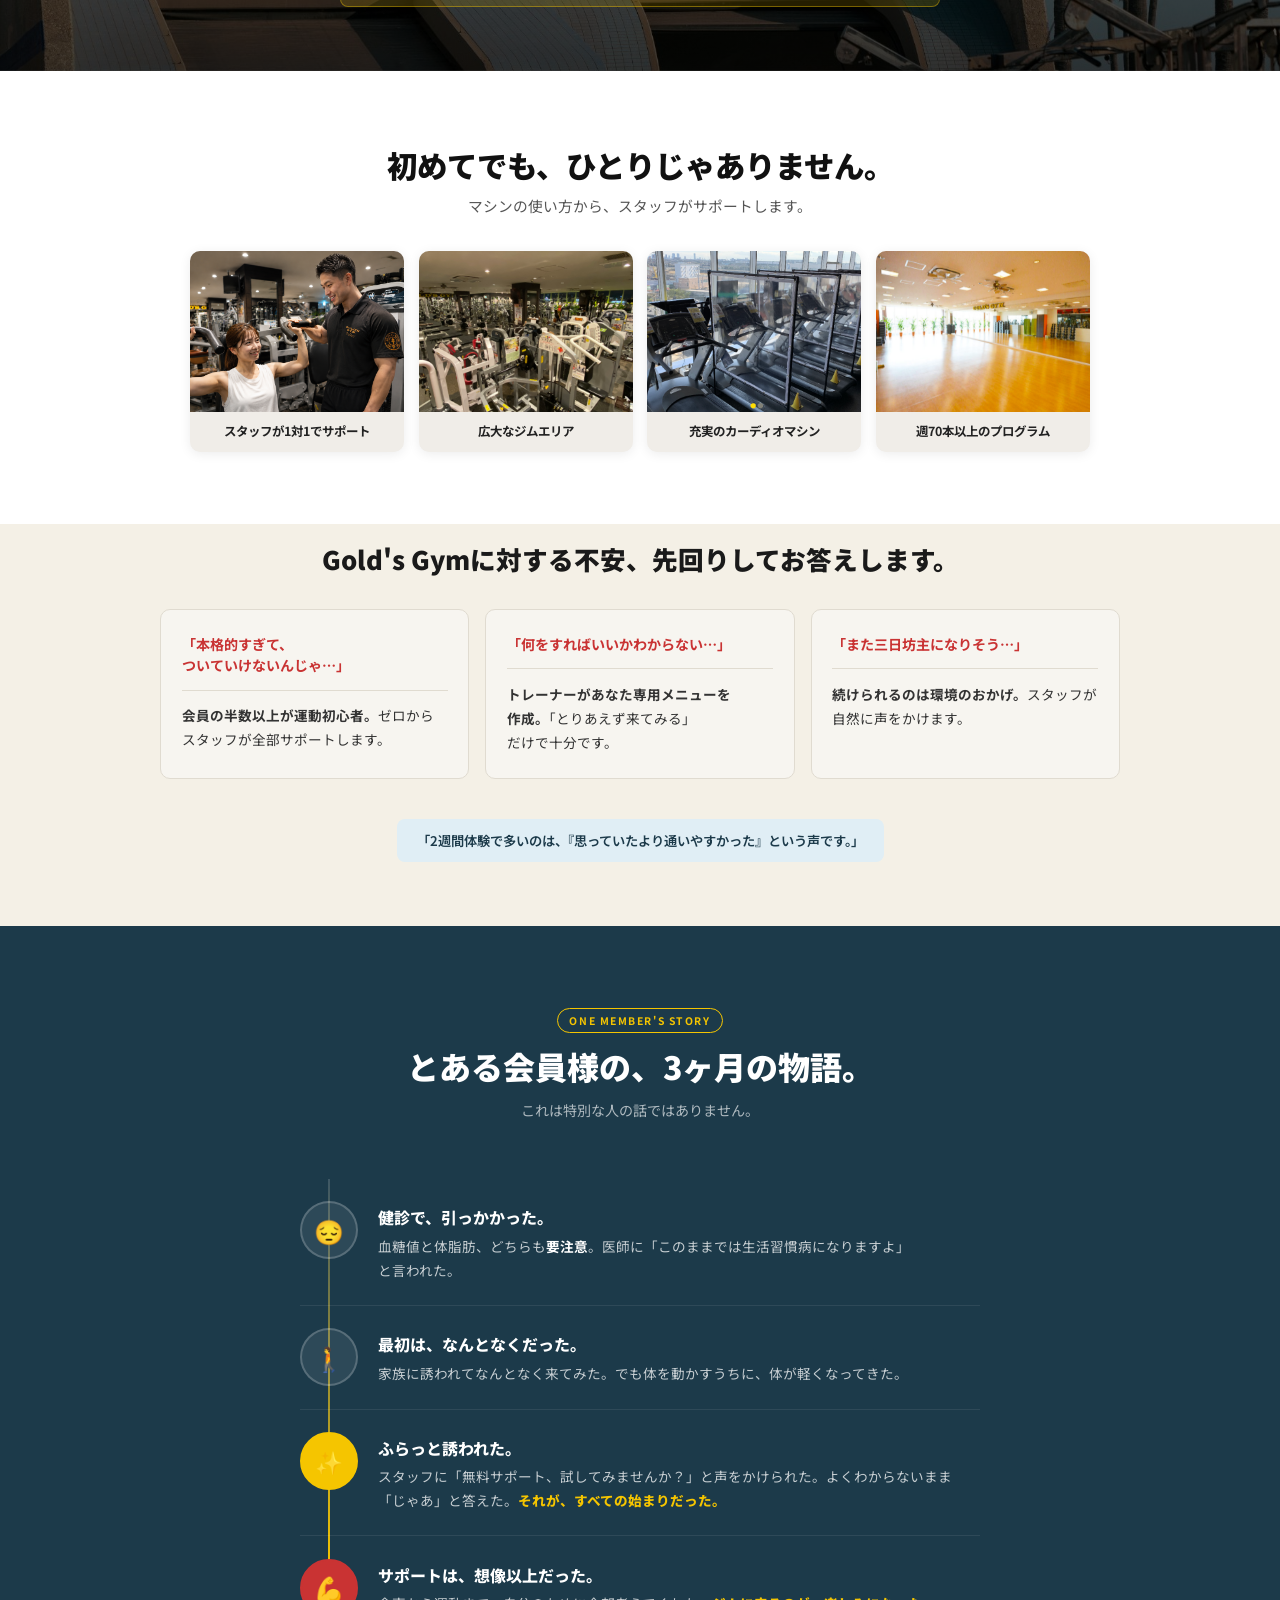
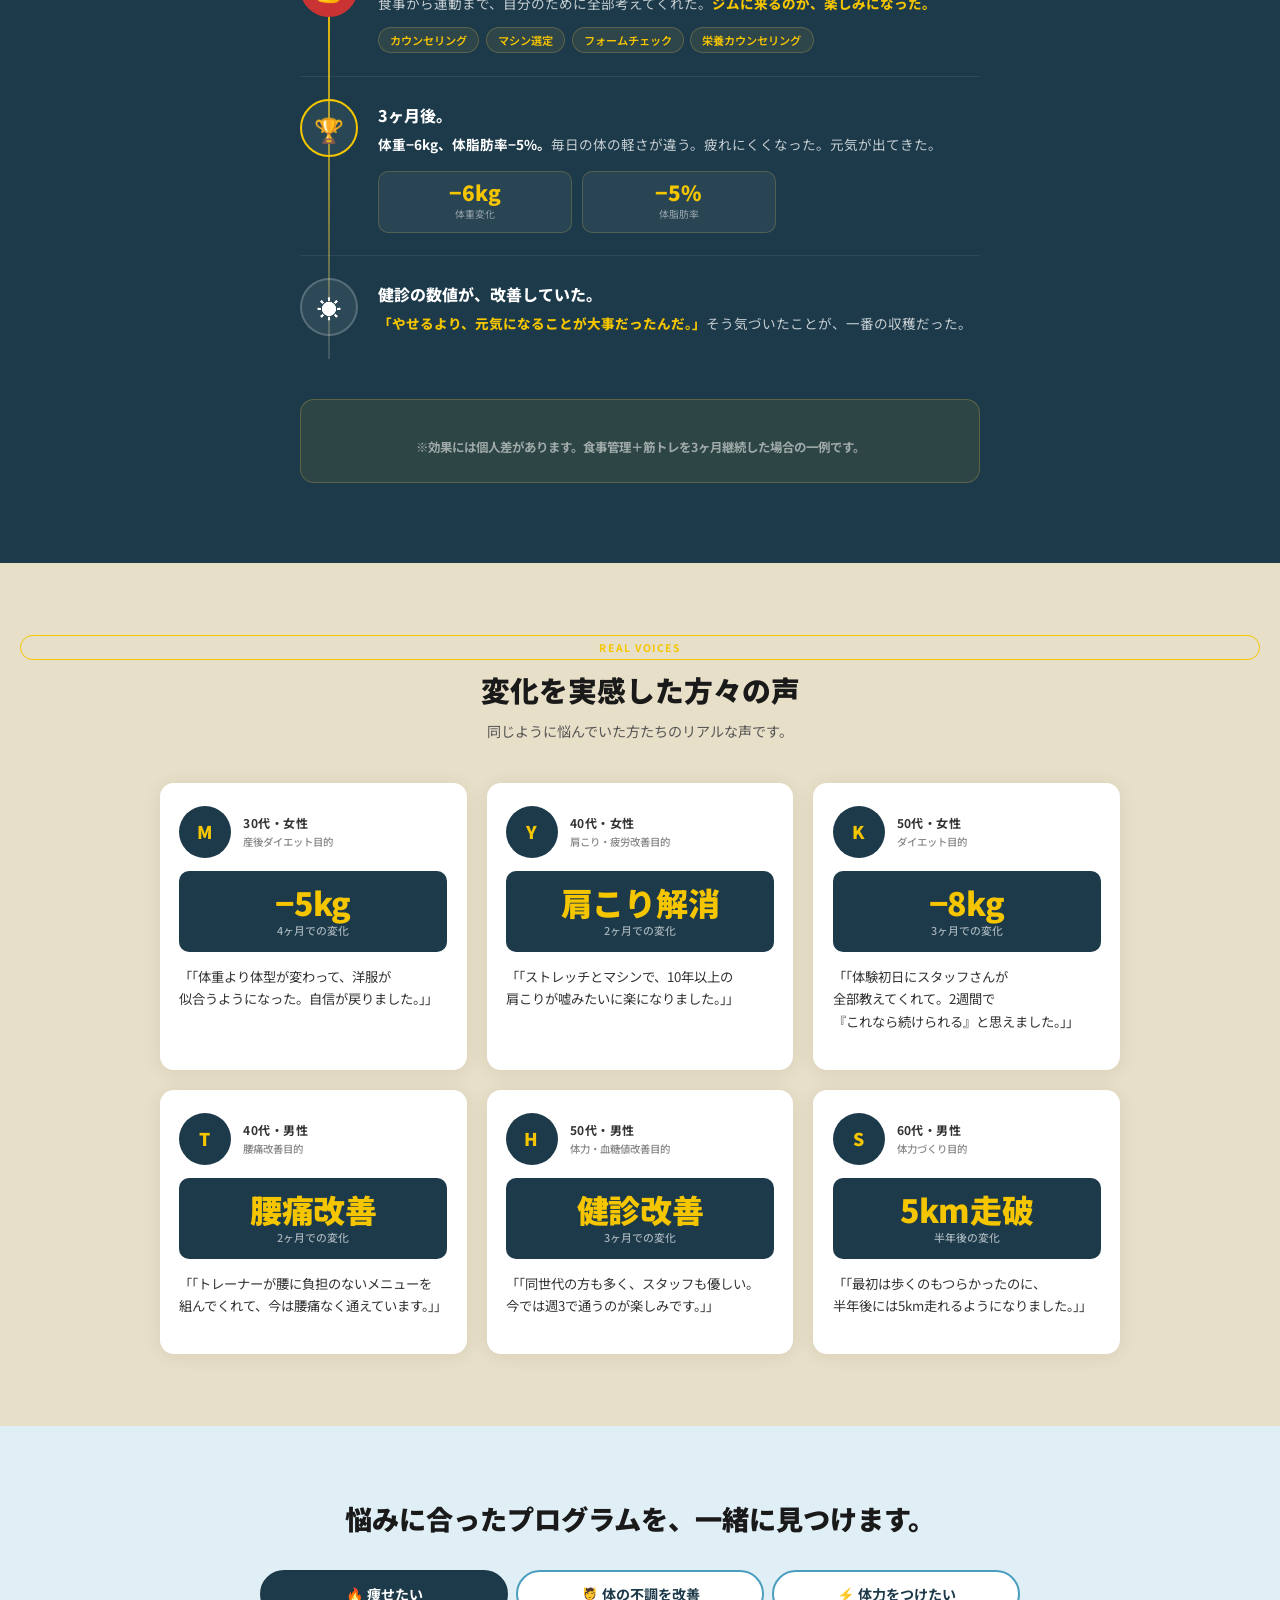
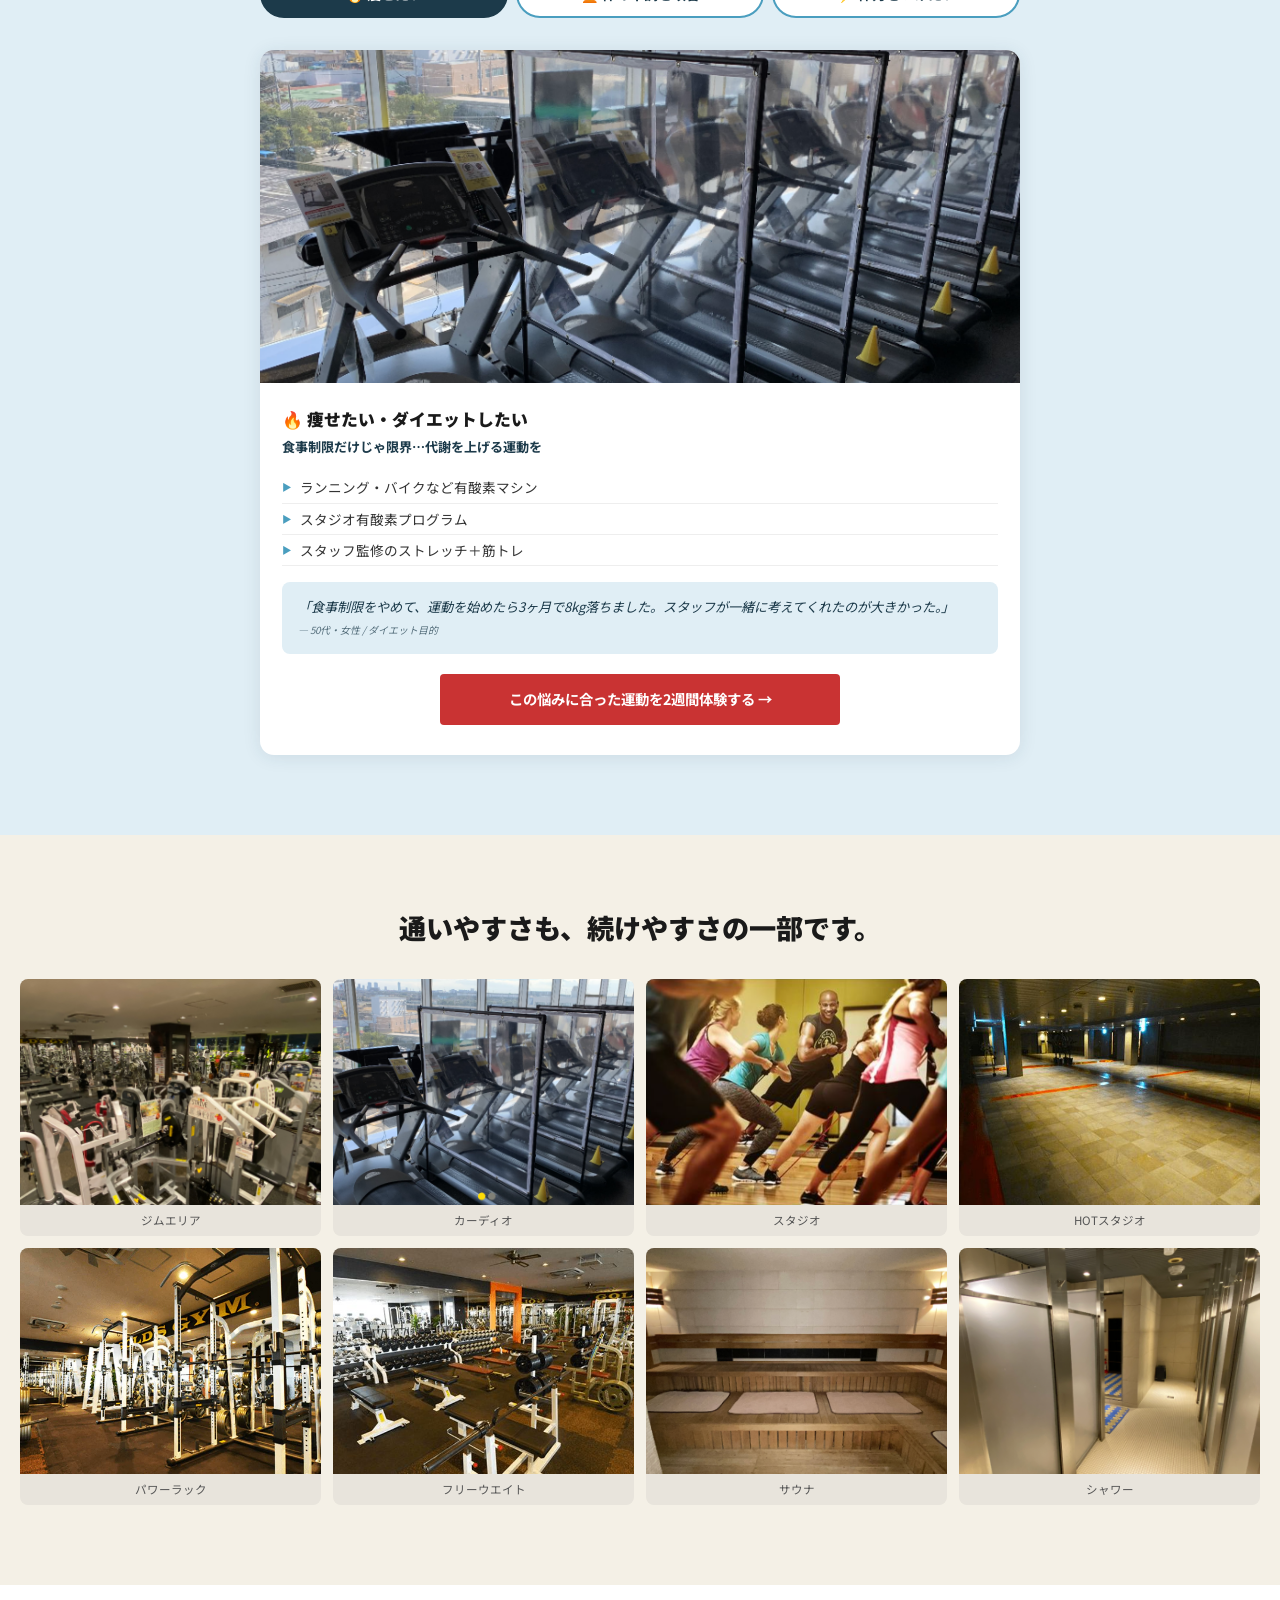
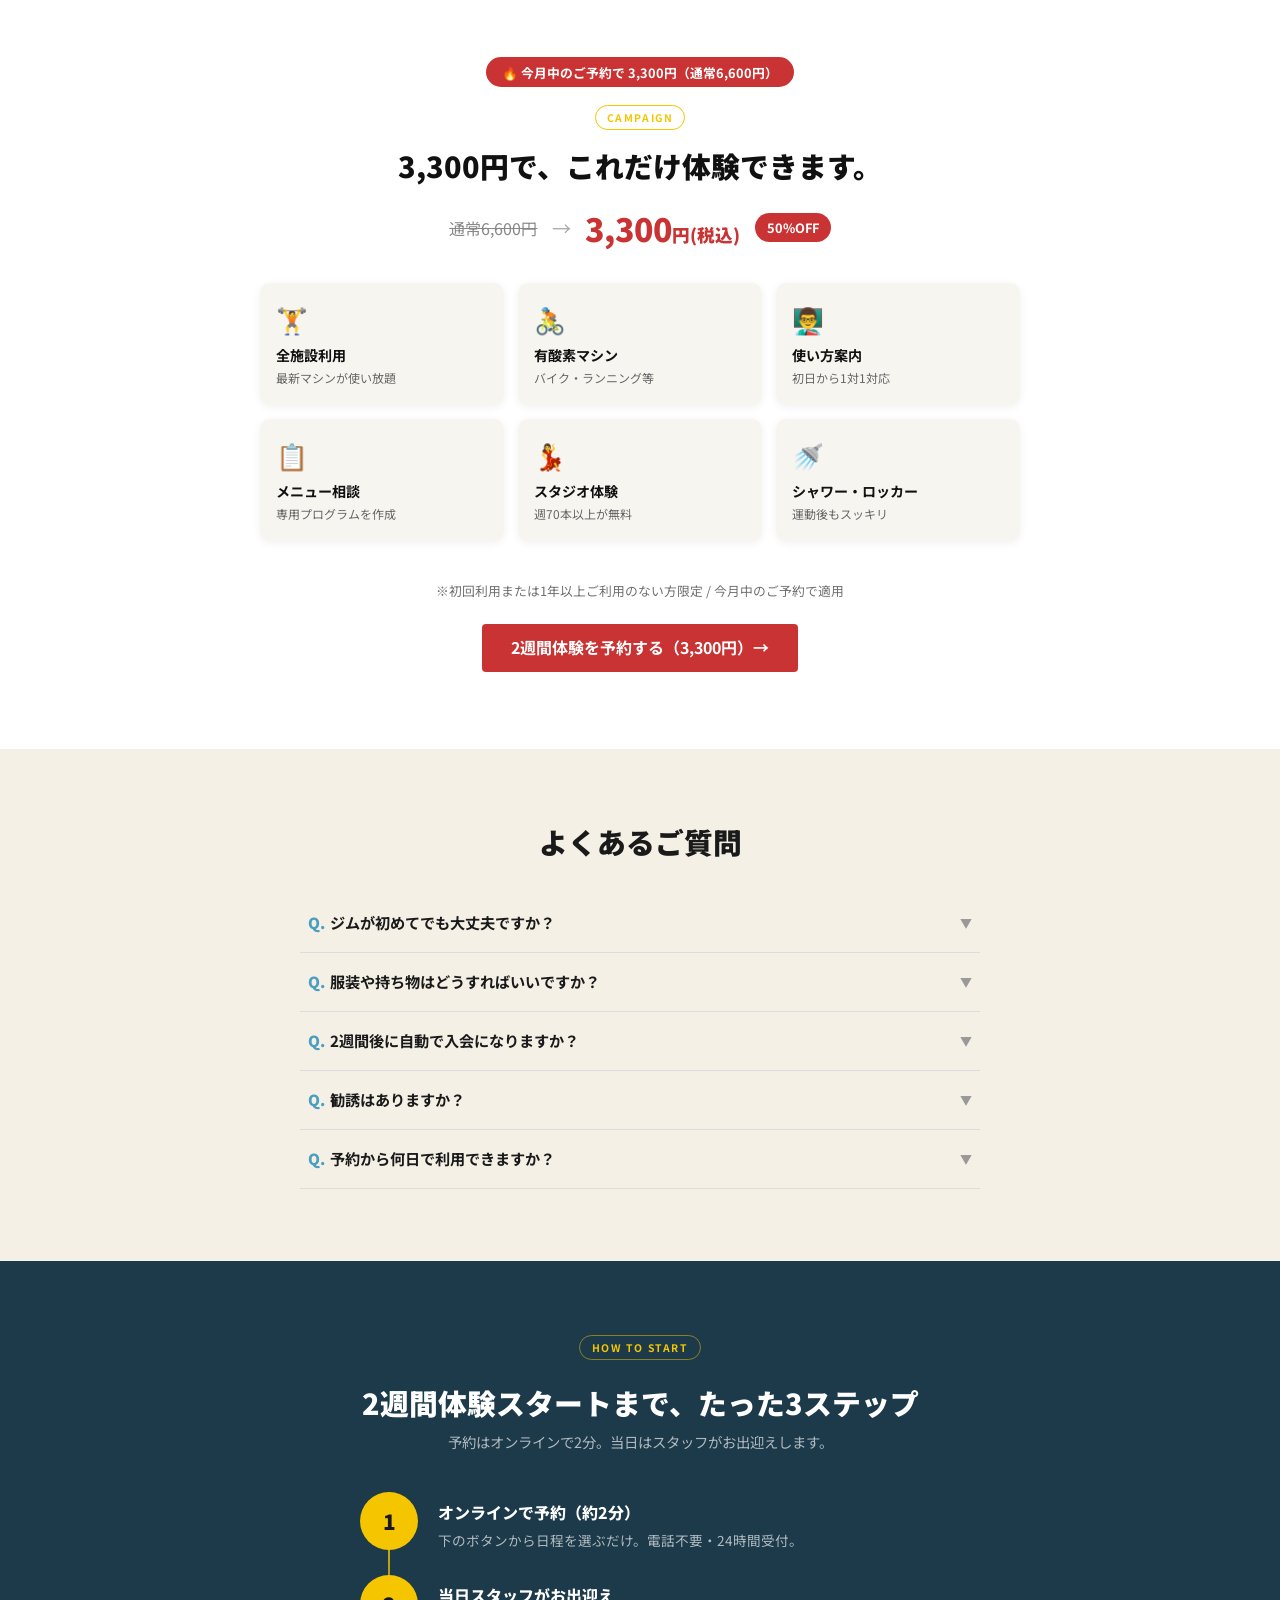
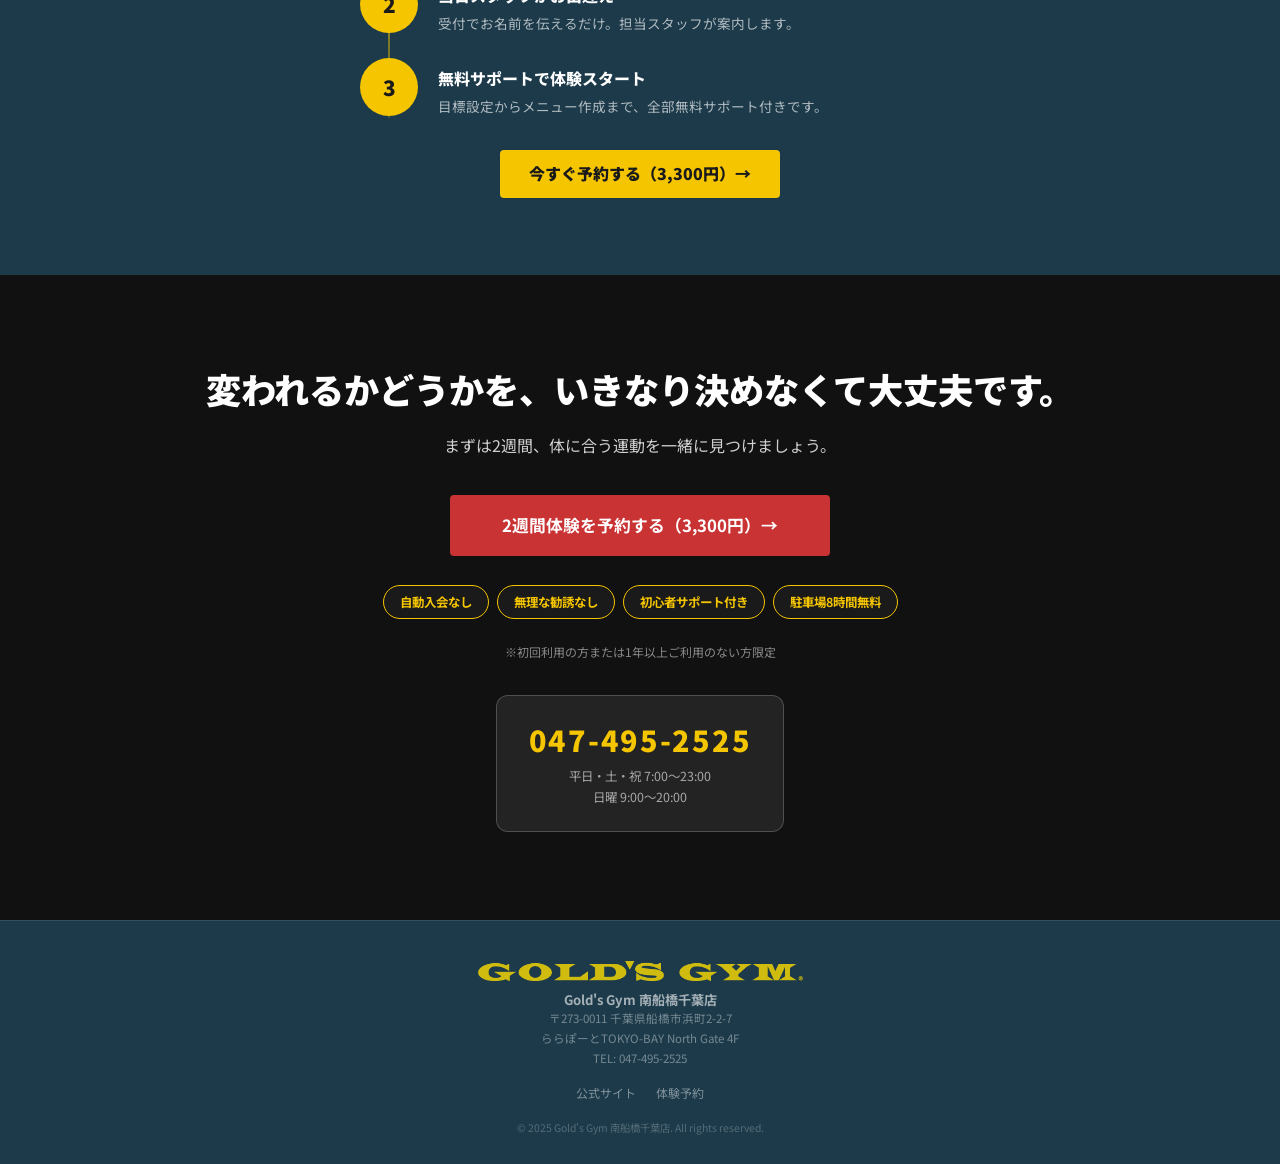
==== commit 10f4029a: "fix: スタジオレッスン 週50本→週70本以上に変更" ====
--- a/index.html
+++ b/index.html
@@ -1631,8 +1631,8 @@
       <p class="photo-card-cap">充実のカーディオマシン</p>
     </div>
     <div class="photo-card">
-      <img src="スタジオ1.png" alt="週50本以上のプログラム" loading="lazy" onerror="this.style.background='#ddd';this.style.minHeight='180px'">
-      <p class="photo-card-cap">週50本以上のプログラム</p>
+      <img src="スタジオ1.png" alt="週70本以上のプログラム" loading="lazy" onerror="this.style.background='#ddd';this.style.minHeight='180px'">
+      <p class="photo-card-cap">週70本以上のプログラム</p>
     </div>
   </div>
 </section>
@@ -2041,7 +2041,7 @@
     <div class="item-box">
       <div class="item-icon">💃</div>
       <p class="item-title">スタジオ体験</p>
-      <p class="item-desc">週50本以上が無料</p>
+      <p class="item-desc">週70本以上が無料</p>
     </div>
     <div class="item-box">
       <div class="item-icon">🚿</div>
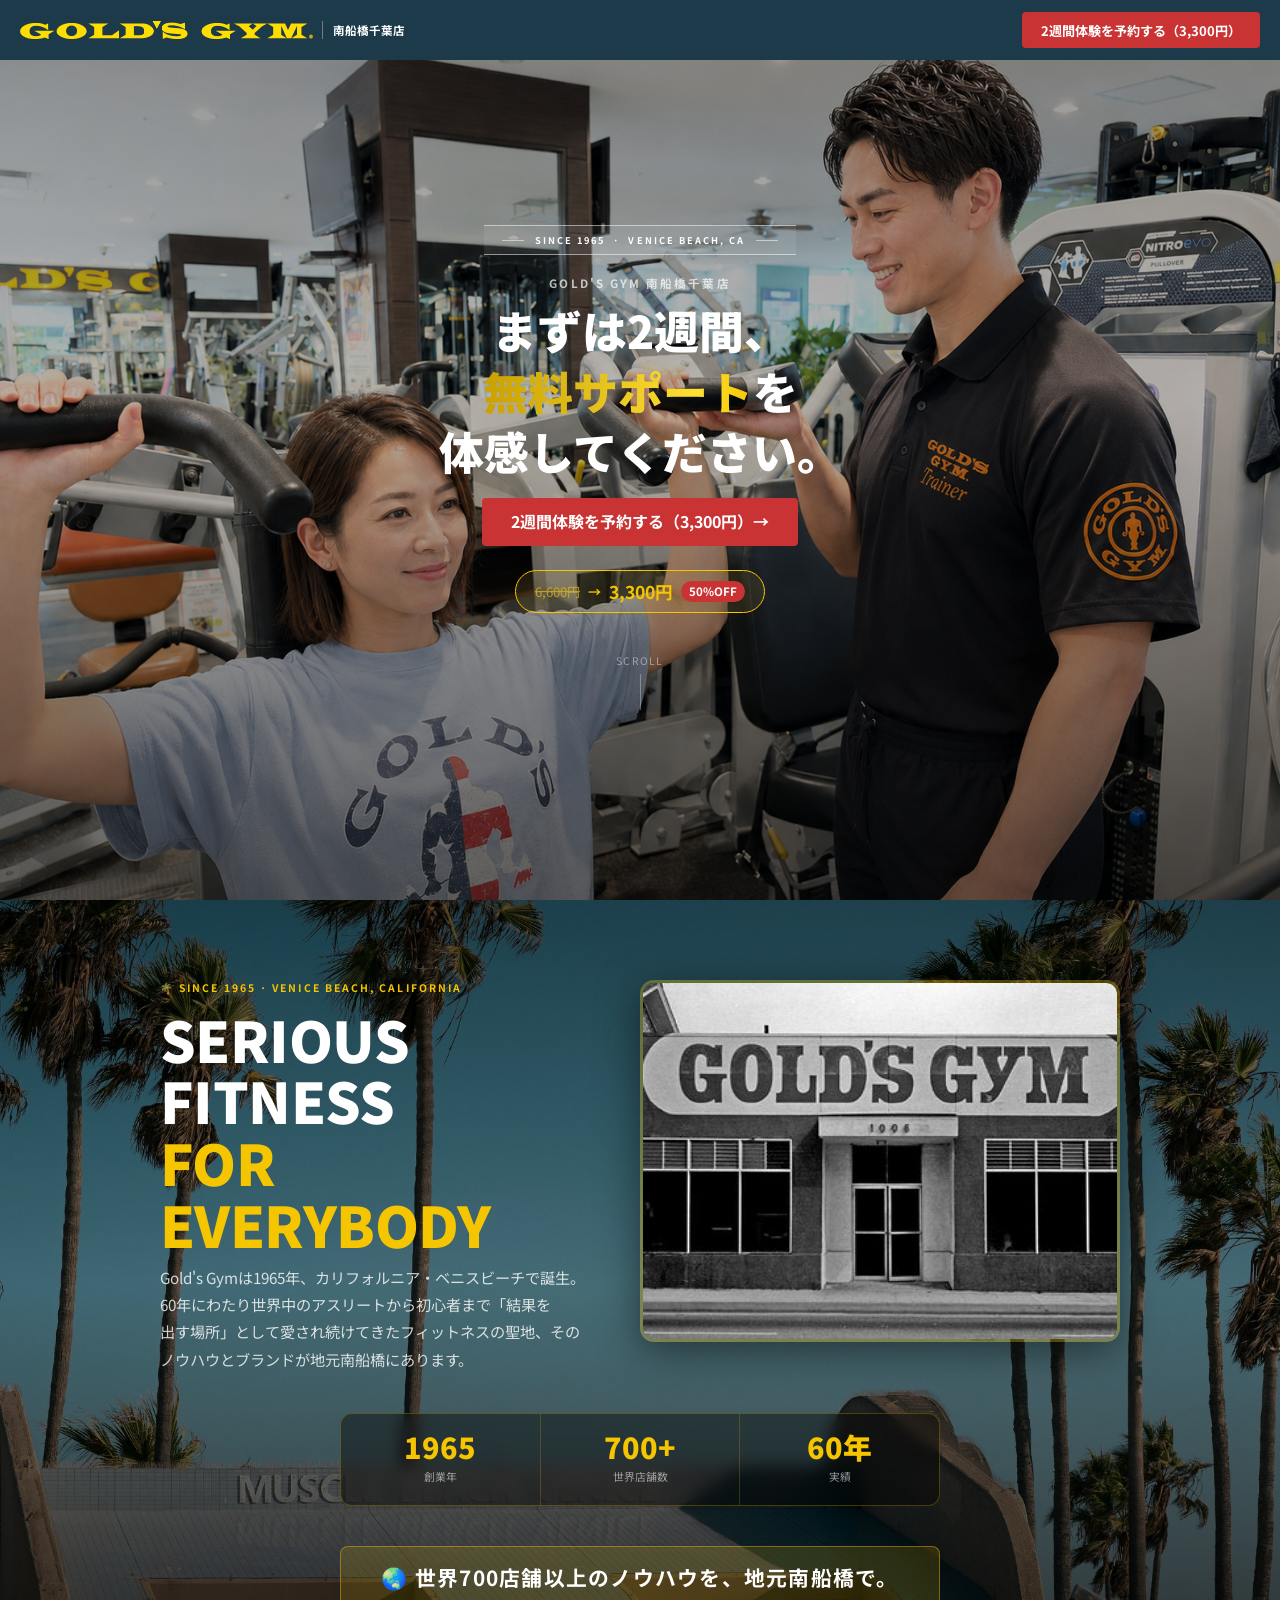
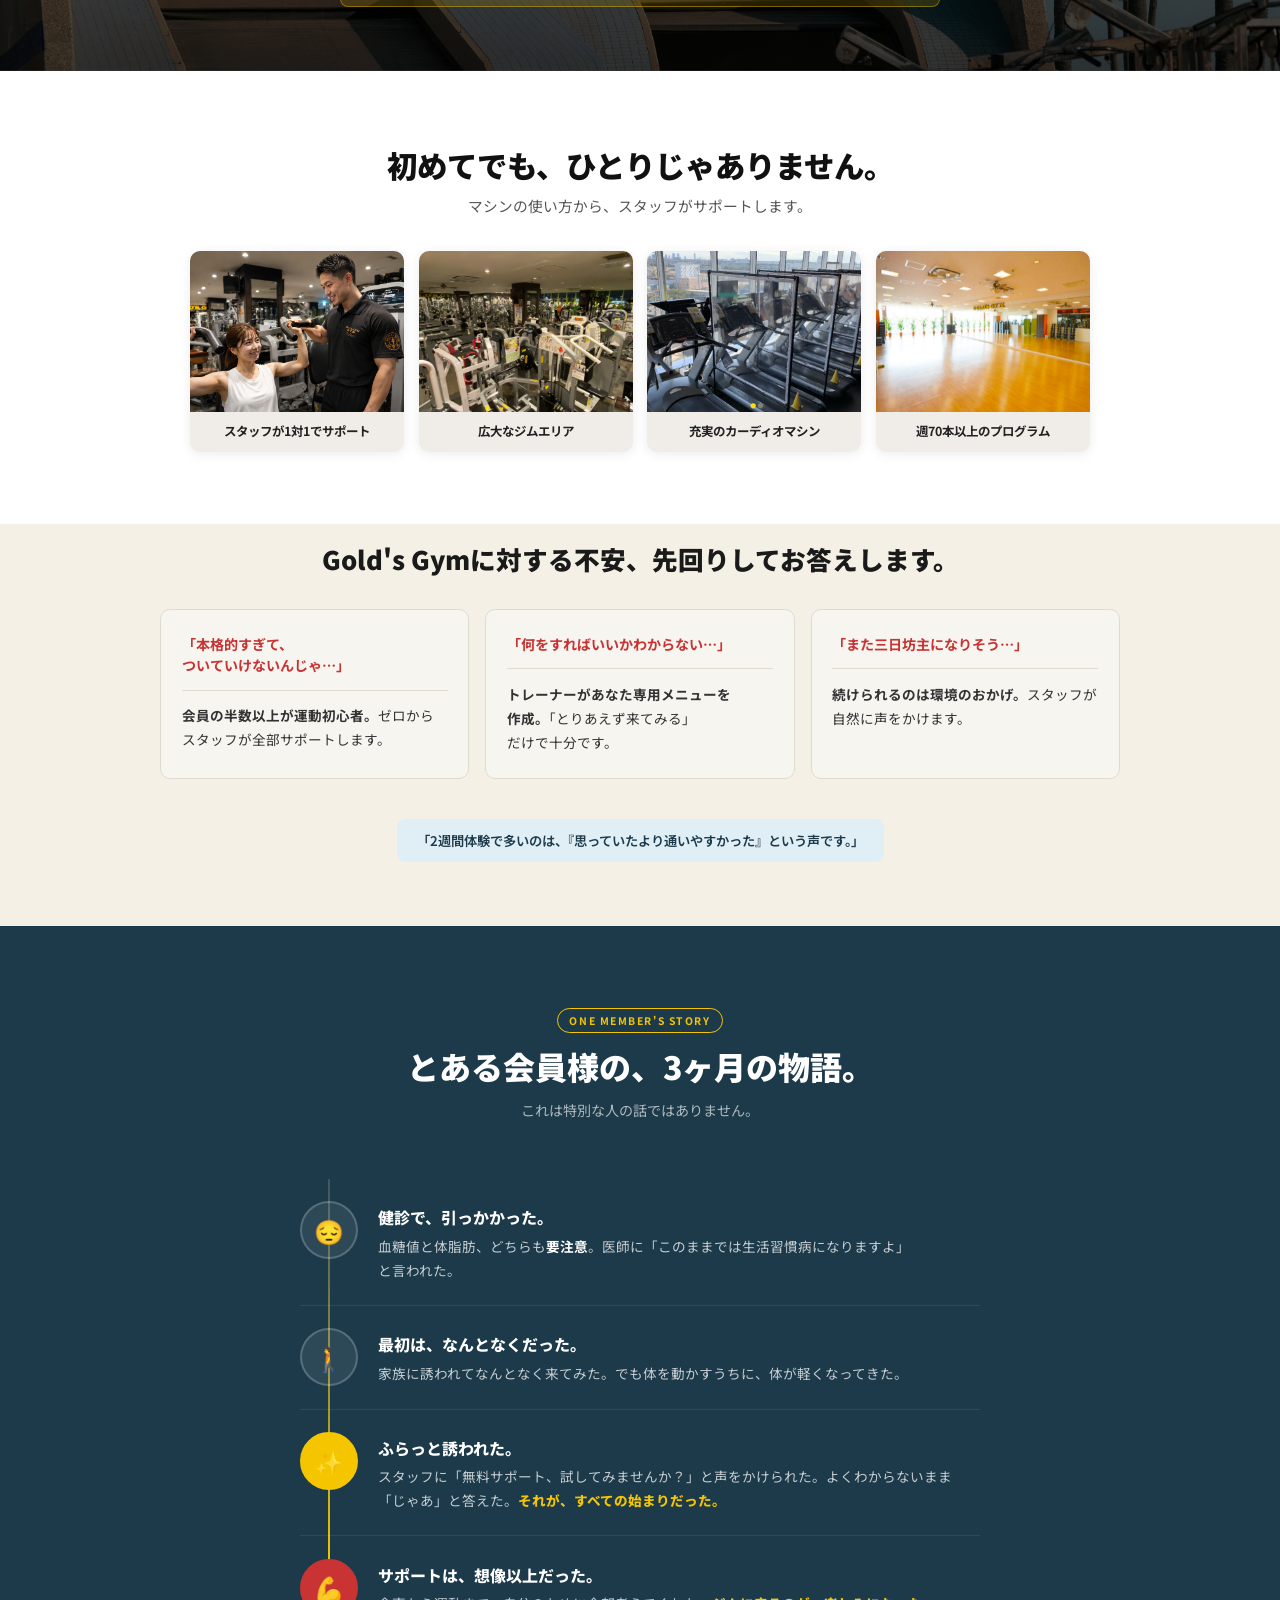
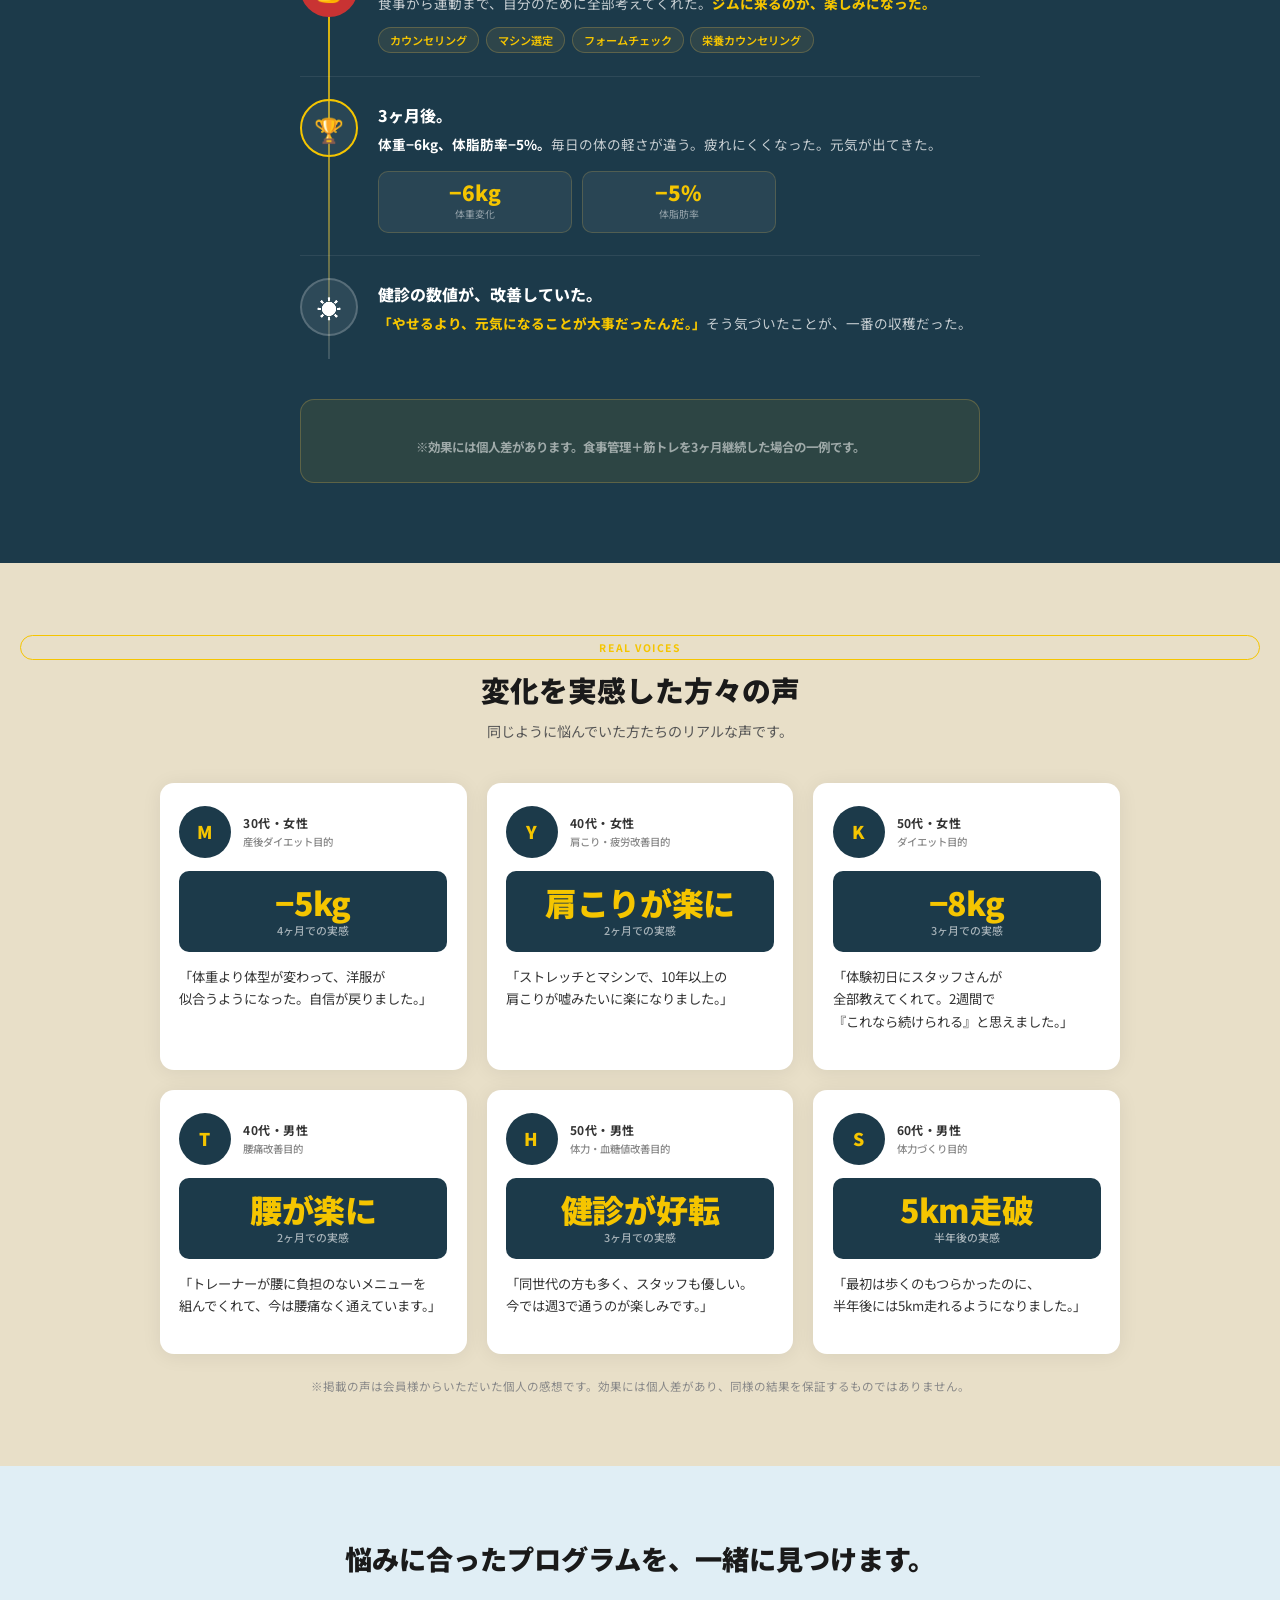
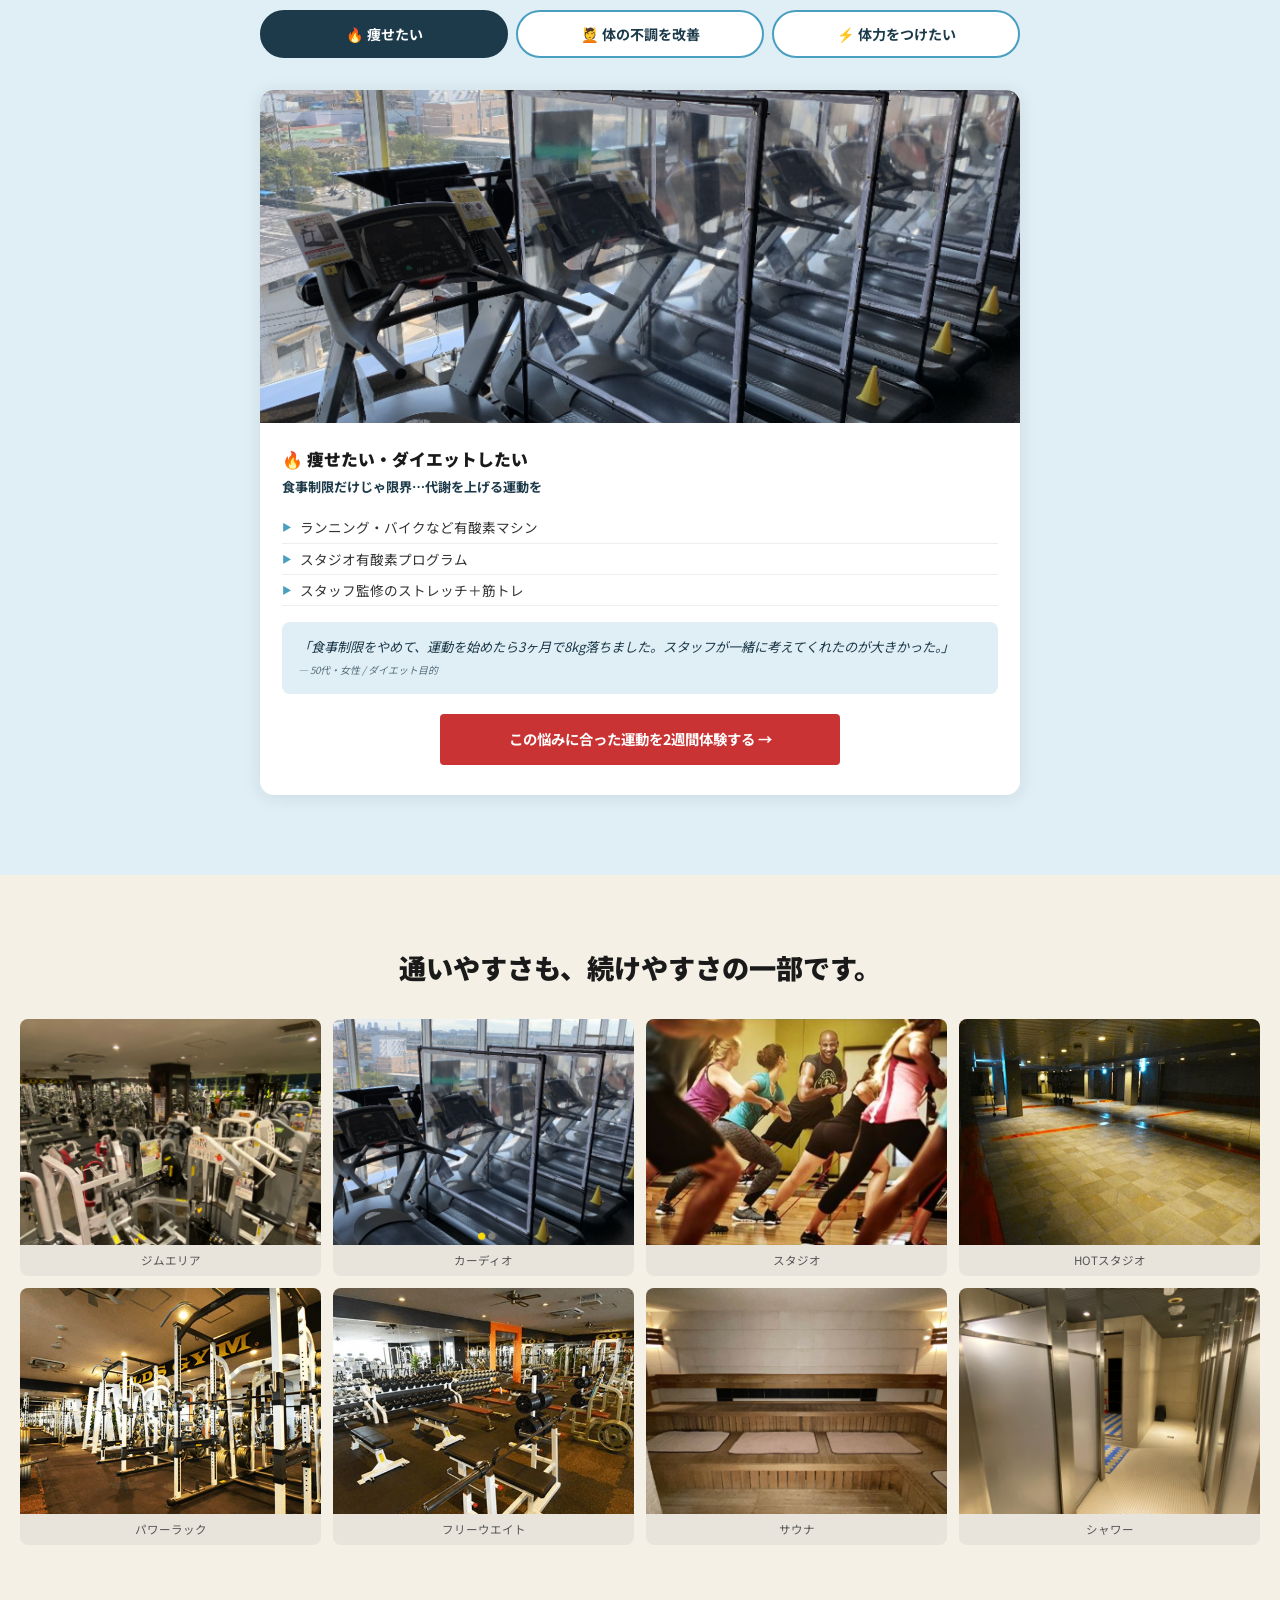
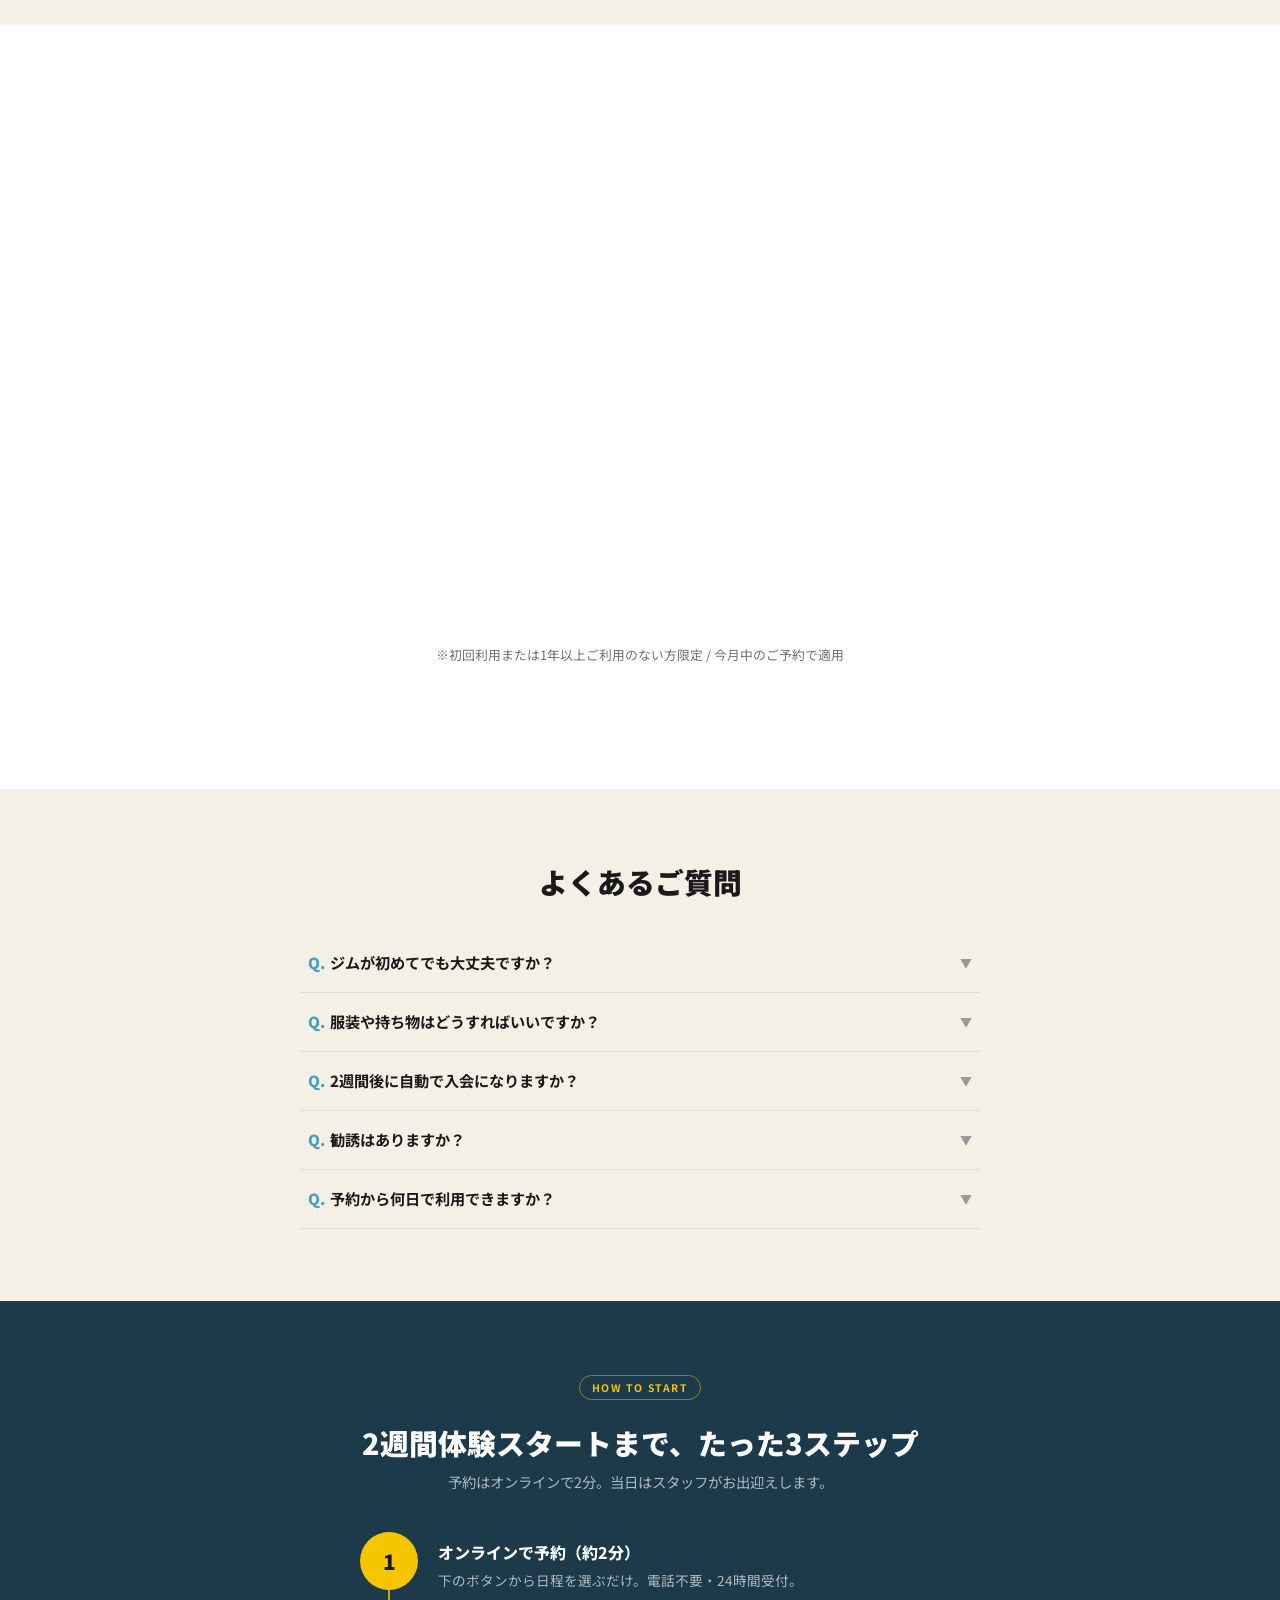
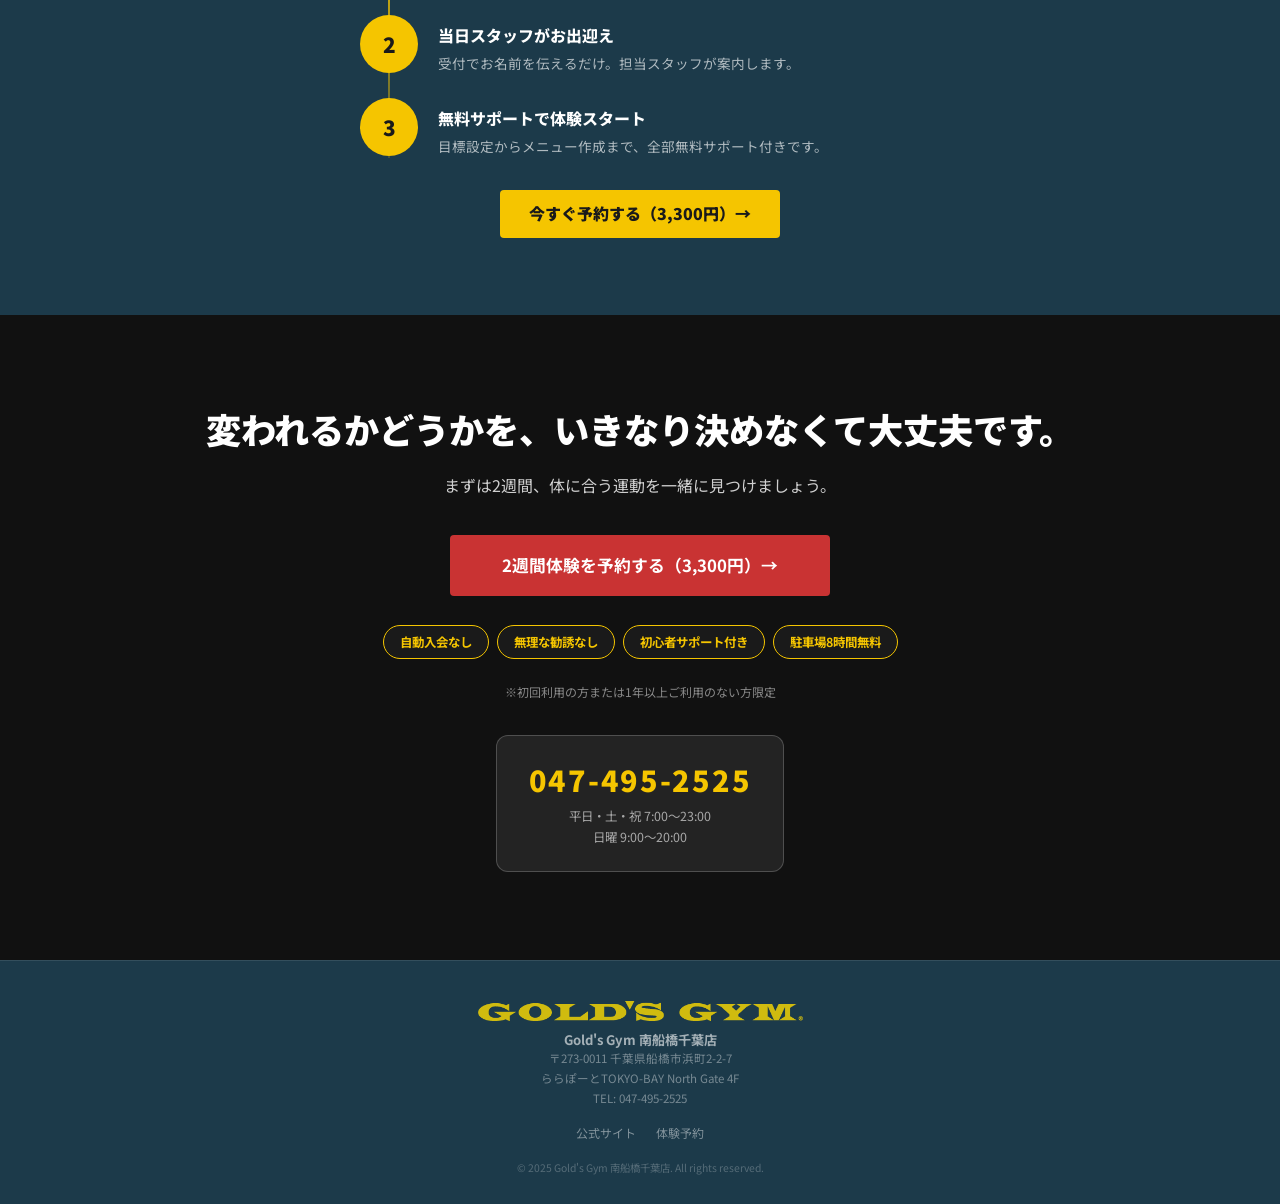
==== commit 10428ed2: "fix: お客様の声 - 二重鉤括弧修正・景表法対応（個人の感想・差異免責）" ====
--- a/index.html
+++ b/index.html
@@ -623,10 +623,7 @@
       line-height: 1.7;
       color: #333;
       margin-bottom: .9rem;
-      quotes: "「" "」";
-    }
-    .voice-quote::before { content: open-quote; }
-    .voice-quote::after  { content: close-quote; }
+    }
     .voice-result {
       font-size: .78rem;
       font-weight: 700;
@@ -1781,7 +1778,7 @@
         </div>
         <div class="ba-result">
           <p class="ba-result-num">−5kg</p>
-          <p class="ba-result-label">4ヶ月での変化</p>
+          <p class="ba-result-label">4ヶ月での実感</p>
         </div>
         <p class="voice-quote">「体重より体型が変わって、洋服が似合うようになった。自信が戻りました。」</p>
       </div>
@@ -1798,8 +1795,8 @@
           </div>
         </div>
         <div class="ba-result">
-          <p class="ba-result-num">肩こり解消</p>
-          <p class="ba-result-label">2ヶ月での変化</p>
+          <p class="ba-result-num">肩こりが楽に</p>
+          <p class="ba-result-label">2ヶ月での実感</p>
         </div>
         <p class="voice-quote">「ストレッチとマシンで、10年以上の肩こりが嘘みたいに楽になりました。」</p>
       </div>
@@ -1817,7 +1814,7 @@
         </div>
         <div class="ba-result">
           <p class="ba-result-num">−8kg</p>
-          <p class="ba-result-label">3ヶ月での変化</p>
+          <p class="ba-result-label">3ヶ月での実感</p>
         </div>
         <p class="voice-quote">「体験初日にスタッフさんが全部教えてくれて。2週間で『これなら続けられる』と思えました。」</p>
       </div>
@@ -1834,8 +1831,8 @@
           </div>
         </div>
         <div class="ba-result">
-          <p class="ba-result-num">腰痛改善</p>
-          <p class="ba-result-label">2ヶ月での変化</p>
+          <p class="ba-result-num">腰が楽に</p>
+          <p class="ba-result-label">2ヶ月での実感</p>
         </div>
         <p class="voice-quote">「トレーナーが腰に負担のないメニューを組んでくれて、今は腰痛なく通えています。」</p>
       </div>
@@ -1852,8 +1849,8 @@
           </div>
         </div>
         <div class="ba-result">
-          <p class="ba-result-num">健診改善</p>
-          <p class="ba-result-label">3ヶ月での変化</p>
+          <p class="ba-result-num">健診が好転</p>
+          <p class="ba-result-label">3ヶ月での実感</p>
         </div>
         <p class="voice-quote">「同世代の方も多く、スタッフも優しい。今では週3で通うのが楽しみです。」</p>
       </div>
@@ -1871,13 +1868,14 @@
         </div>
         <div class="ba-result">
           <p class="ba-result-num">5km走破</p>
-          <p class="ba-result-label">半年後の変化</p>
+          <p class="ba-result-label">半年後の実感</p>
         </div>
         <p class="voice-quote">「最初は歩くのもつらかったのに、半年後には5km走れるようになりました。」</p>
       </div>
     </div>
 
   </div>
+  <p style="text-align:center;font-size:.72rem;color:#888;margin-top:1.5rem;padding:0 1rem;">※掲載の声は会員様からいただいた個人の感想です。効果には個人差があり、同様の結果を保証するものではありません。</p>
 </section>
 
 <!-- ===========================
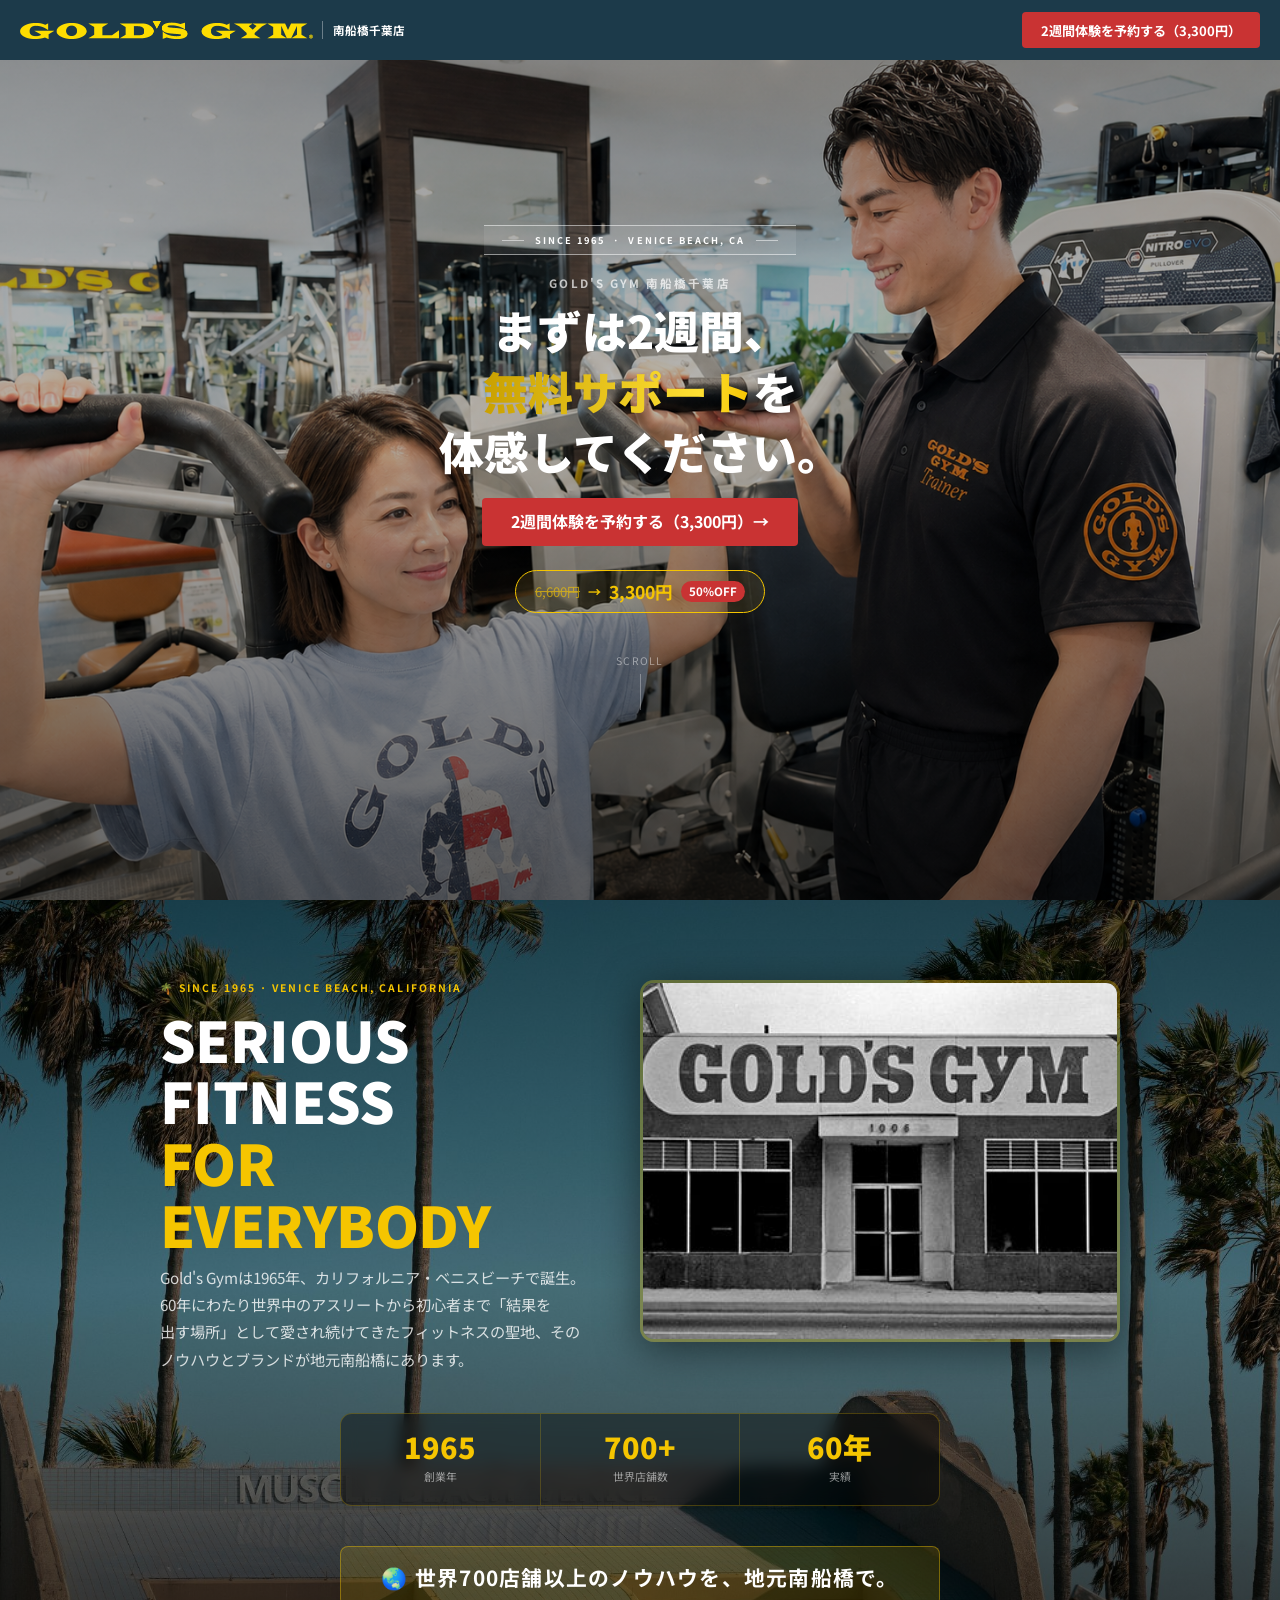
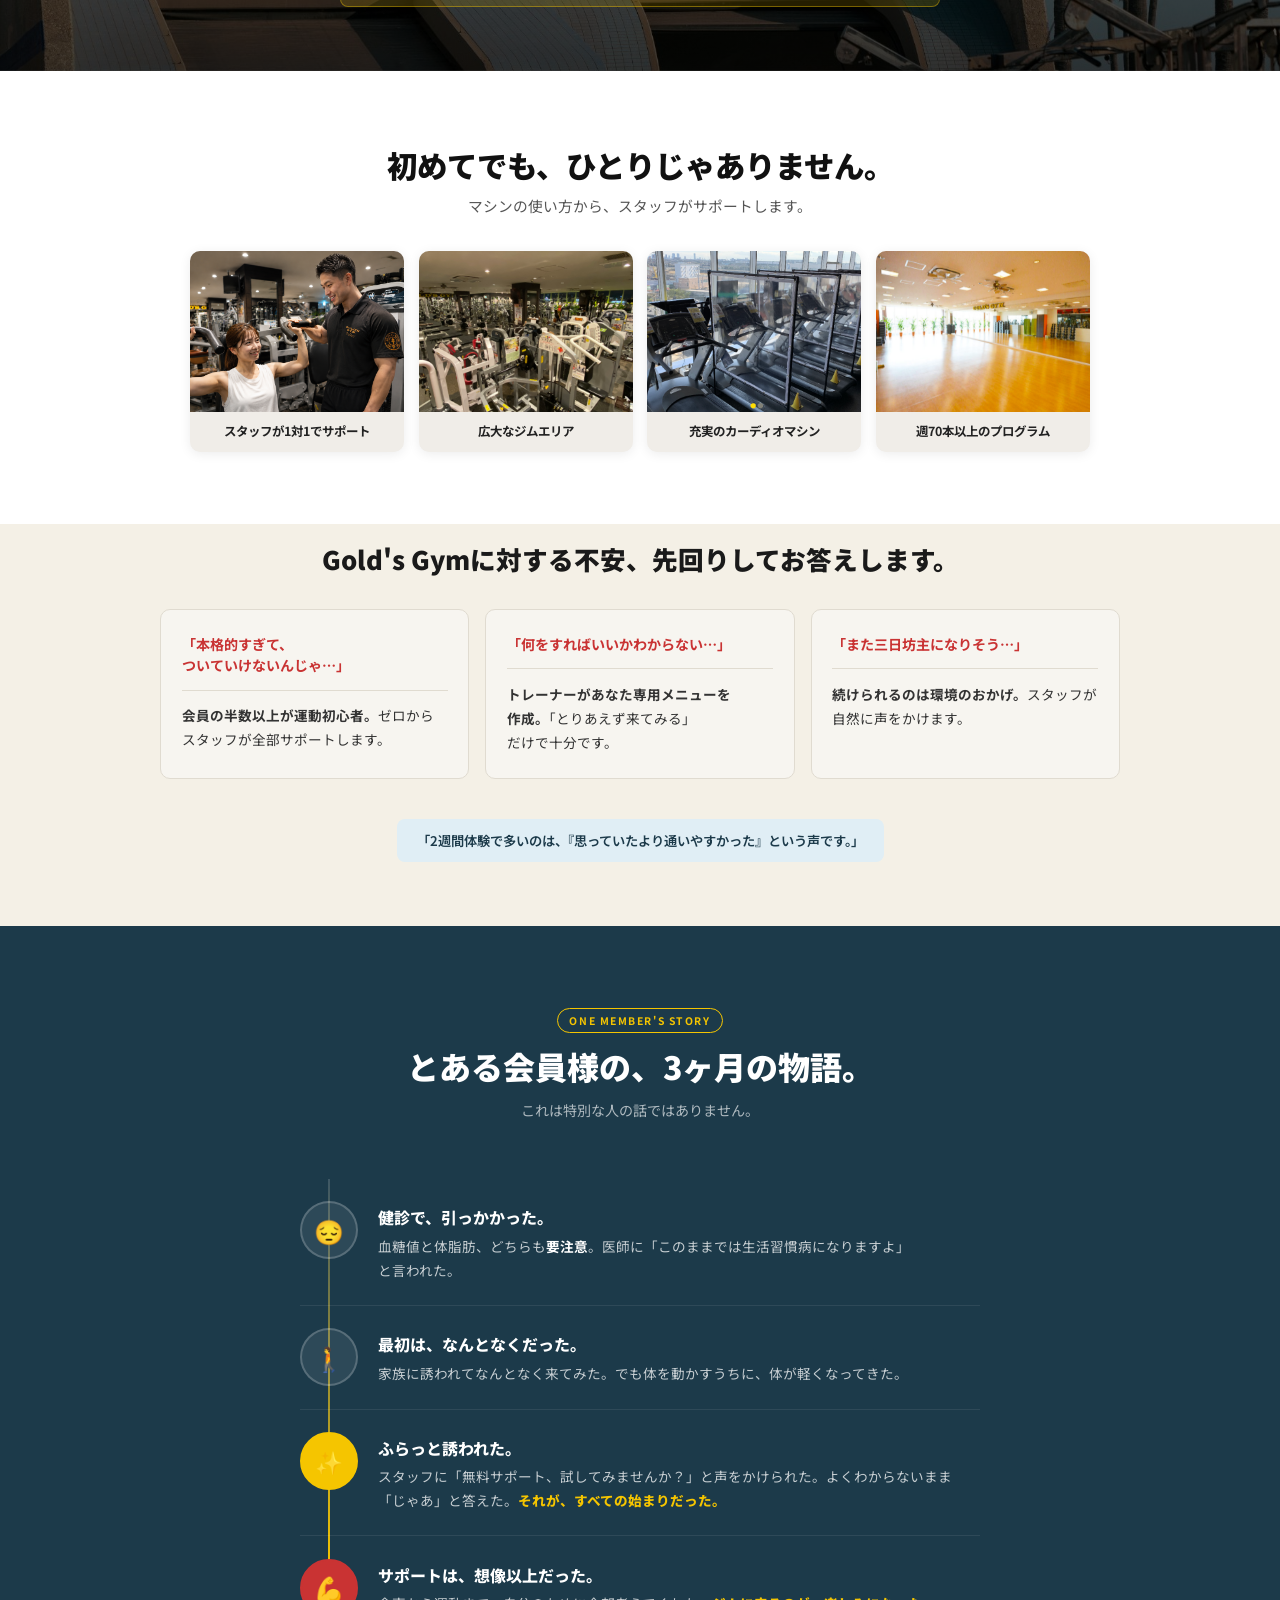
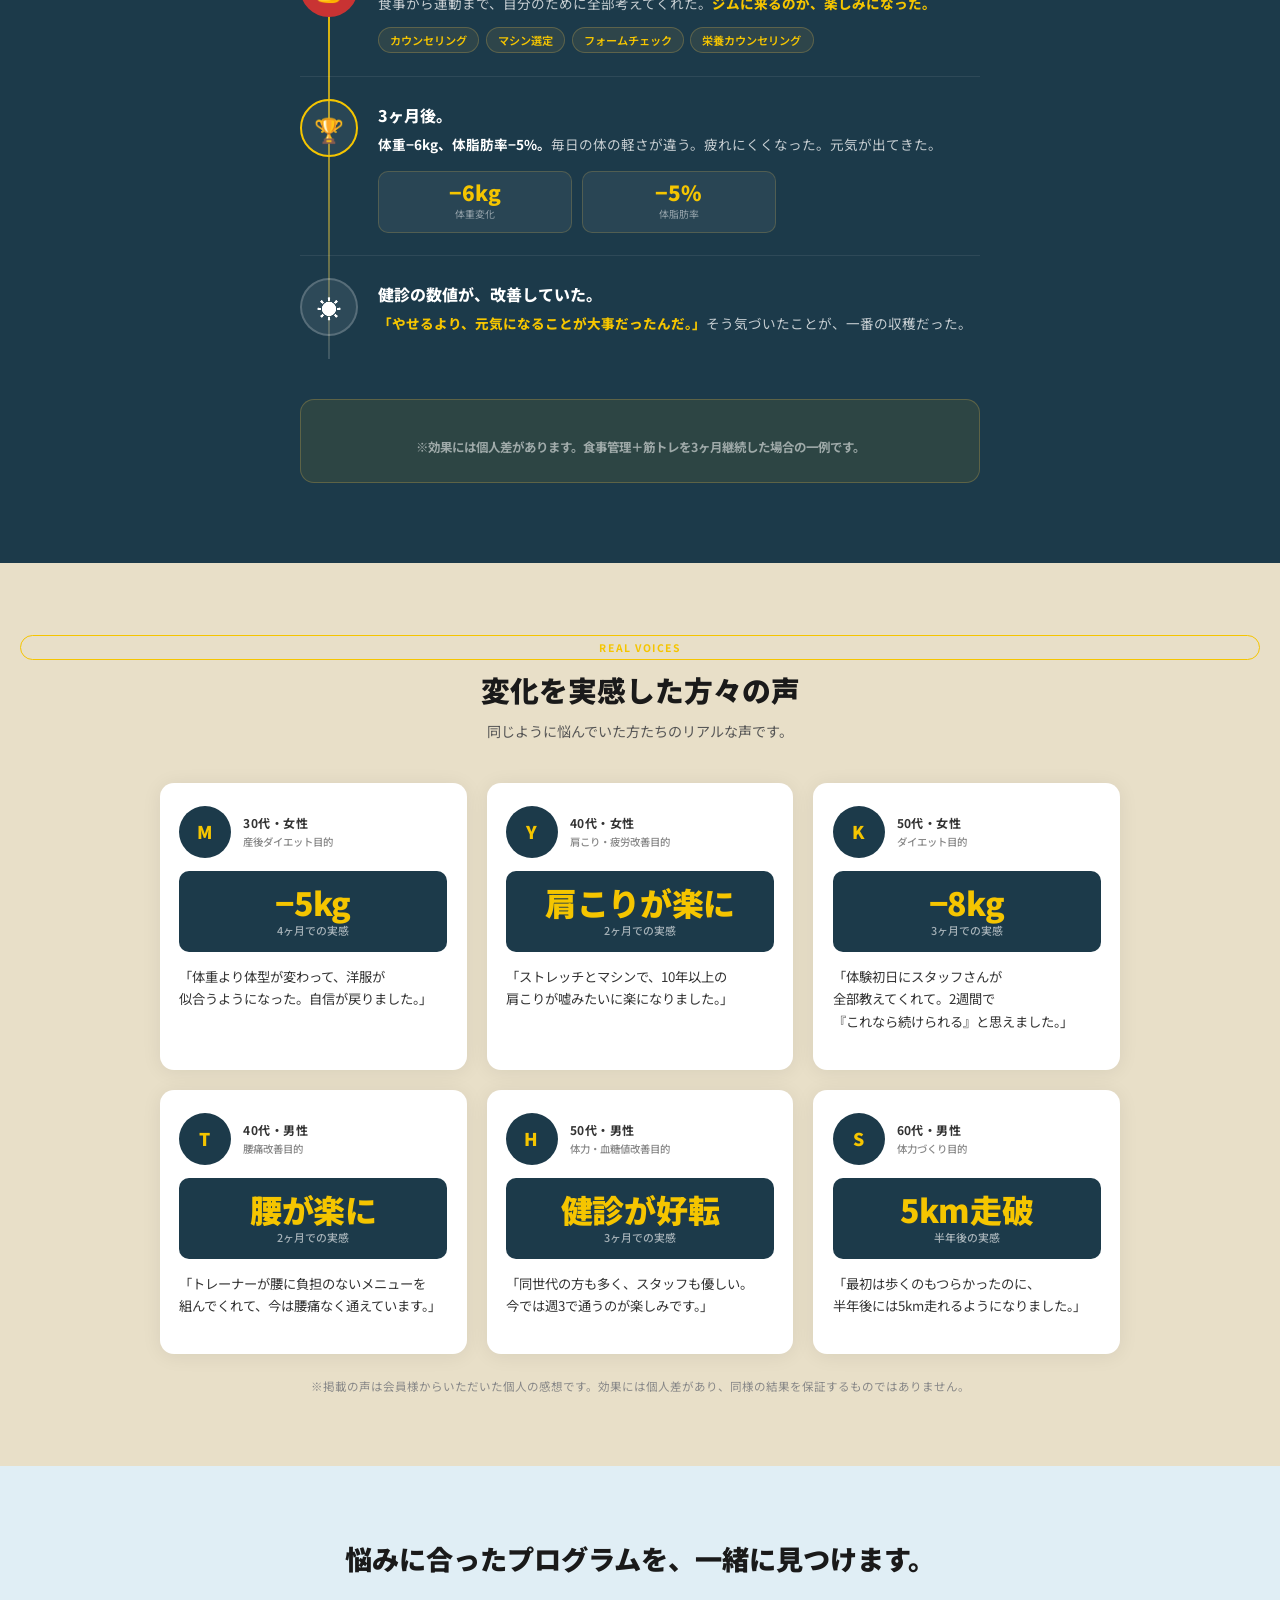
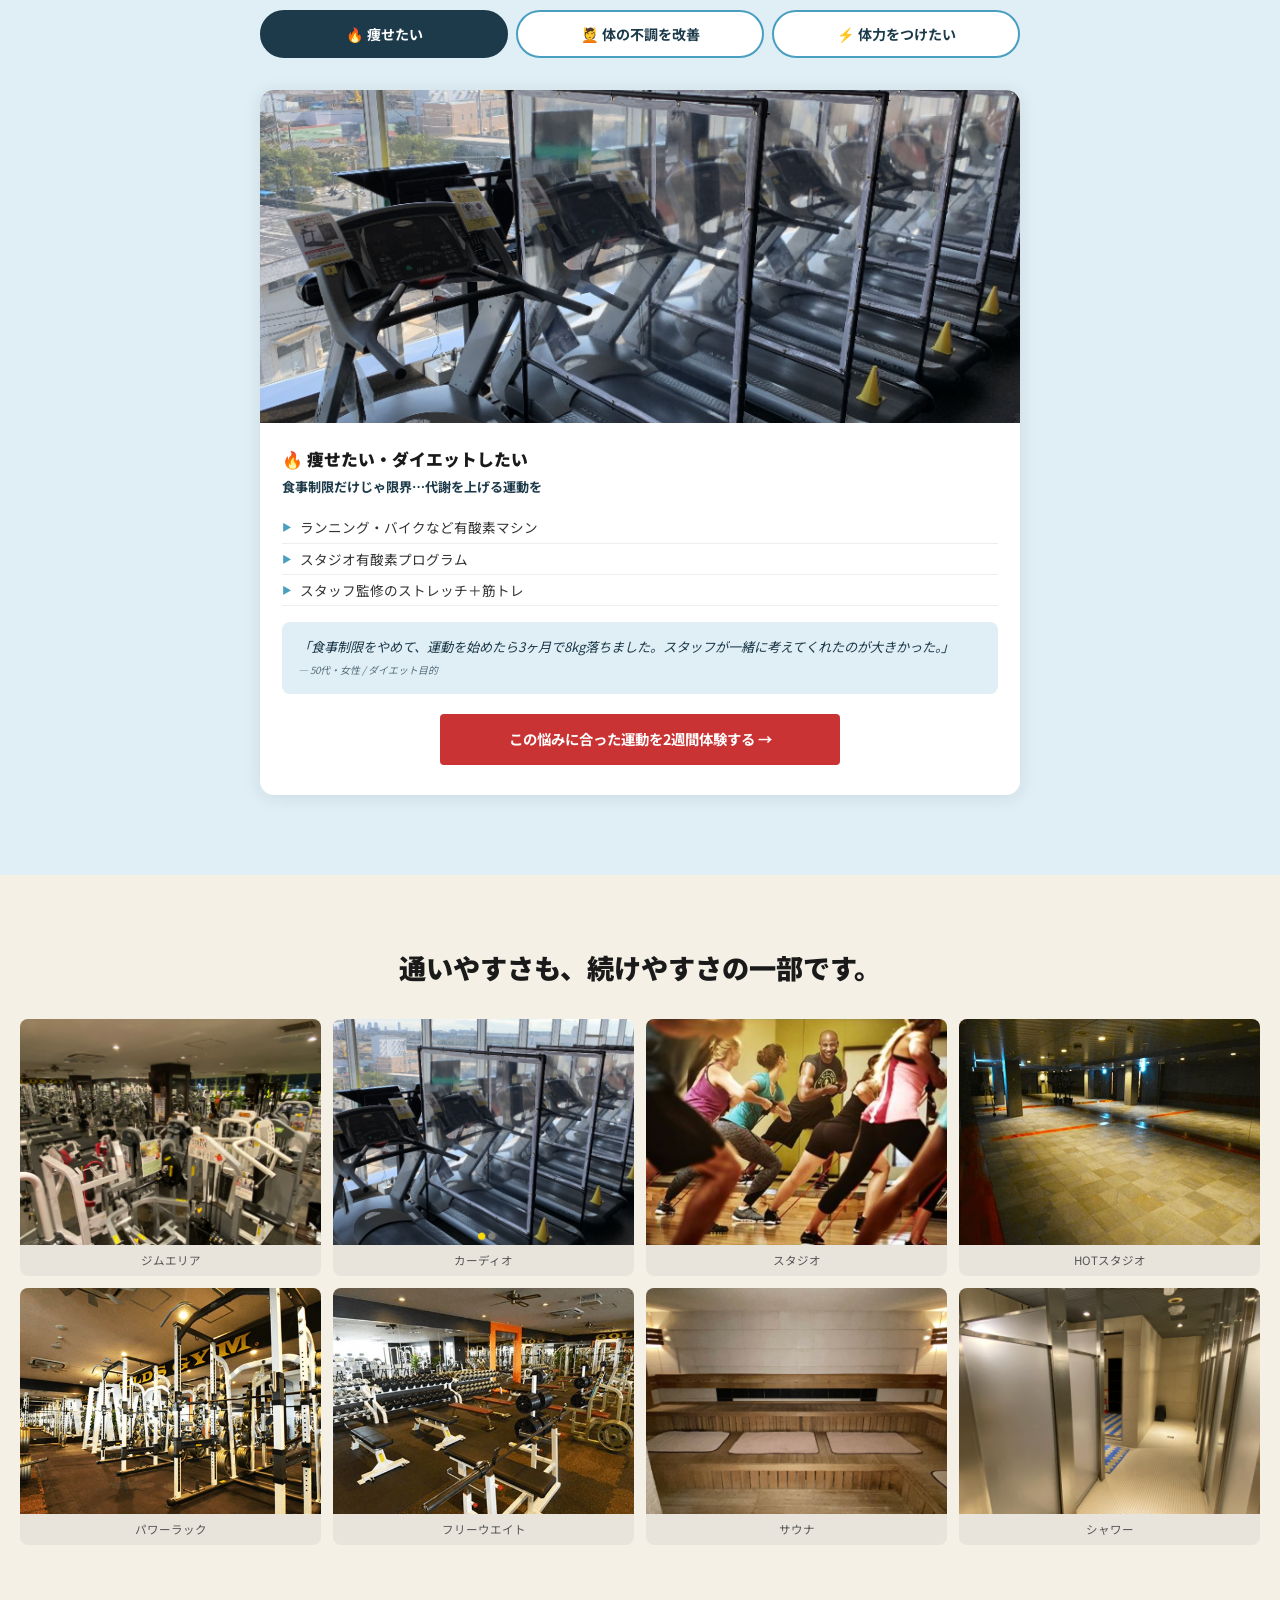
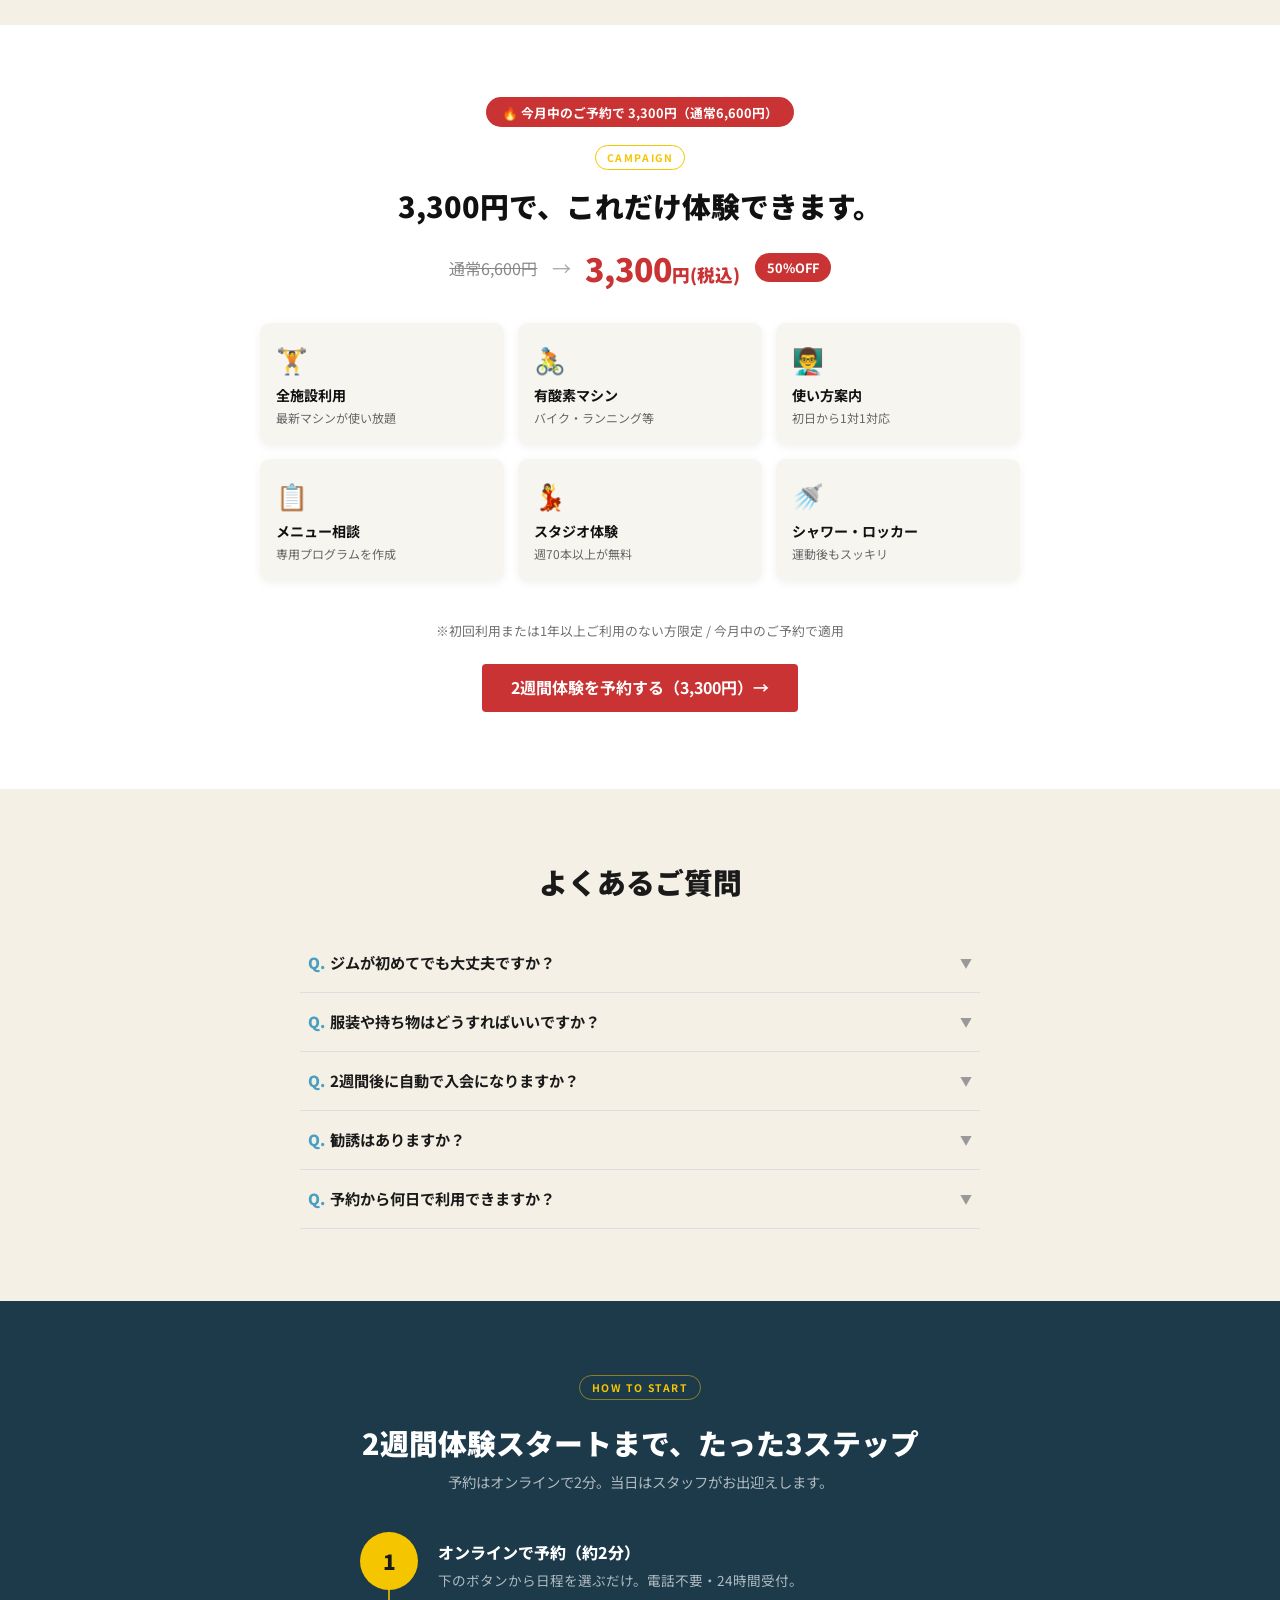
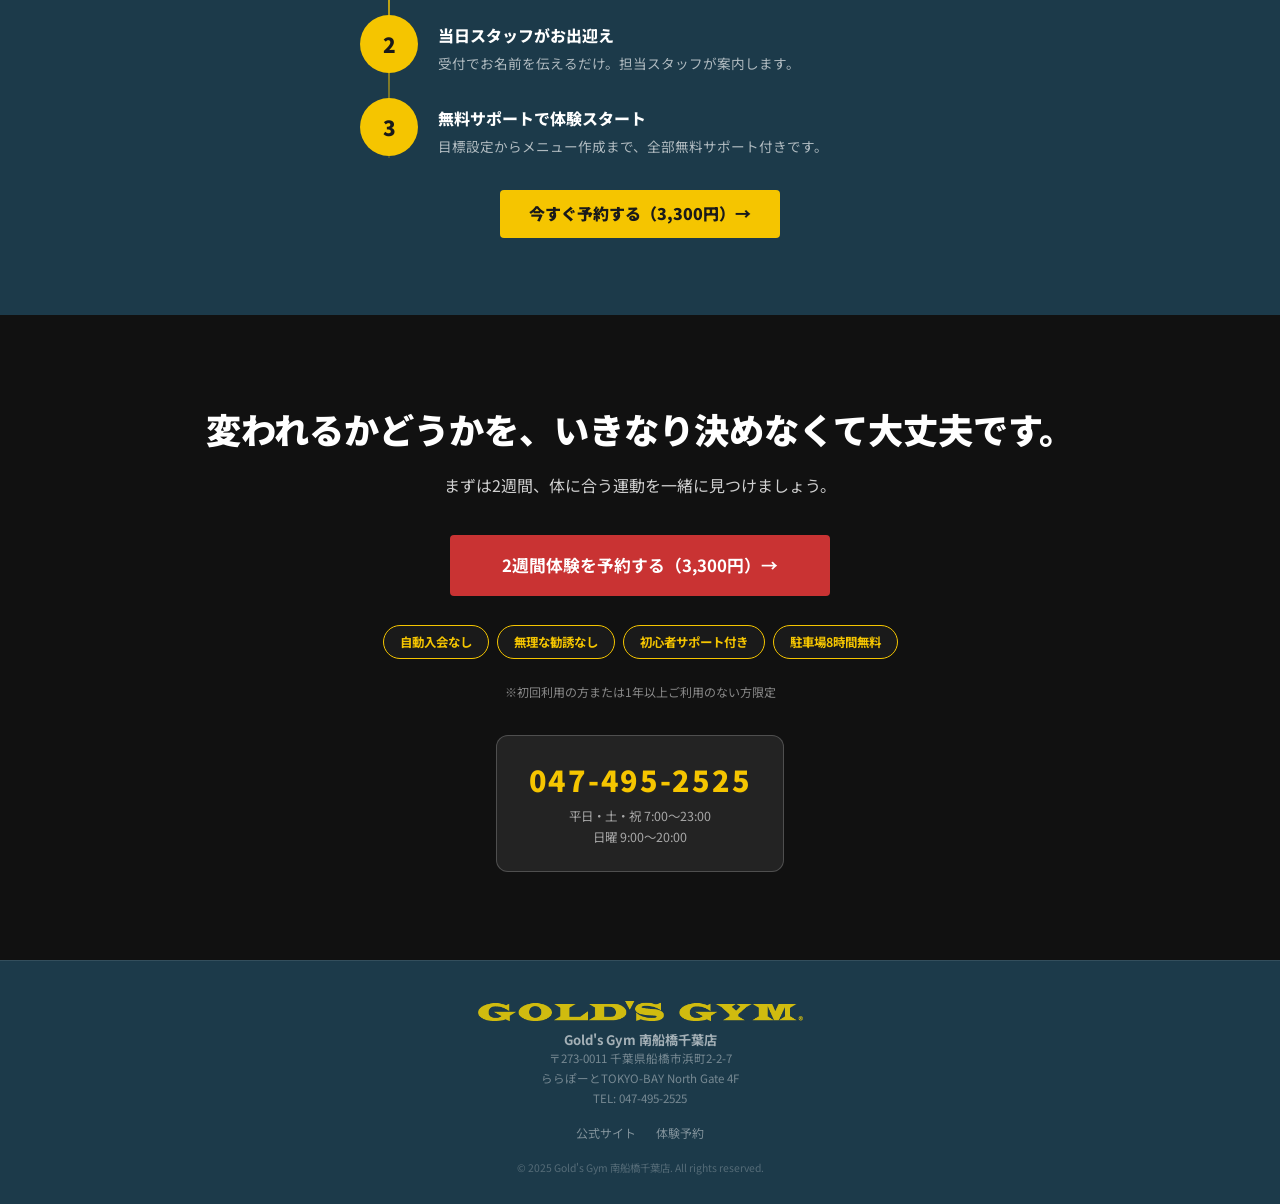
==== commit 98a83468: "fix: 体験申込リンクにCLUB_CD=000054を追加（全10箇所） Co-Authored-By: Claude Sonnet 4.6 <noreply@anthropic.com>" ====
--- a/index.html
+++ b/index.html
@@ -1534,13 +1534,13 @@
     <div class="header-sep"></div>
     <span class="header-store">南船橋千葉店</span>
   </div>
-  <a class="btn-red header-cta" href="https://www.goldsgym-membership.jp/kengaku/visits/entry?MODE=2" target="_blank" rel="noopener noreferrer">2週間体験を予約する（3,300円）</a>
+  <a class="btn-red header-cta" href="https://www.goldsgym-membership.jp/kengaku/visits/entry?MODE=2&CLUB_CD=000054" target="_blank" rel="noopener noreferrer">2週間体験を予約する（3,300円）</a>
 </header>
 
 <!-- ===========================
      2. STICKY CTA (mobile)
 =========================== -->
-<a id="sticky-cta" href="https://www.goldsgym-membership.jp/kengaku/visits/entry?MODE=2" target="_blank" rel="noopener noreferrer">
+<a id="sticky-cta" href="https://www.goldsgym-membership.jp/kengaku/visits/entry?MODE=2&CLUB_CD=000054" target="_blank" rel="noopener noreferrer">
   2週間体験を予約する（3,300円）→
 </a>
 
@@ -1556,7 +1556,7 @@
     </h1>
     <!-- CTA ボタン -->
     <div class="h-anim h5">
-      <a class="btn-red" href="https://www.goldsgym-membership.jp/kengaku/visits/entry?MODE=2" target="_blank" rel="noopener noreferrer">
+      <a class="btn-red" href="https://www.goldsgym-membership.jp/kengaku/visits/entry?MODE=2&CLUB_CD=000054" target="_blank" rel="noopener noreferrer">
         2週間体験を予約する（3,300円）→
       </a>
     </div>
@@ -1908,7 +1908,7 @@
         </ul>
         <div class="worry-card-voice">「食事制限をやめて、運動を始めたら3ヶ月で8kg落ちました。スタッフが一緒に考えてくれたのが大きかった。」<br><small style="font-size:.75em;opacity:.7;">— 50代・女性 / ダイエット目的</small></div>
         <div class="worry-card-cta">
-          <a class="btn-red" href="https://www.goldsgym-membership.jp/kengaku/visits/entry?MODE=2" target="_blank" rel="noopener noreferrer">
+          <a class="btn-red" href="https://www.goldsgym-membership.jp/kengaku/visits/entry?MODE=2&CLUB_CD=000054" target="_blank" rel="noopener noreferrer">
             この悩みに合った運動を2週間体験する →
           </a>
         </div>
@@ -1928,7 +1928,7 @@
         </ul>
         <div class="worry-card-voice">「10年悩んだ腰痛が2ヶ月で大幅改善。激しい運動は一切しなくて大丈夫でした。」<br><small style="font-size:.75em;opacity:.7;">— 40代・男性 / 腰痛改善目的</small></div>
         <div class="worry-card-cta">
-          <a class="btn-red" href="https://www.goldsgym-membership.jp/kengaku/visits/entry?MODE=2" target="_blank" rel="noopener noreferrer">
+          <a class="btn-red" href="https://www.goldsgym-membership.jp/kengaku/visits/entry?MODE=2&CLUB_CD=000054" target="_blank" rel="noopener noreferrer">
             この悩みに合った運動を2週間体験する →
           </a>
         </div>
@@ -1948,7 +1948,7 @@
         </ul>
         <div class="worry-card-voice">「半年後には5km走れるようになりました。最初は歩くのもつらかったのに。」<br><small style="font-size:.75em;opacity:.7;">— 60代・男性 / 体力づくり目的</small></div>
         <div class="worry-card-cta">
-          <a class="btn-red" href="https://www.goldsgym-membership.jp/kengaku/visits/entry?MODE=2" target="_blank" rel="noopener noreferrer">
+          <a class="btn-red" href="https://www.goldsgym-membership.jp/kengaku/visits/entry?MODE=2&CLUB_CD=000054" target="_blank" rel="noopener noreferrer">
             この悩みに合った運動を2週間体験する →
           </a>
         </div>
@@ -2049,7 +2049,7 @@
   </div>
   <p class="fi" style="font-size:.8rem;opacity:.6;margin-top:.5rem;">※初回利用または1年以上ご利用のない方限定 / 今月中のご予約で適用</p>
   <div style="margin-top:1.5rem;" class="fi">
-    <a class="btn-red" href="https://www.goldsgym-membership.jp/kengaku/visits/entry?MODE=2" target="_blank" rel="noopener noreferrer">
+    <a class="btn-red" href="https://www.goldsgym-membership.jp/kengaku/visits/entry?MODE=2&CLUB_CD=000054" target="_blank" rel="noopener noreferrer">
       2週間体験を予約する（3,300円）→
     </a>
   </div>
@@ -2148,7 +2148,7 @@
     </div>
   </div>
   <div style="text-align:center;margin-top:2rem;" class="fi">
-    <a class="btn-red" href="https://www.goldsgym-membership.jp/kengaku/visits/entry?MODE=2" target="_blank" rel="noopener noreferrer" style="background:var(--gold);color:#1a1a1a;font-weight:900;">
+    <a class="btn-red" href="https://www.goldsgym-membership.jp/kengaku/visits/entry?MODE=2&CLUB_CD=000054" target="_blank" rel="noopener noreferrer" style="background:var(--gold);color:#1a1a1a;font-weight:900;">
       今すぐ予約する（3,300円）→
     </a>
   </div>
@@ -2162,7 +2162,7 @@
   <h2 class="fi">変われるかどうかを、いきなり決めなくて大丈夫です。</h2>
   <p class="sec-sub fi">まずは2週間、体に合う運動を一緒に見つけましょう。</p>
   <div class="fi">
-    <a class="btn-red" href="https://www.goldsgym-membership.jp/kengaku/visits/entry?MODE=2" target="_blank" rel="noopener noreferrer">
+    <a class="btn-red" href="https://www.goldsgym-membership.jp/kengaku/visits/entry?MODE=2&CLUB_CD=000054" target="_blank" rel="noopener noreferrer">
       2週間体験を予約する（3,300円）→
     </a>
   </div>
@@ -2199,7 +2199,7 @@
   </p>
   <div class="footer-links">
     <a href="https://www.goldsgym.jp/" target="_blank" rel="noopener noreferrer">公式サイト</a>
-    <a href="https://www.goldsgym-membership.jp/kengaku/visits/entry?MODE=2" target="_blank" rel="noopener noreferrer">体験予約</a>
+    <a href="https://www.goldsgym-membership.jp/kengaku/visits/entry?MODE=2&CLUB_CD=000054" target="_blank" rel="noopener noreferrer">体験予約</a>
   </div>
   <p class="footer-copy">© 2025 Gold's Gym 南船橋千葉店. All rights reserved.</p>
 </footer>
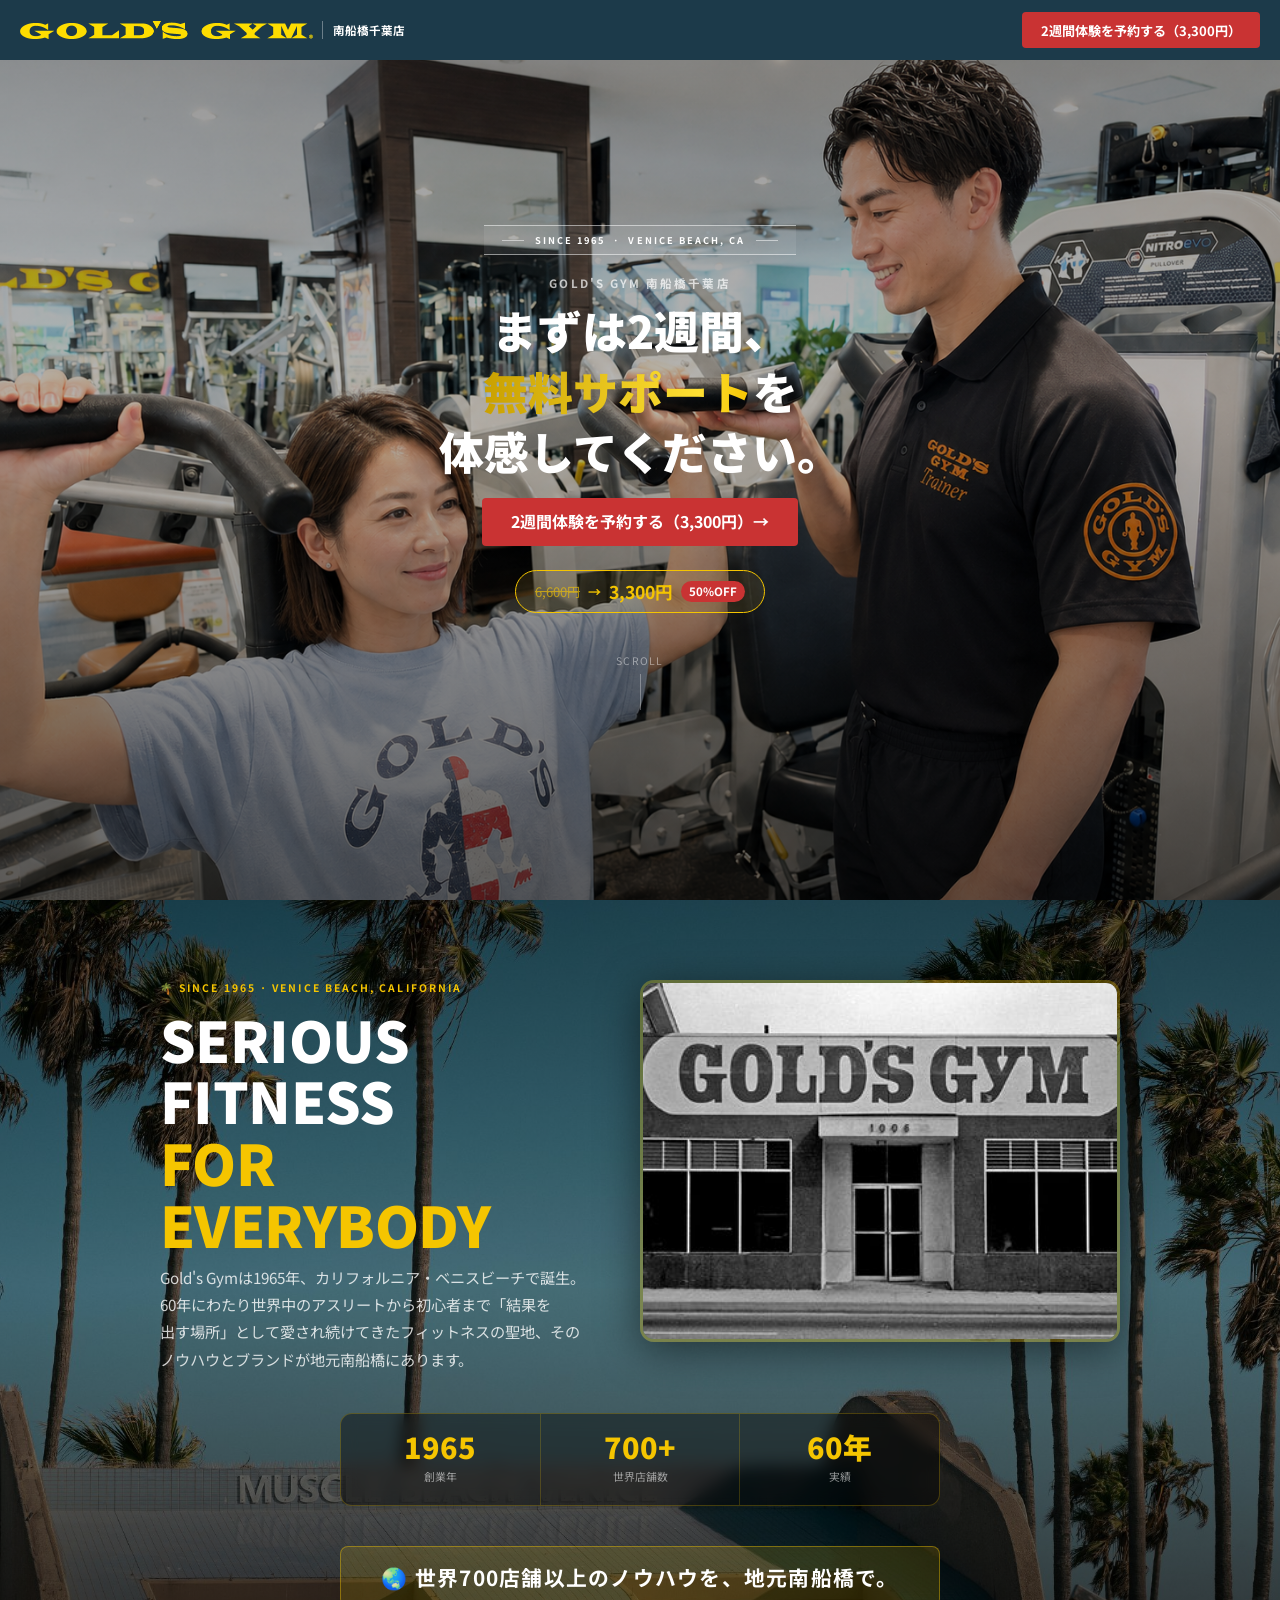
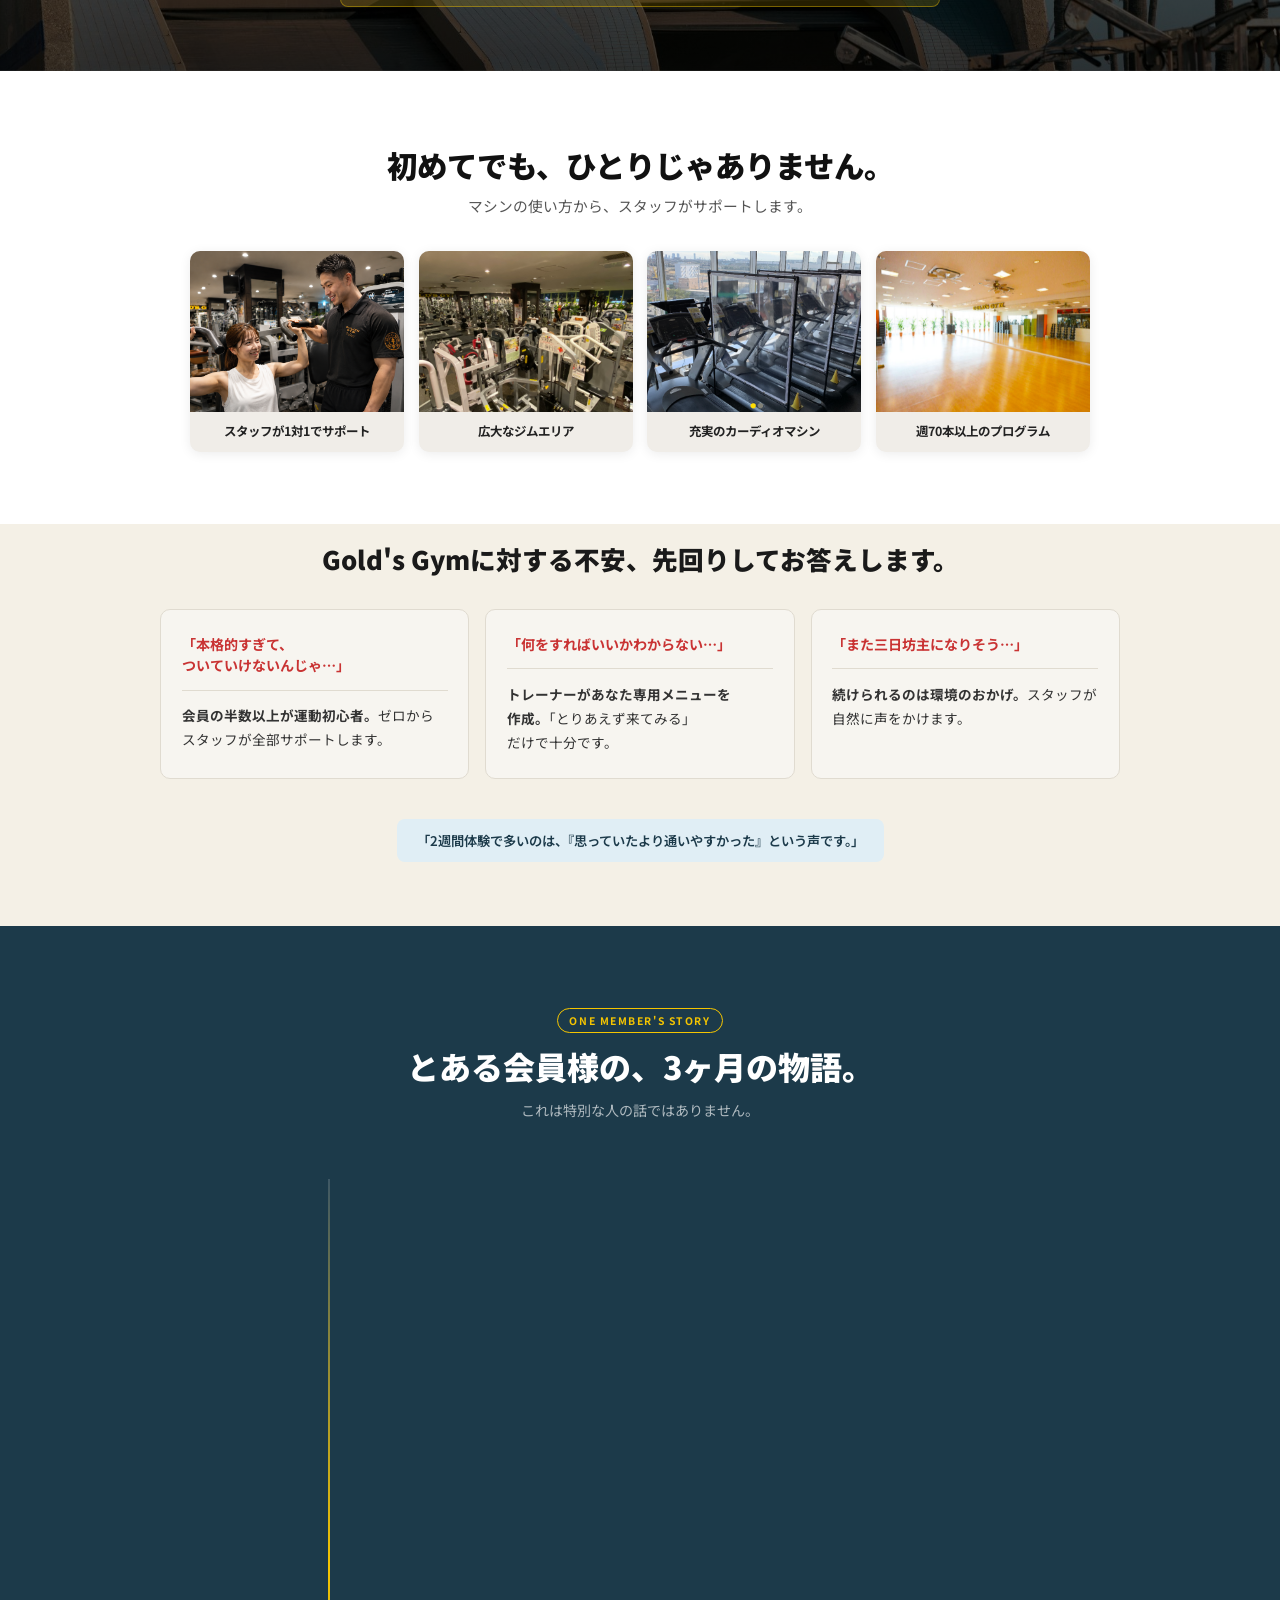
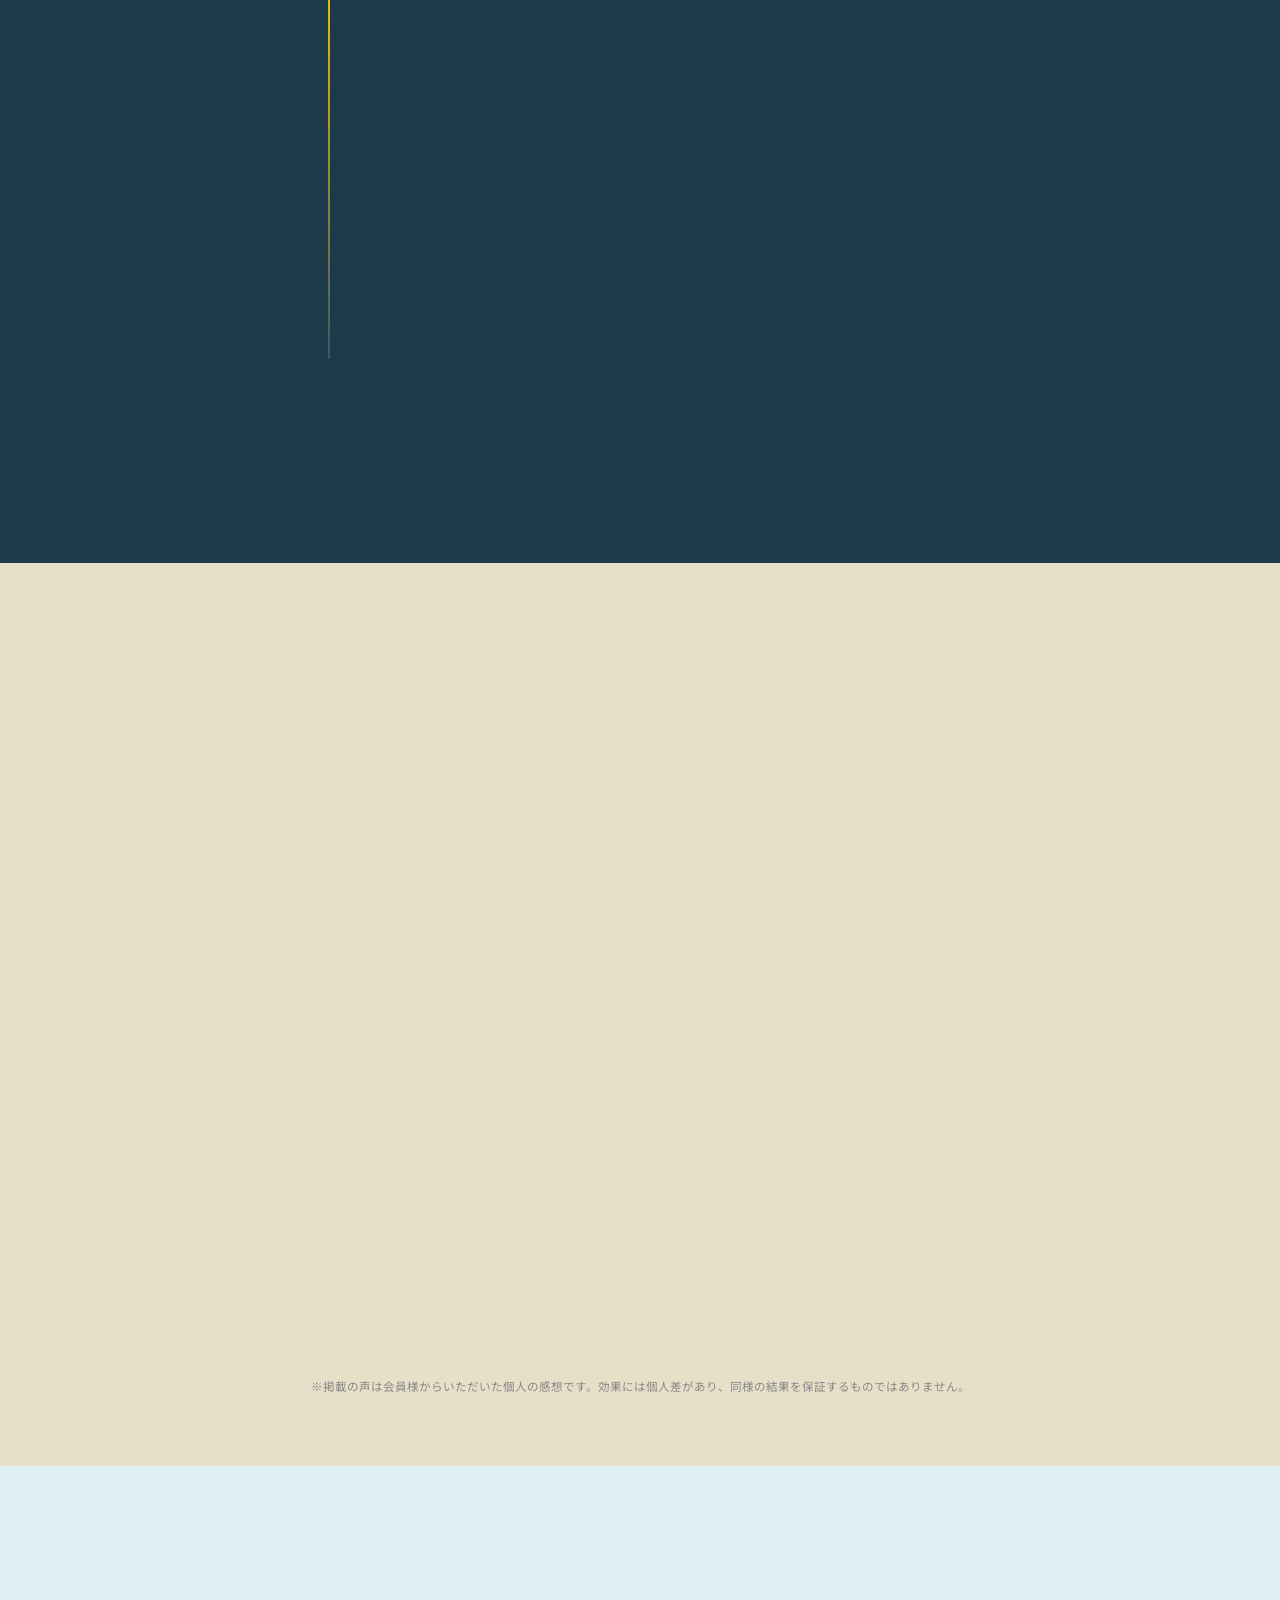
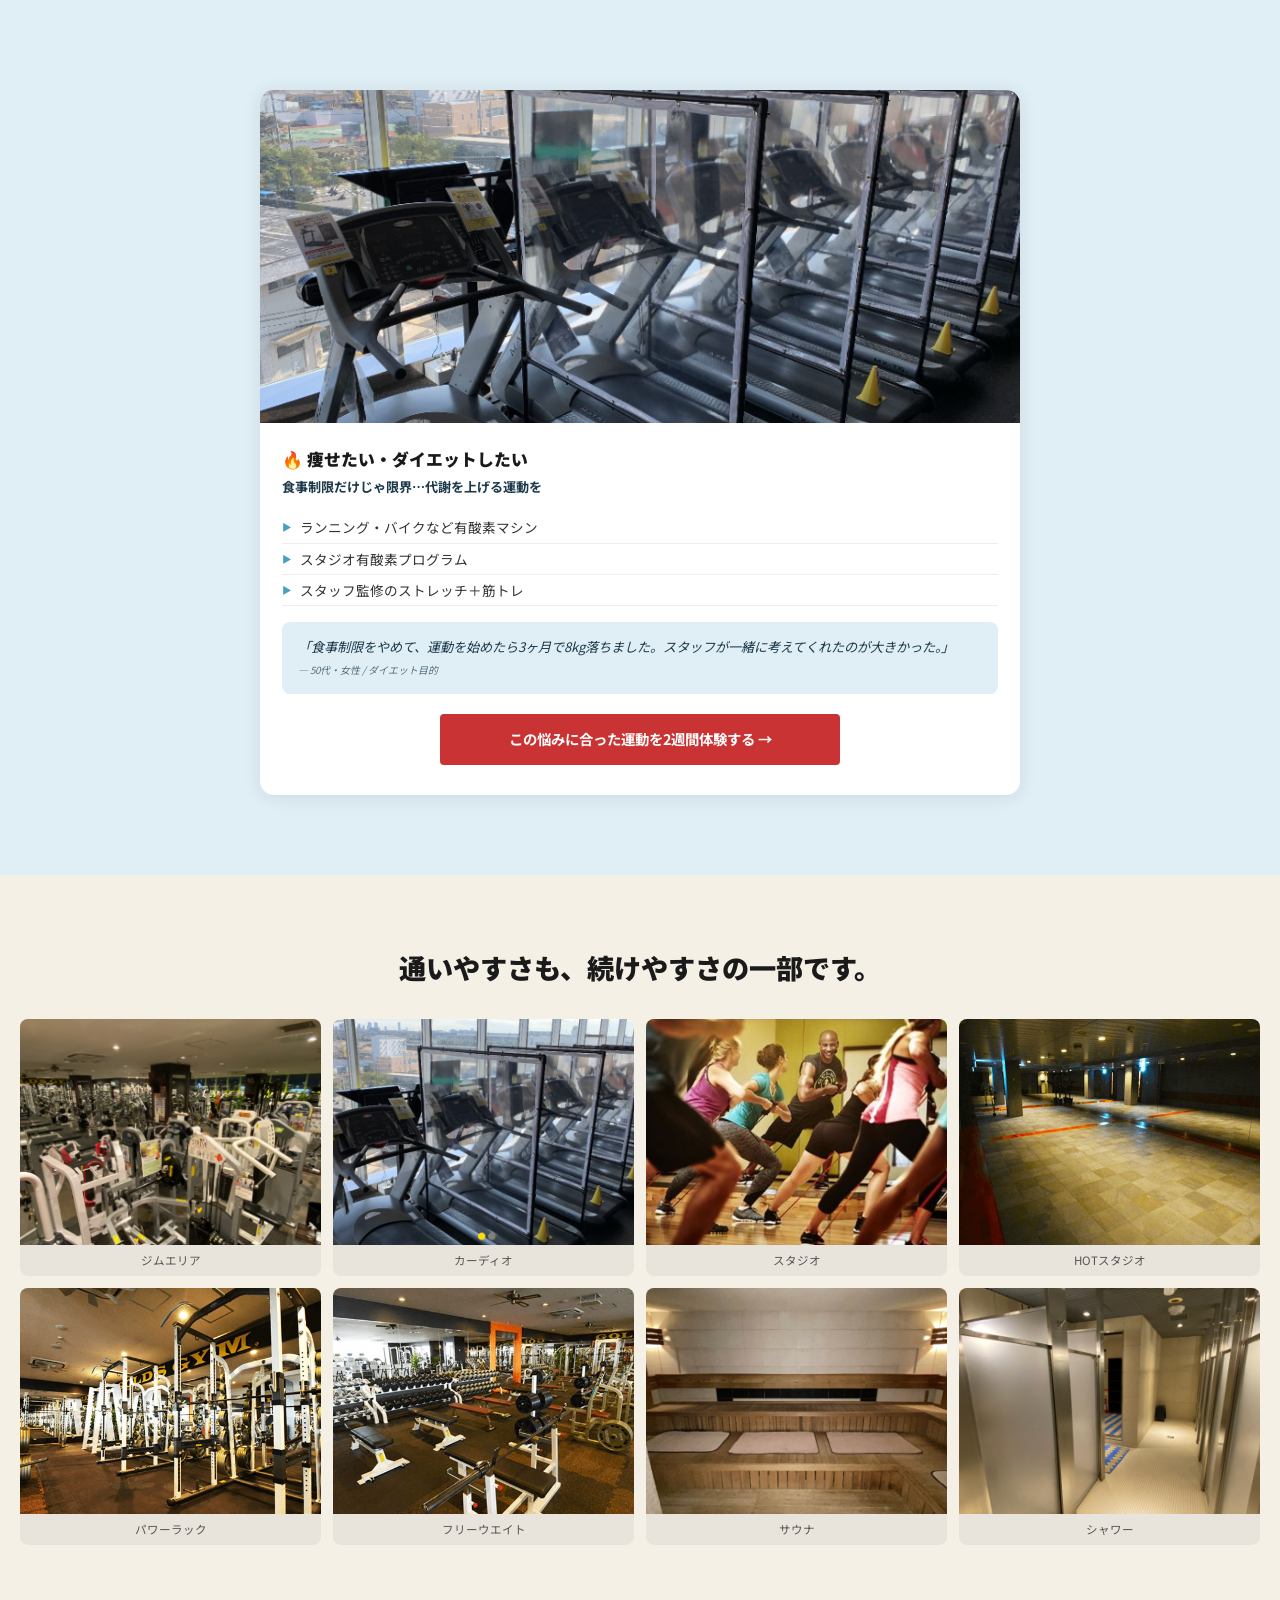
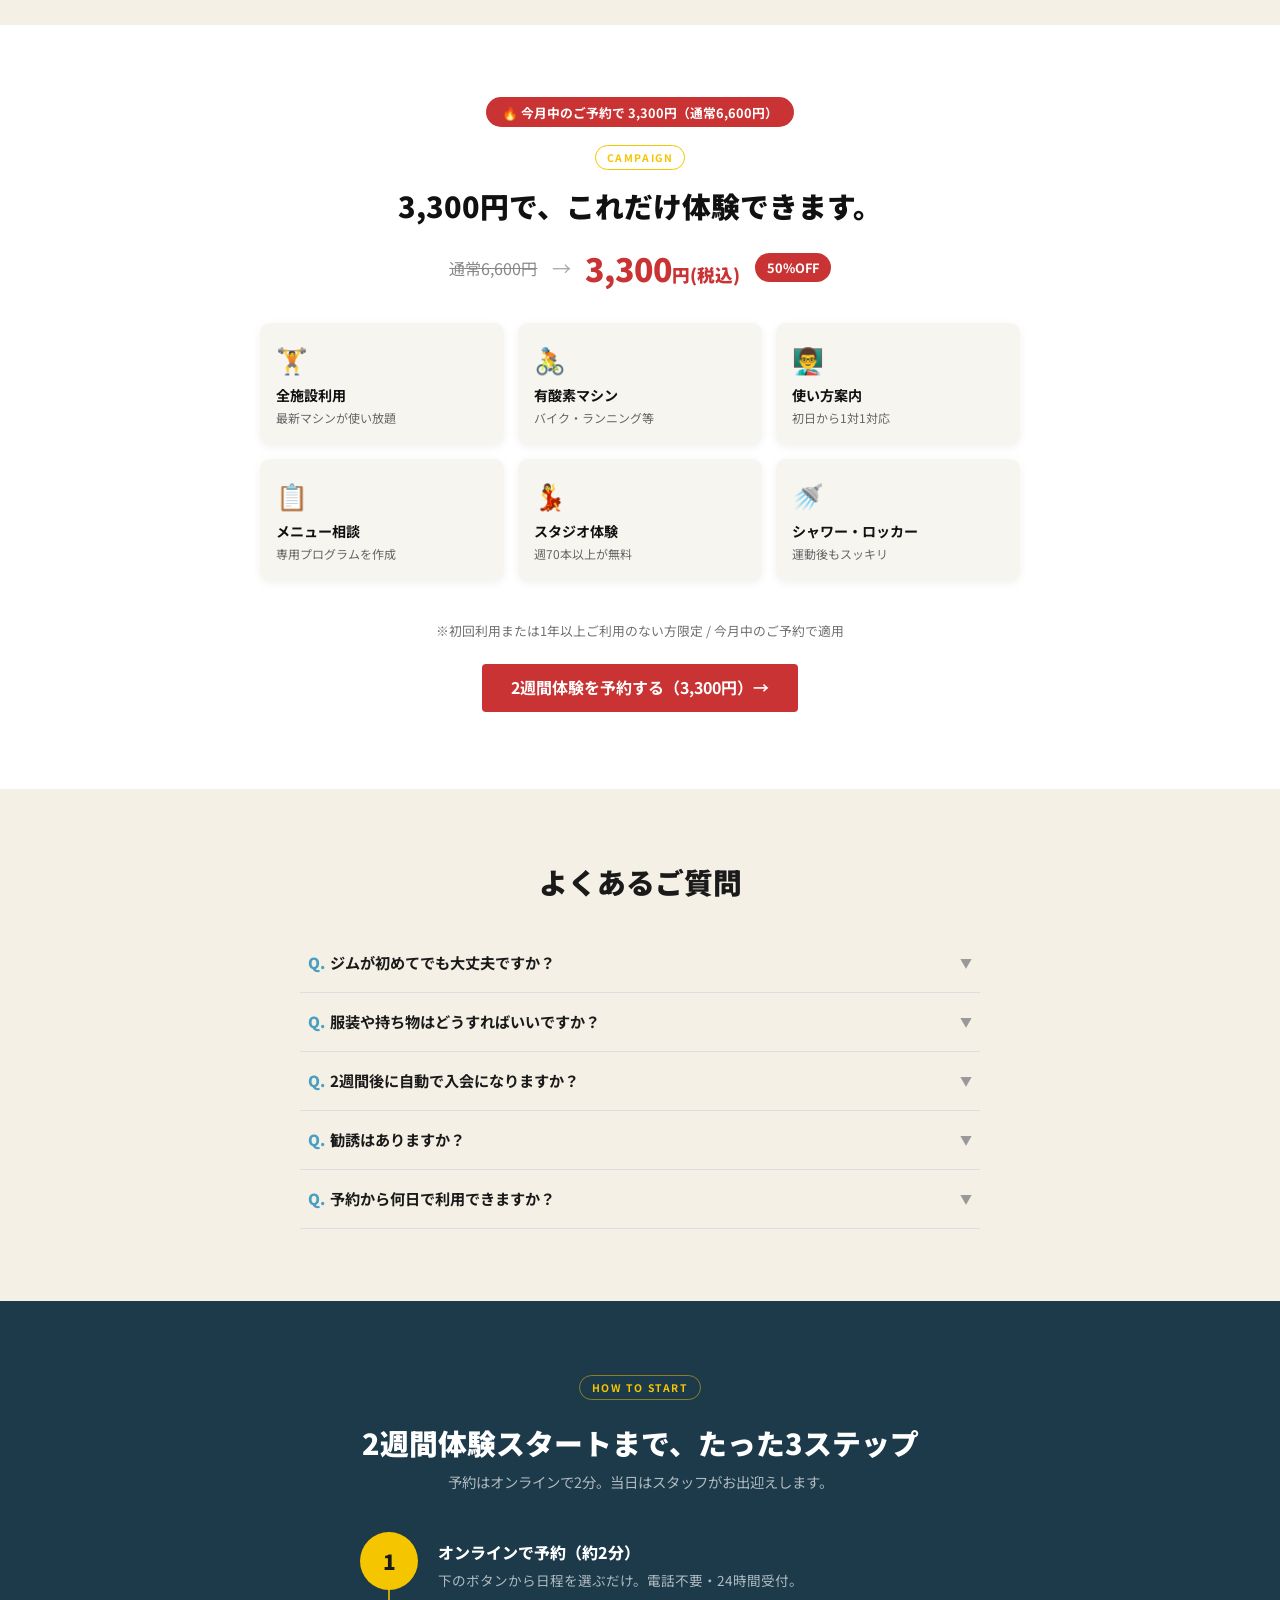
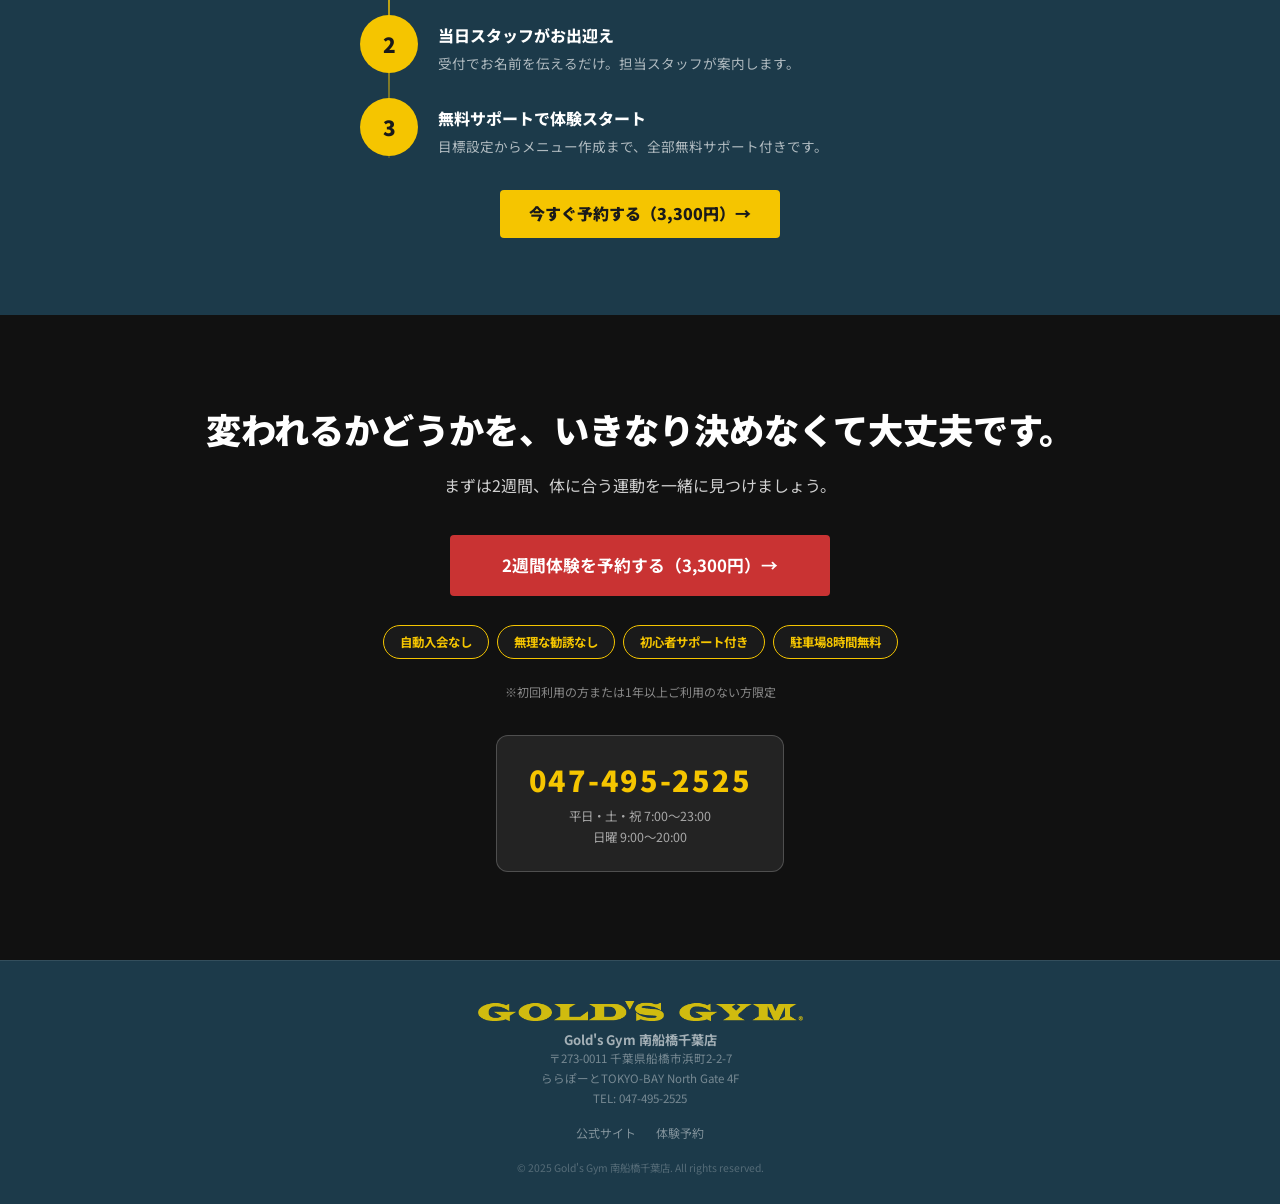
==== commit defc3b3a: "add: Microsoft Clarity計測タグ + CTAクリック・スクロール深度イベント Co-Authored-By: Claude Sonnet 4.6 <noreply@anthropi" ====
--- a/index.html
+++ b/index.html
@@ -8,6 +8,17 @@
   <link rel="preconnect" href="https://fonts.googleapis.com" />
   <link rel="preconnect" href="https://fonts.gstatic.com" crossorigin />
   <link href="https://fonts.googleapis.com/css2?family=Noto+Sans+JP:wght@400;500;700;900&display=swap" rel="stylesheet" />
+
+  <!-- ===== Microsoft Clarity ===== -->
+  <!-- STEP: clarity.microsoft.com でプロジェクト作成後、YOUR_CLARITY_ID を置換 -->
+  <script type="text/javascript">
+    (function(c,l,a,r,i,t,y){
+      c[a]=c[a]||function(){(c[a].q=c[a].q||[]).push(arguments)};
+      t=l.createElement(r);t.async=1;t.src="https://www.clarity.ms/tag/"+i;
+      y=l.getElementsByTagName(r)[0];y.parentNode.insertBefore(t,y);
+    })(window,document,"clarity","script","YOUR_CLARITY_ID");
+  </script>
+
   <style>
     /* ===== RESET & BASE ===== */
     *, *::before, *::after { box-sizing: border-box; margin: 0; padding: 0; }
@@ -2367,6 +2378,30 @@
       document.querySelector(`.worry-card[data-card="${idx}"]`).classList.add('active');
     });
   });
+
+  /* ===== Clarity カスタムイベント：CTAクリック計測 ===== */
+  document.querySelectorAll('a[href*="goldsgym-membership"]').forEach(function(el) {
+    el.addEventListener('click', function() {
+      var label = el.textContent.trim().slice(0, 30);
+      if (typeof clarity === 'function') {
+        clarity('event', 'cta_click');
+        clarity('set', 'cta_label', label);
+      }
+    });
+  });
+
+  /* ===== スクロール深度チェックポイント ===== */
+  var scrollMilestones = [25, 50, 75, 90, 100];
+  var reached = {};
+  window.addEventListener('scroll', function() {
+    var pct = Math.round((window.scrollY + window.innerHeight) / document.body.scrollHeight * 100);
+    scrollMilestones.forEach(function(m) {
+      if (pct >= m && !reached[m]) {
+        reached[m] = true;
+        if (typeof clarity === 'function') clarity('event', 'scroll_' + m);
+      }
+    });
+  }, { passive: true });
 </script>
 </body>
 </html>
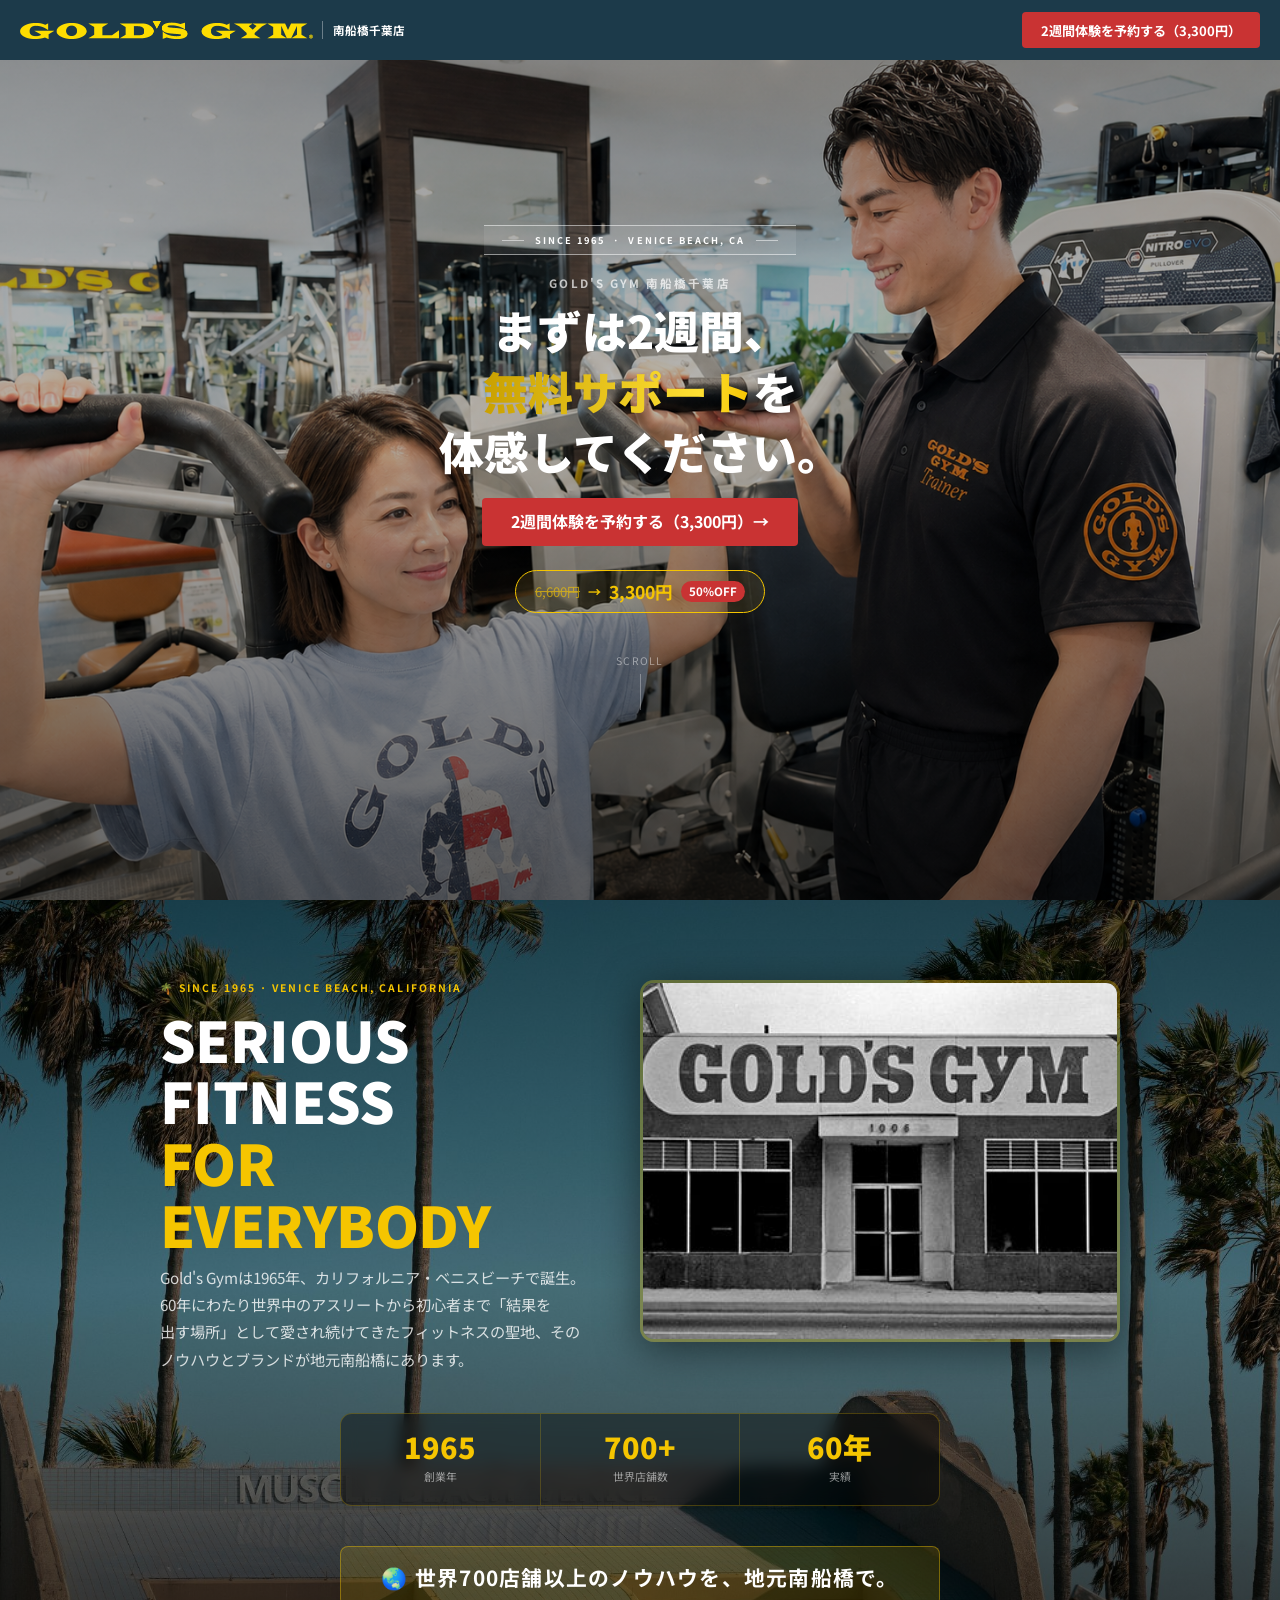
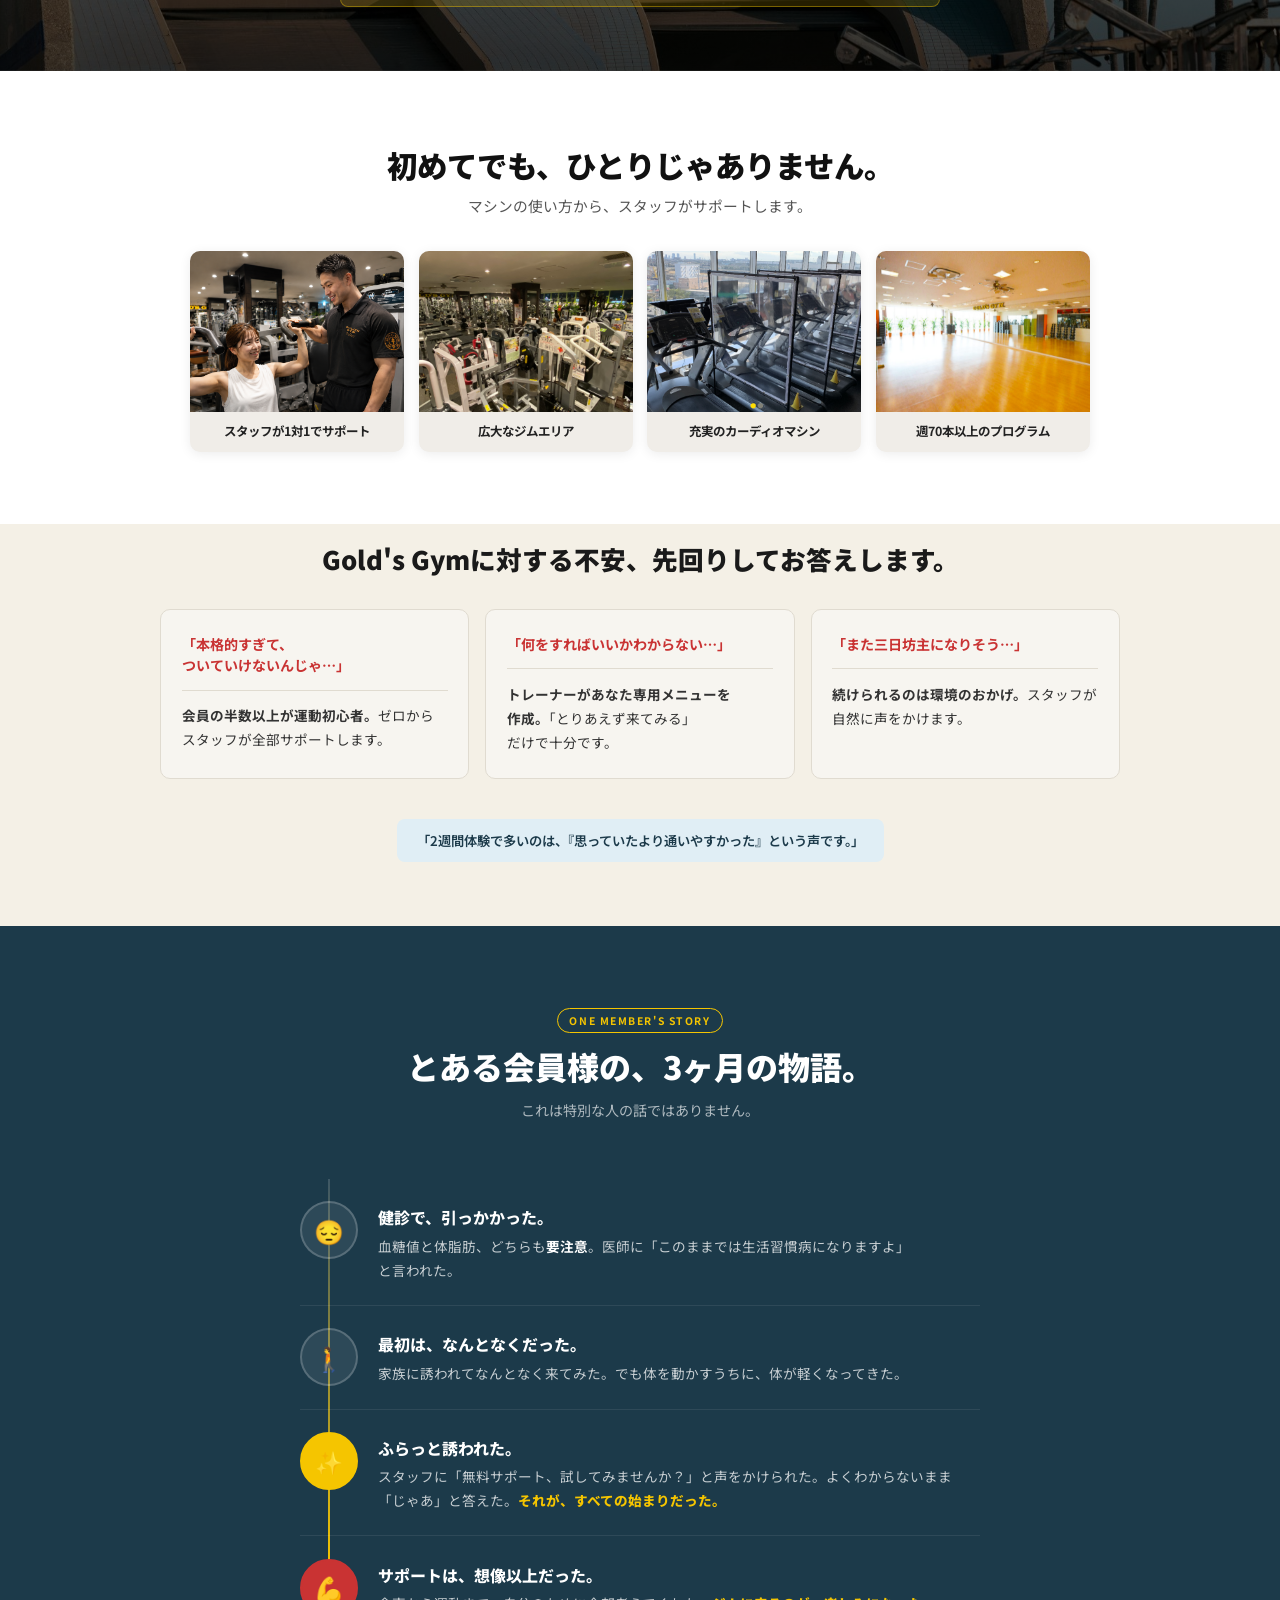
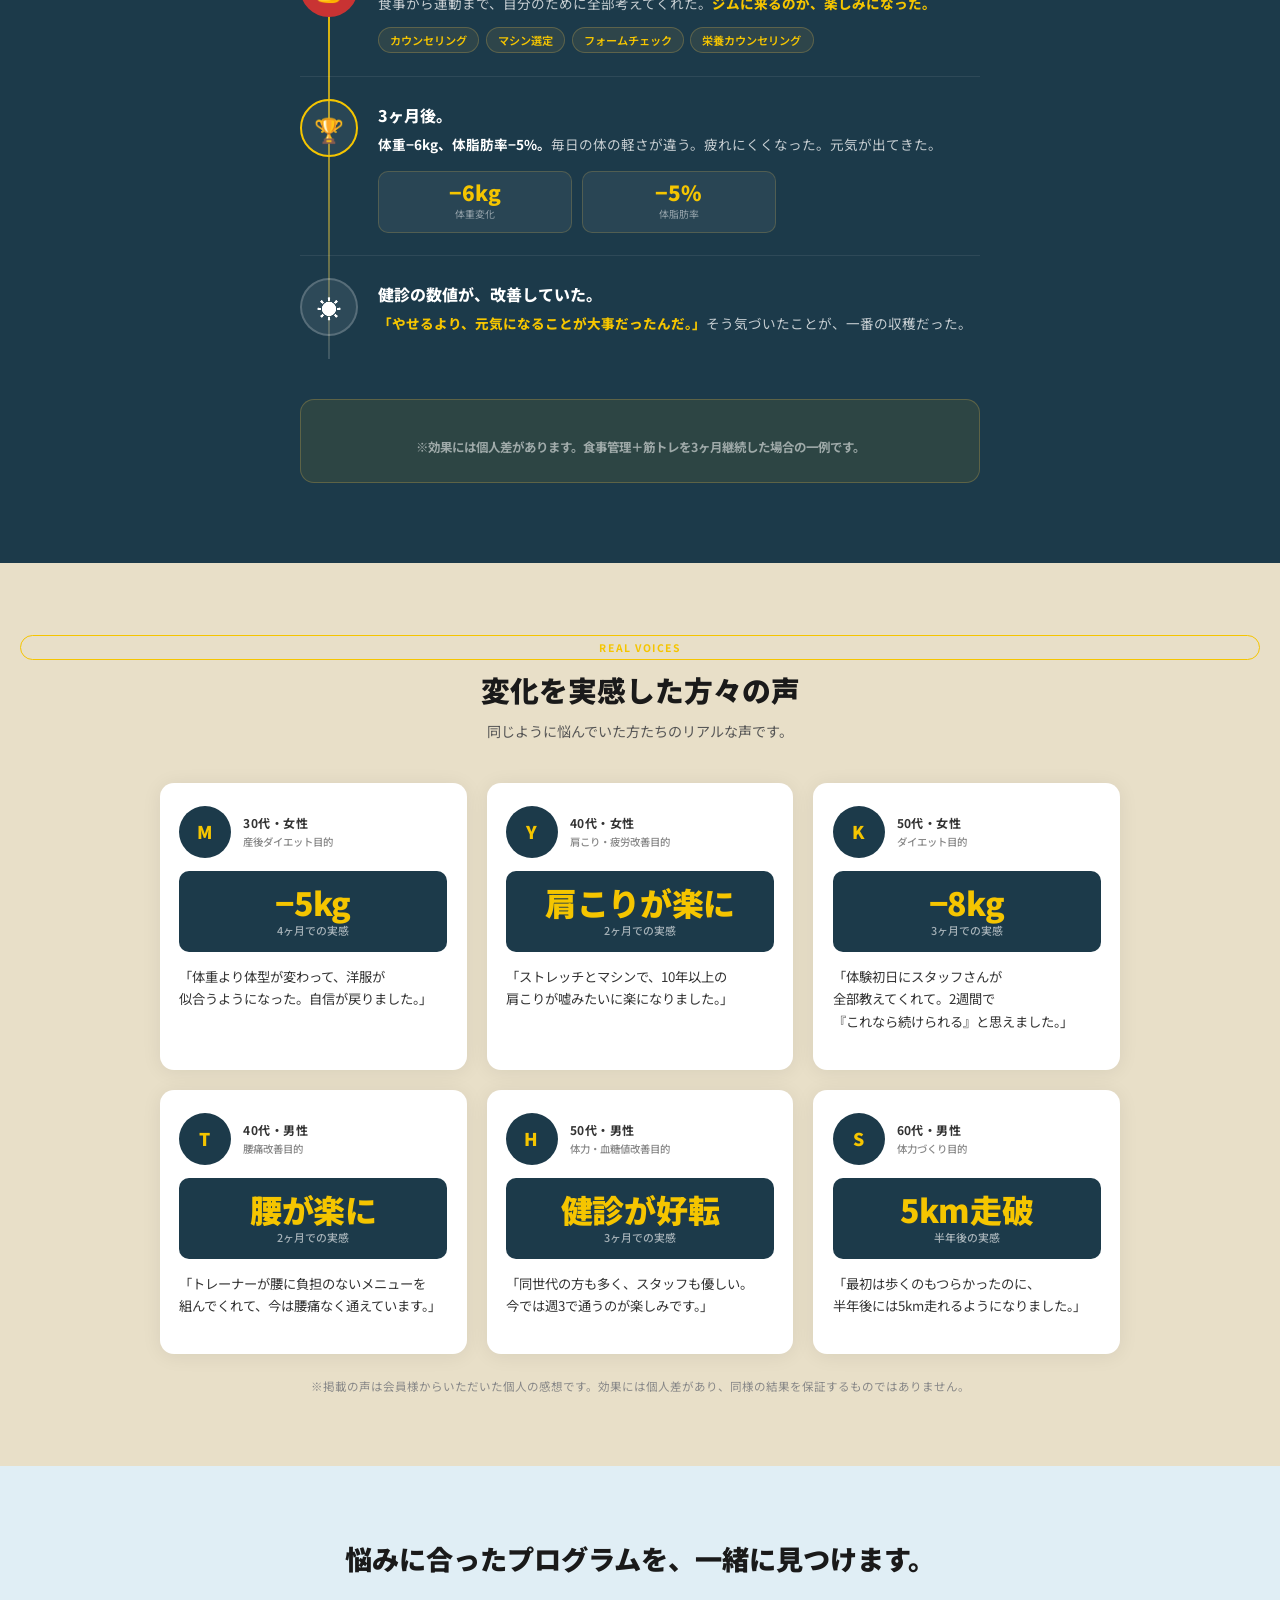
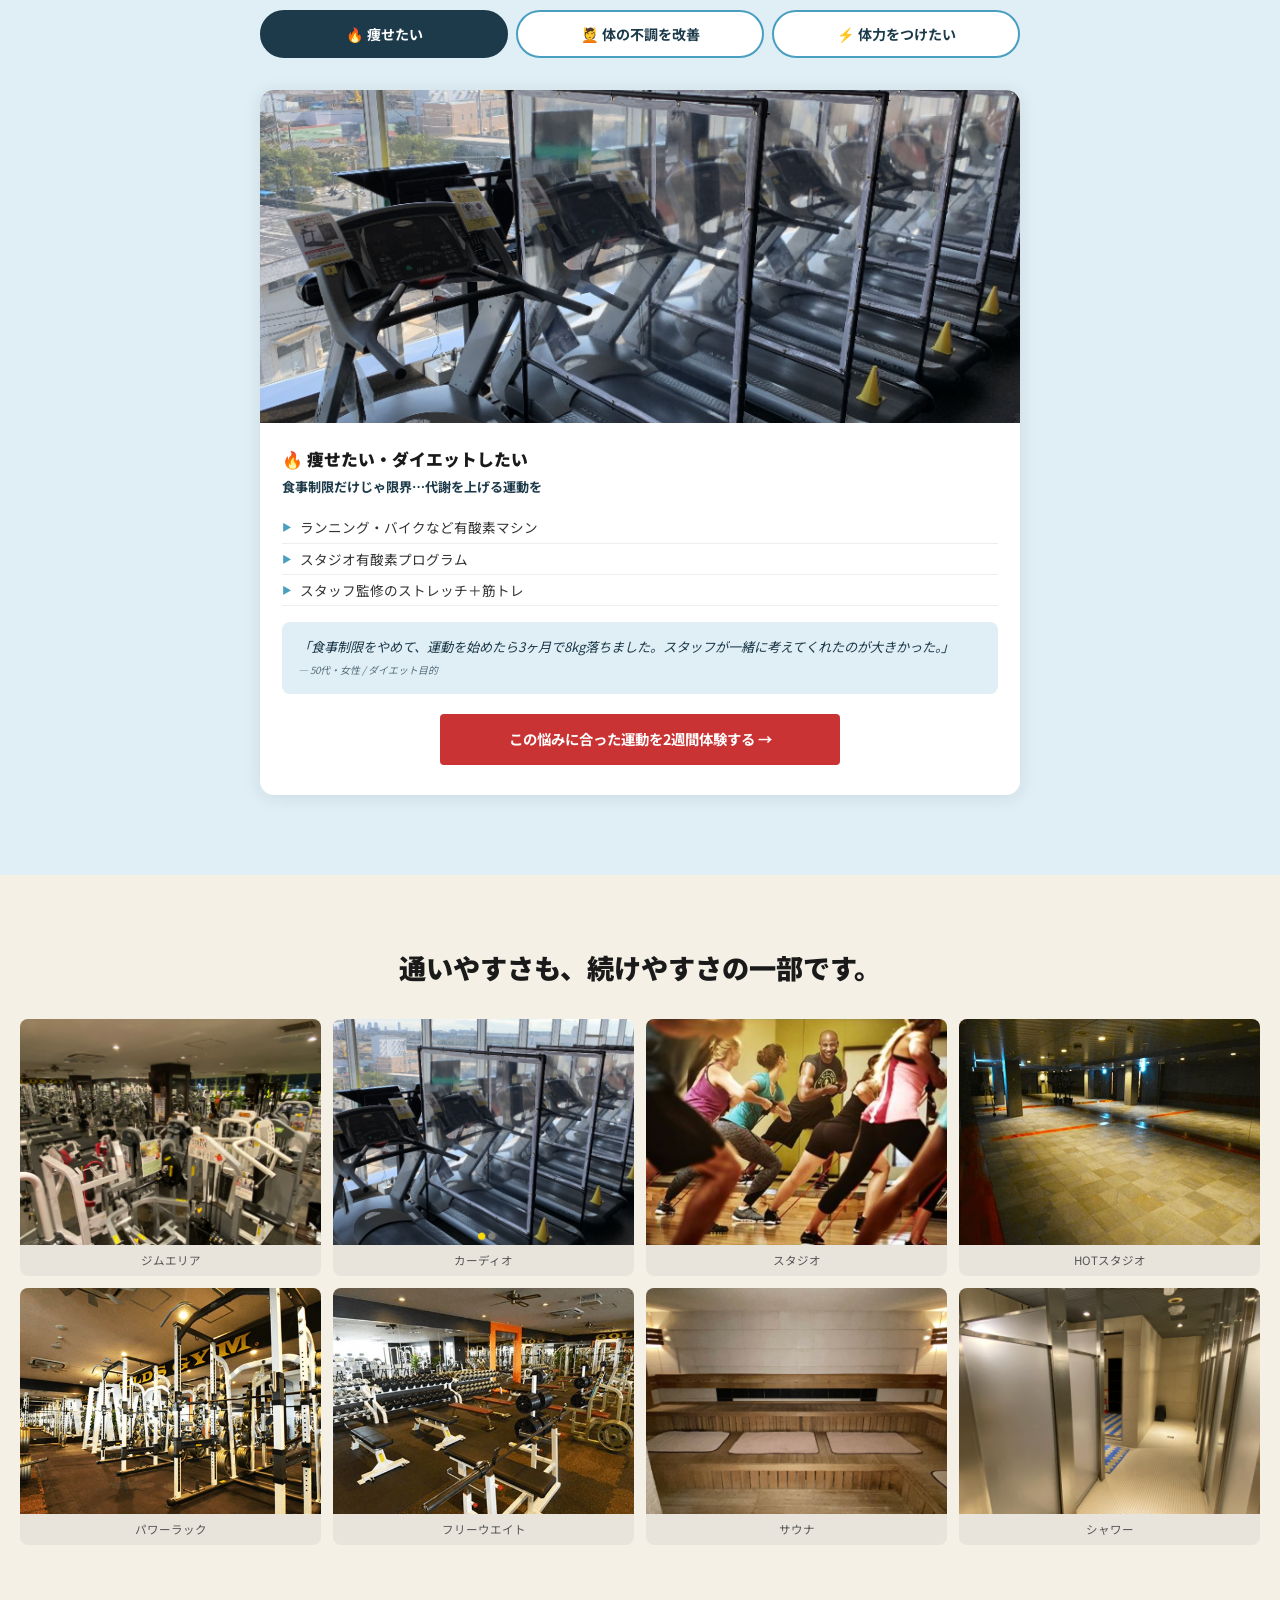
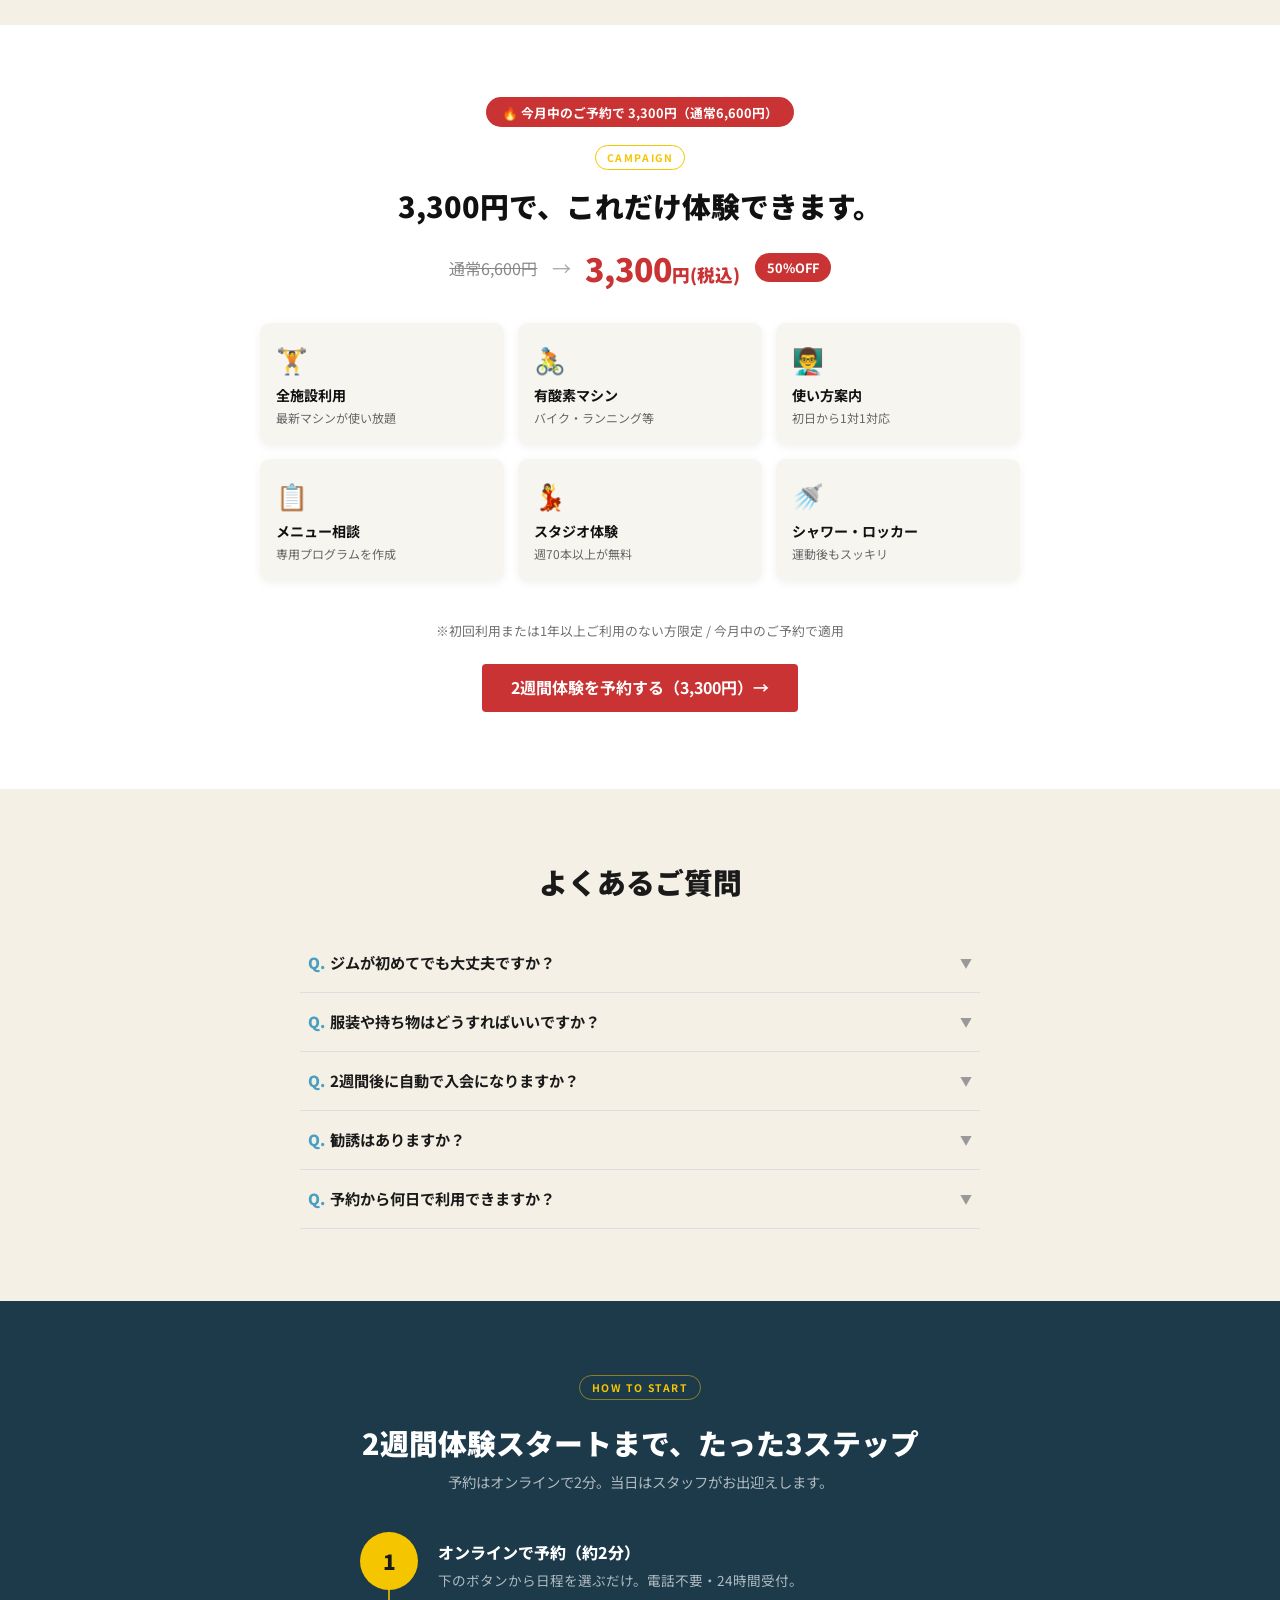
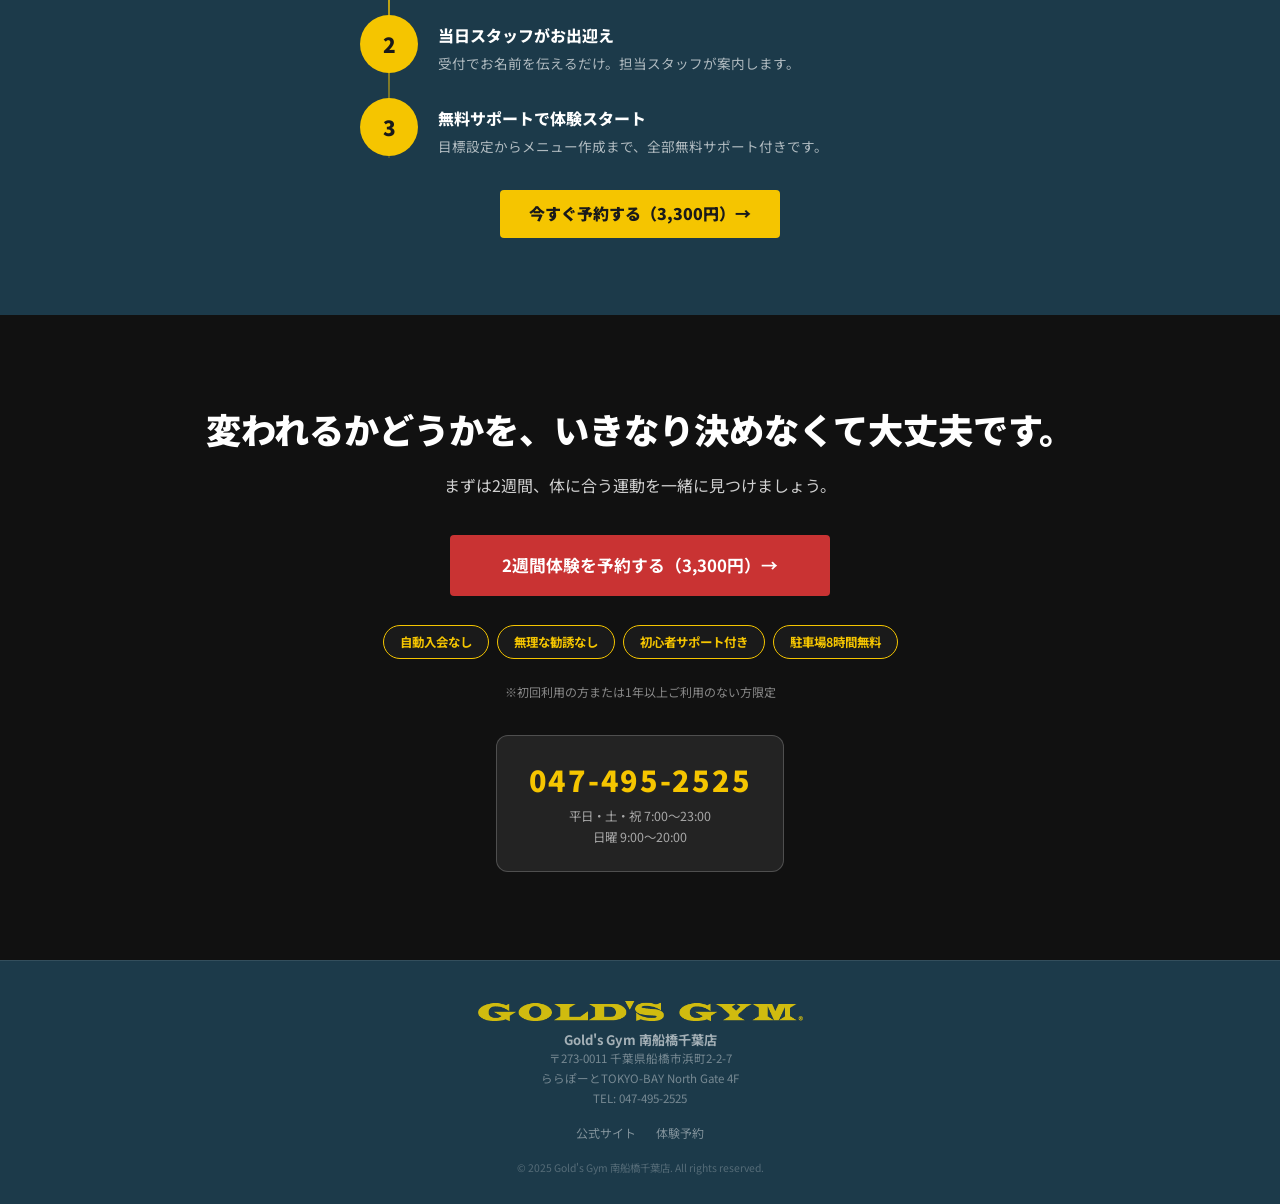
==== commit e87e63a9: "add: GA4計測タグ（G-L4HYNBCDBQ）+ CTAクリック・スクロール深度イベント Co-Authored-By: Claude Sonnet 4.6 <noreply@anthropic" ====
--- a/index.html
+++ b/index.html
@@ -9,14 +9,13 @@
   <link rel="preconnect" href="https://fonts.gstatic.com" crossorigin />
   <link href="https://fonts.googleapis.com/css2?family=Noto+Sans+JP:wght@400;500;700;900&display=swap" rel="stylesheet" />
 
-  <!-- ===== Microsoft Clarity ===== -->
-  <!-- STEP: clarity.microsoft.com でプロジェクト作成後、YOUR_CLARITY_ID を置換 -->
-  <script type="text/javascript">
-    (function(c,l,a,r,i,t,y){
-      c[a]=c[a]||function(){(c[a].q=c[a].q||[]).push(arguments)};
-      t=l.createElement(r);t.async=1;t.src="https://www.clarity.ms/tag/"+i;
-      y=l.getElementsByTagName(r)[0];y.parentNode.insertBefore(t,y);
-    })(window,document,"clarity","script","YOUR_CLARITY_ID");
+  <!-- ===== Google Analytics 4 ===== -->
+  <script async src="https://www.googletagmanager.com/gtag/js?id=G-L4HYNBCDBQ"></script>
+  <script>
+    window.dataLayer = window.dataLayer || [];
+    function gtag(){dataLayer.push(arguments);}
+    gtag('js', new Date());
+    gtag('config', 'G-L4HYNBCDBQ');
   </script>
 
   <style>
@@ -2379,18 +2378,17 @@
     });
   });
 
-  /* ===== Clarity カスタムイベント：CTAクリック計測 ===== */
+  /* ===== GA4：CTAクリック計測 ===== */
   document.querySelectorAll('a[href*="goldsgym-membership"]').forEach(function(el) {
     el.addEventListener('click', function() {
-      var label = el.textContent.trim().slice(0, 30);
-      if (typeof clarity === 'function') {
-        clarity('event', 'cta_click');
-        clarity('set', 'cta_label', label);
-      }
+      gtag('event', 'cta_click', {
+        event_category: 'engagement',
+        event_label: el.textContent.trim().slice(0, 30)
+      });
     });
   });
 
-  /* ===== スクロール深度チェックポイント ===== */
+  /* ===== GA4：スクロール深度チェックポイント ===== */
   var scrollMilestones = [25, 50, 75, 90, 100];
   var reached = {};
   window.addEventListener('scroll', function() {
@@ -2398,7 +2396,7 @@
     scrollMilestones.forEach(function(m) {
       if (pct >= m && !reached[m]) {
         reached[m] = true;
-        if (typeof clarity === 'function') clarity('event', 'scroll_' + m);
+        gtag('event', 'scroll_depth', { depth: m });
       }
     });
   }, { passive: true });
